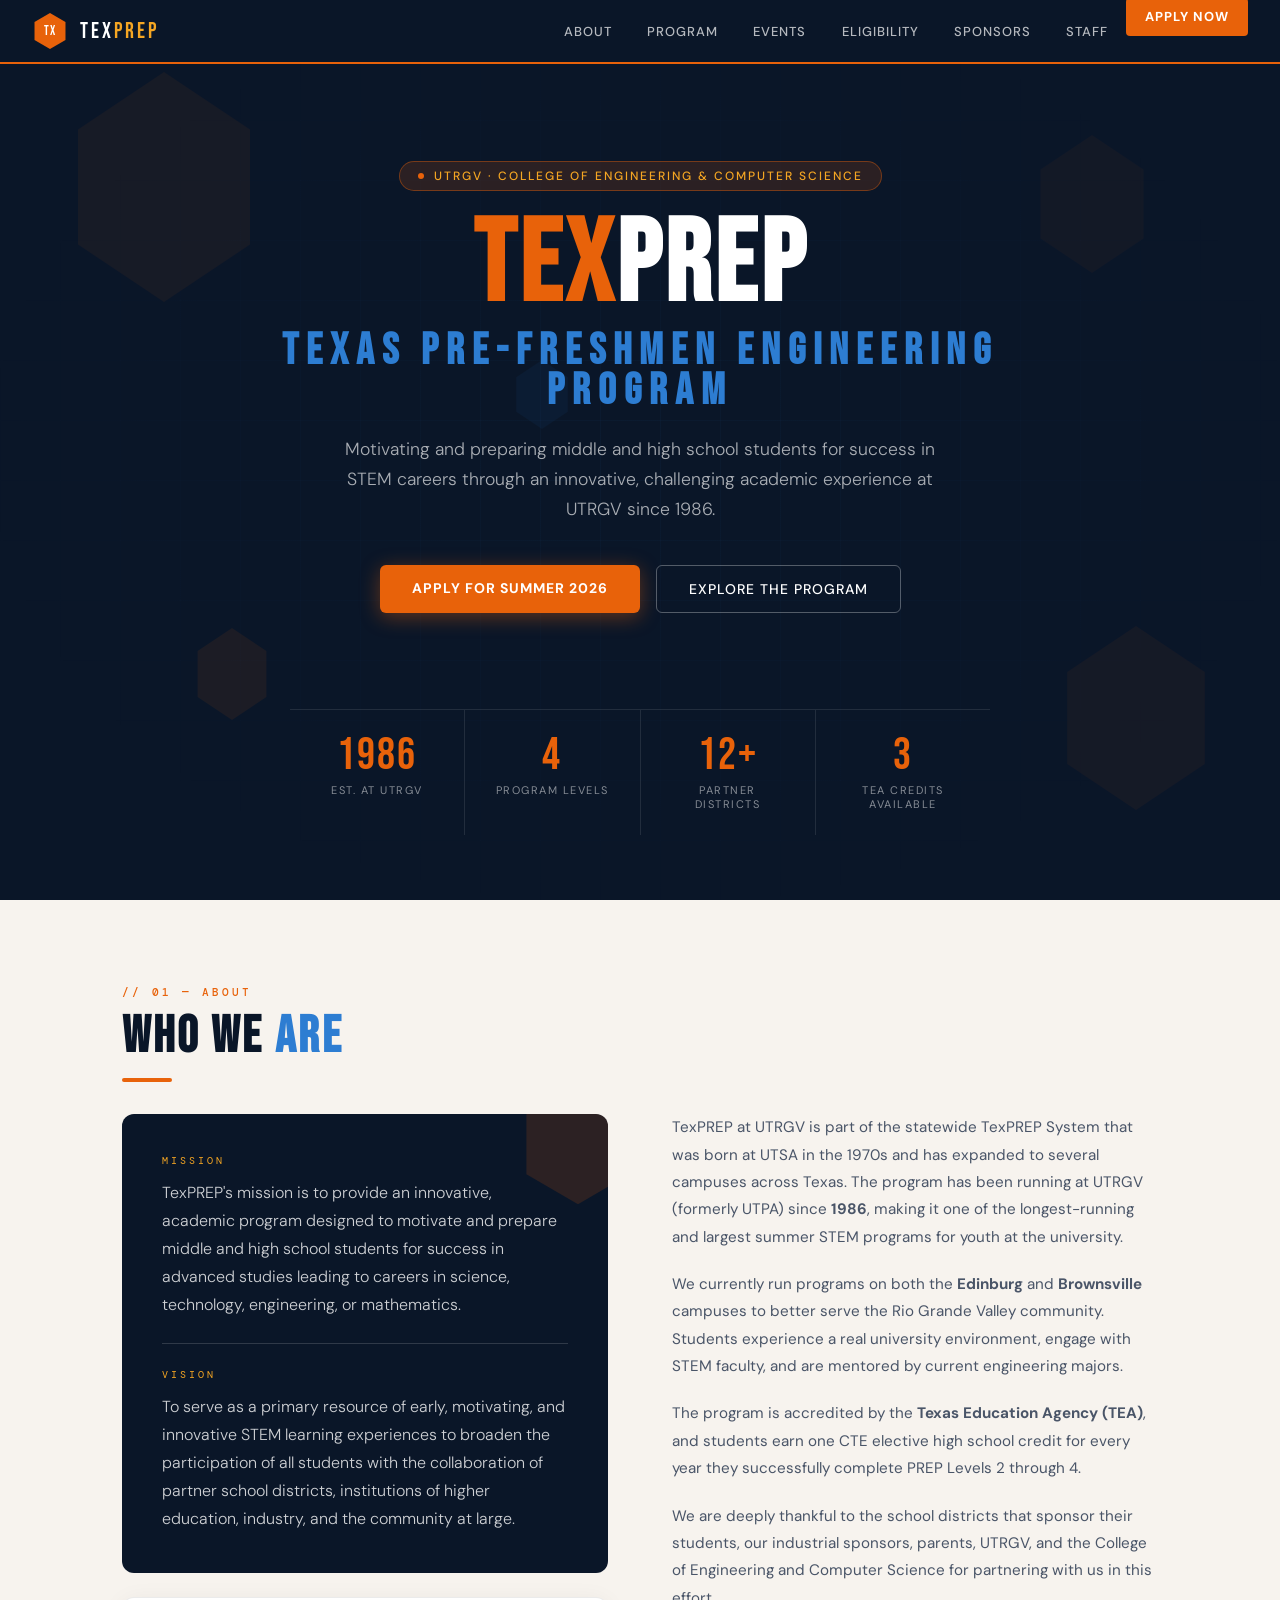
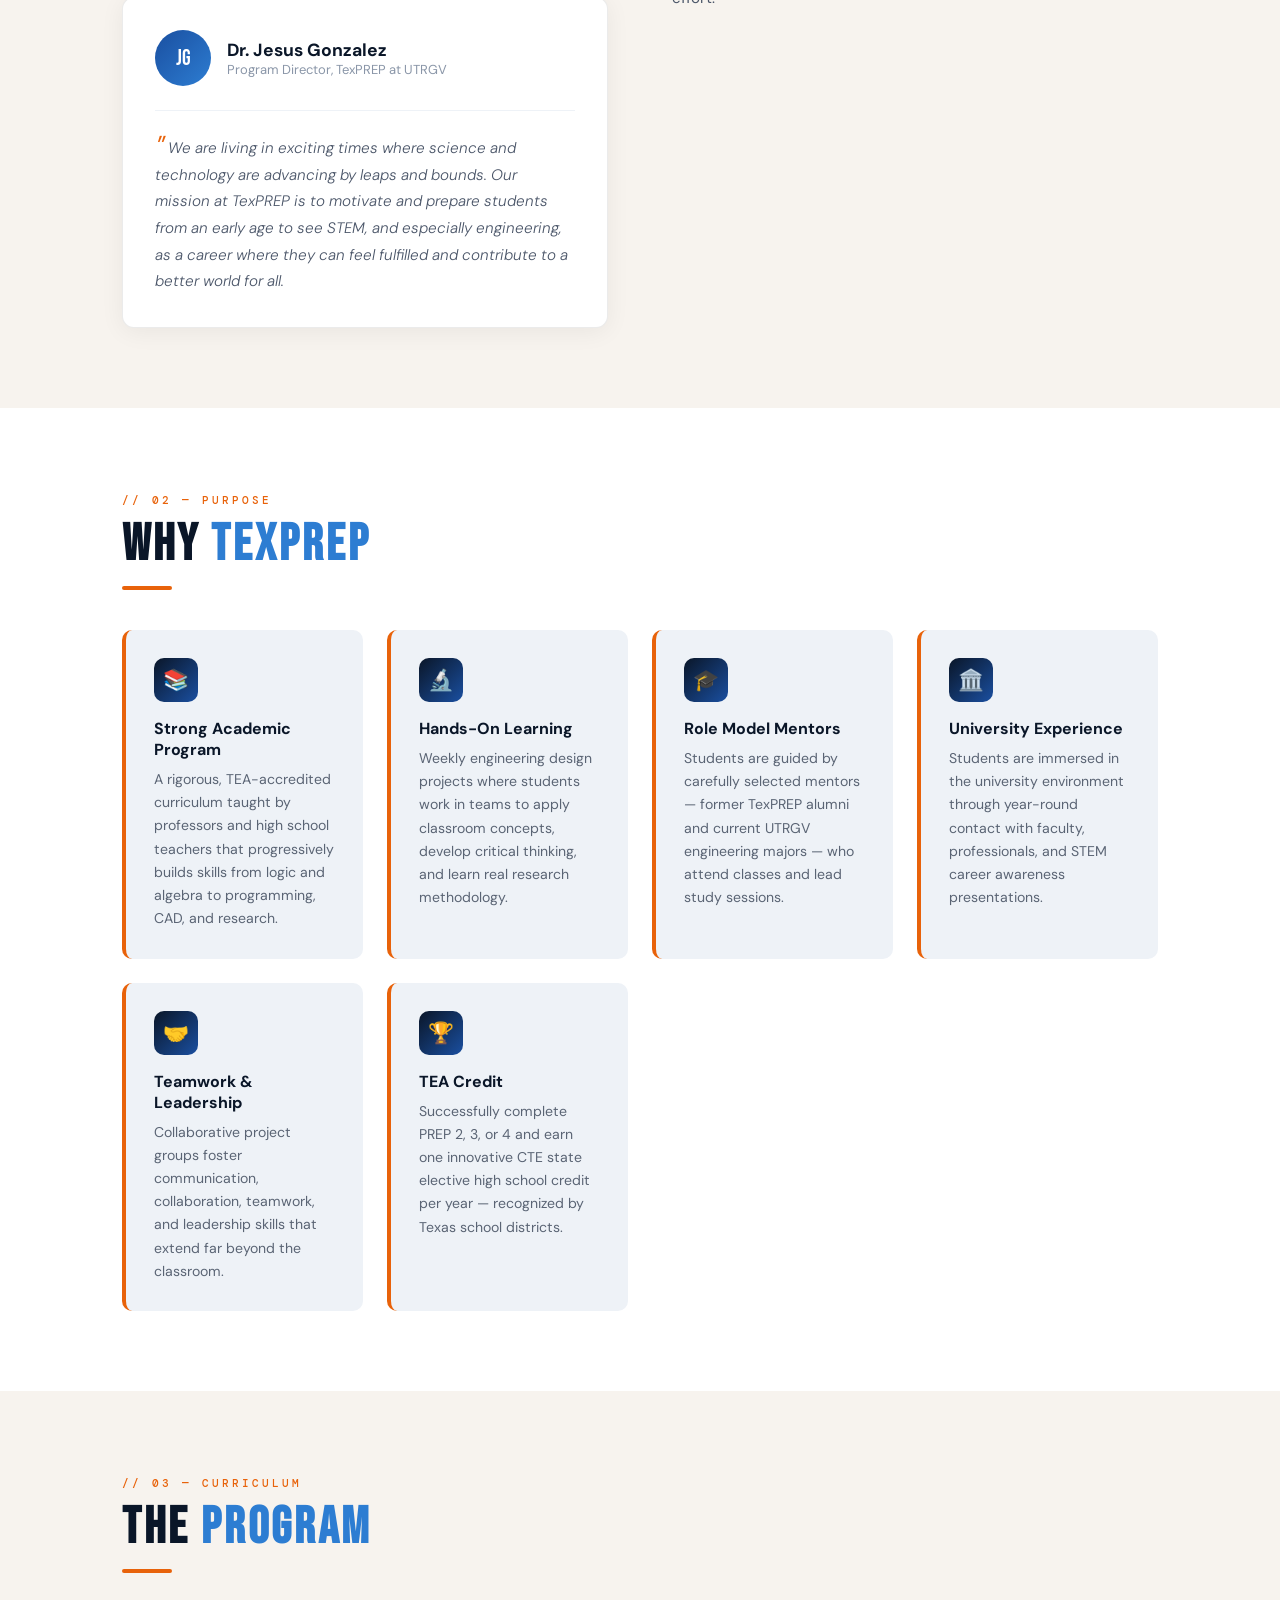
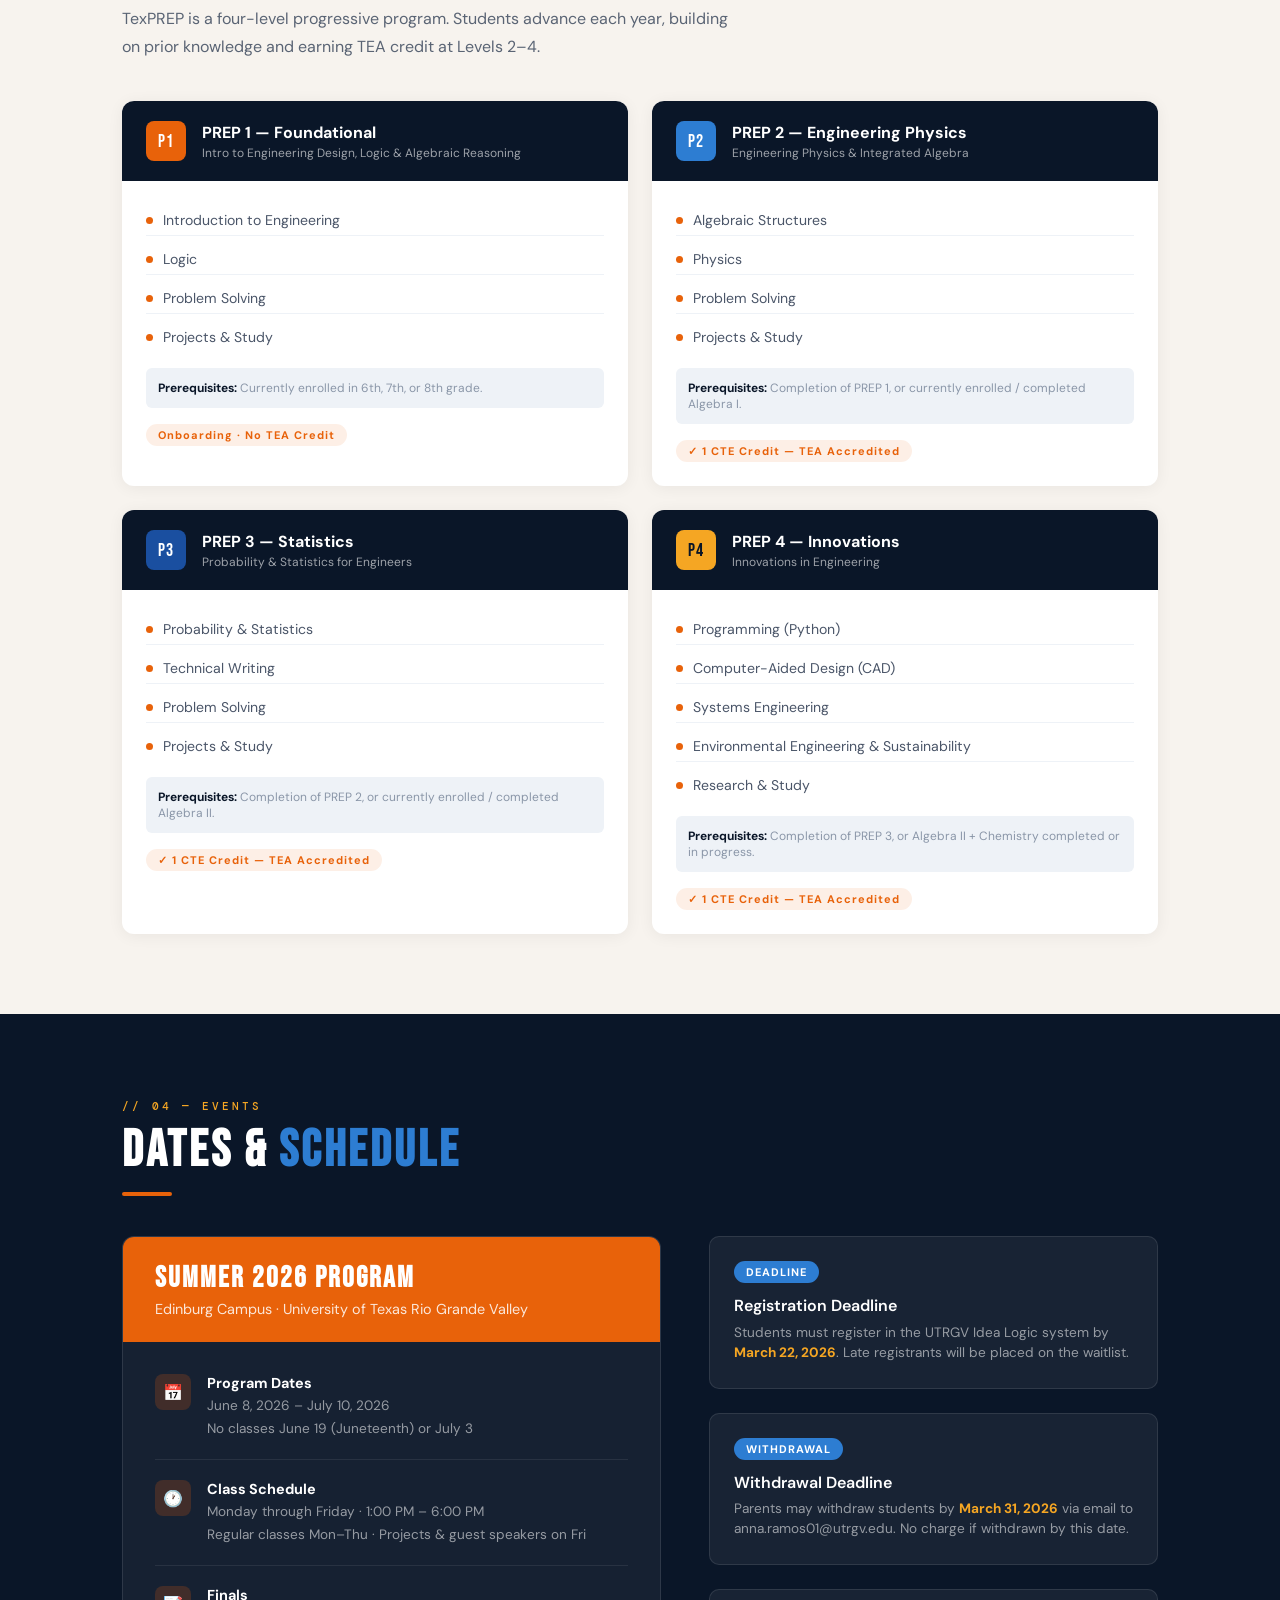
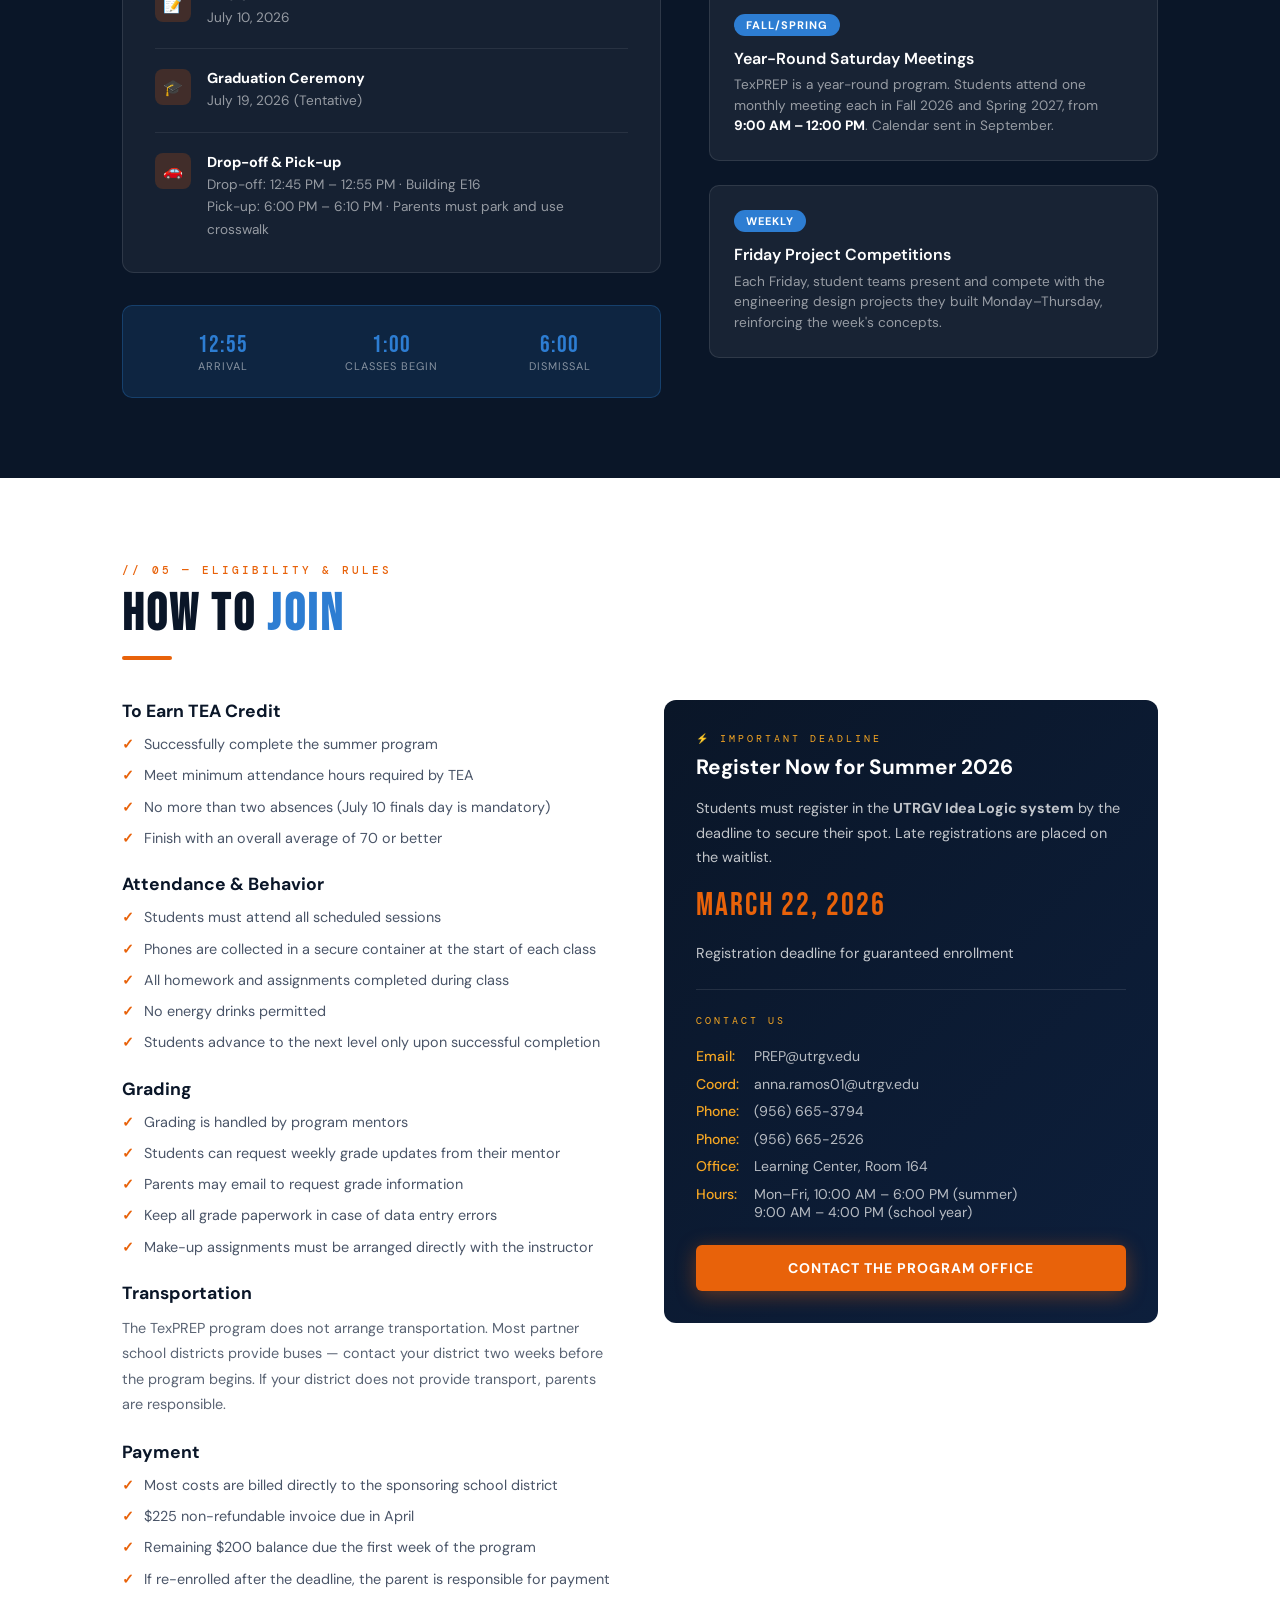
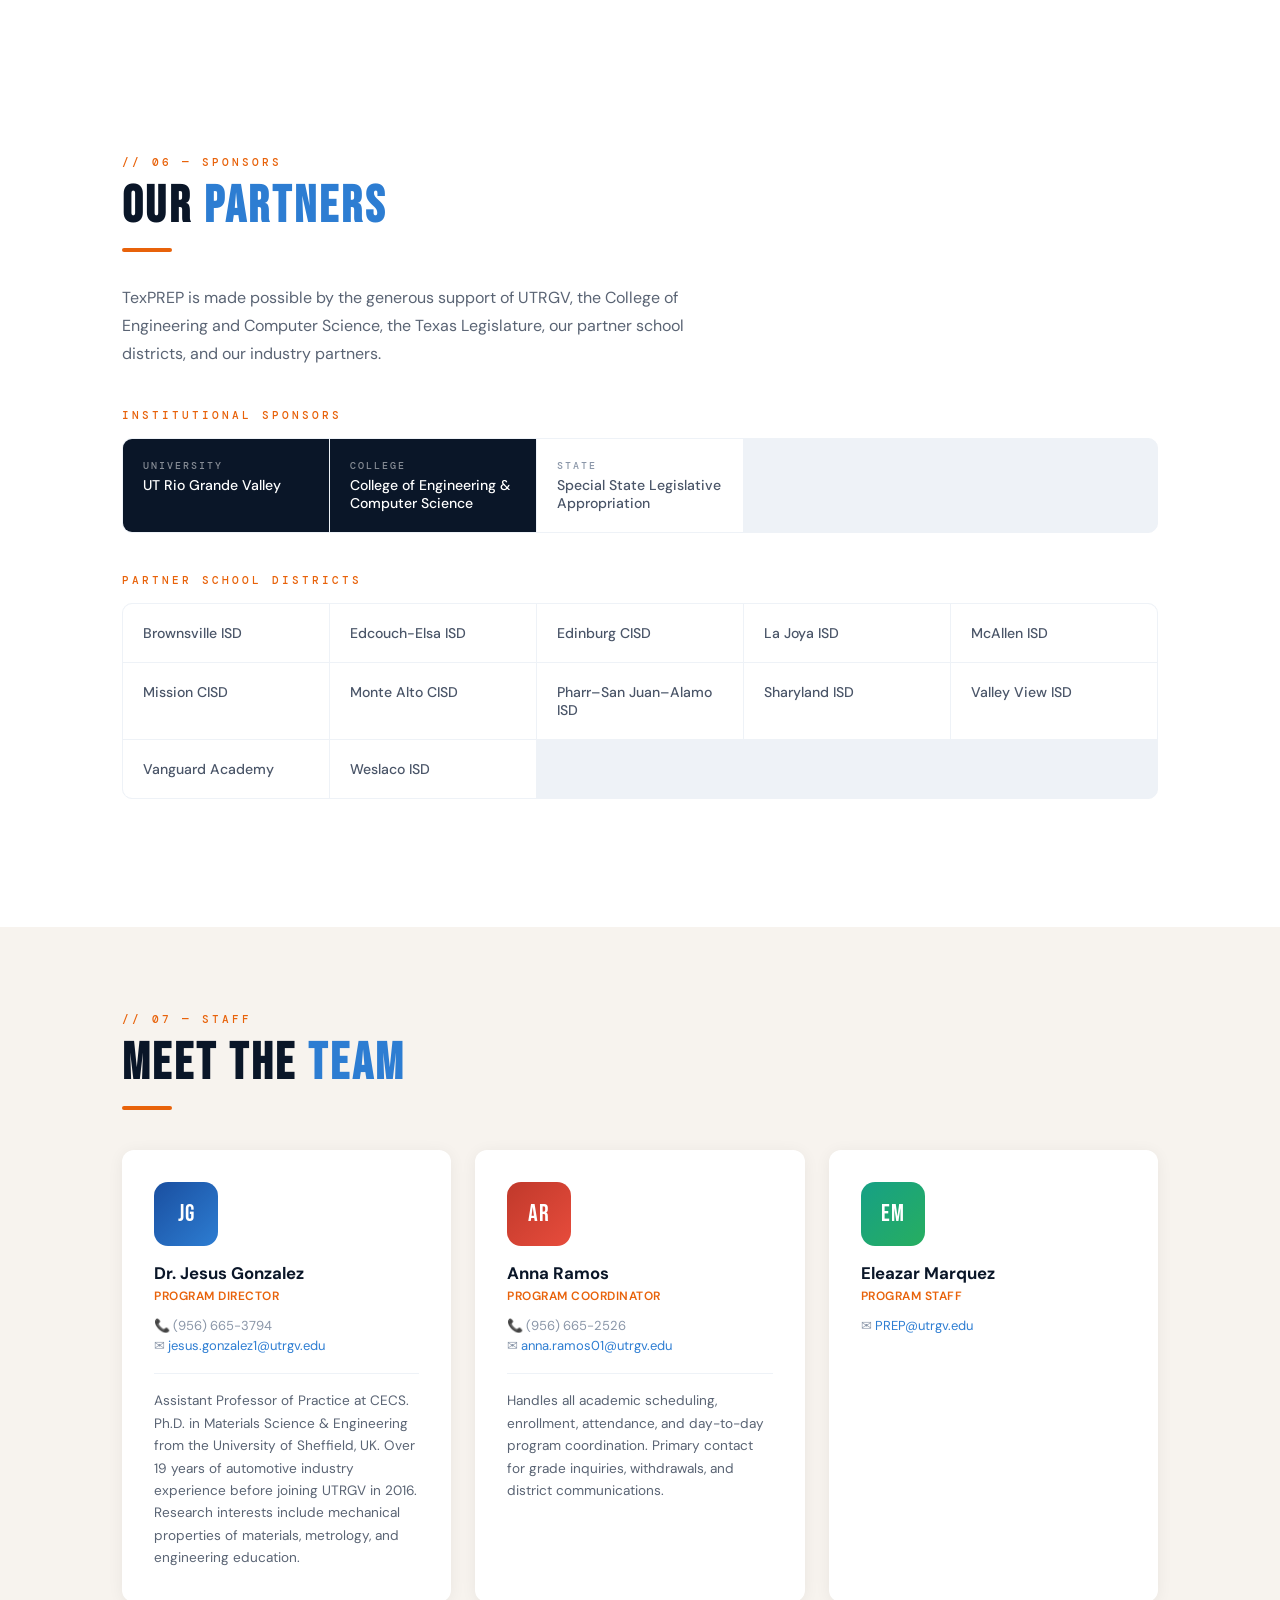
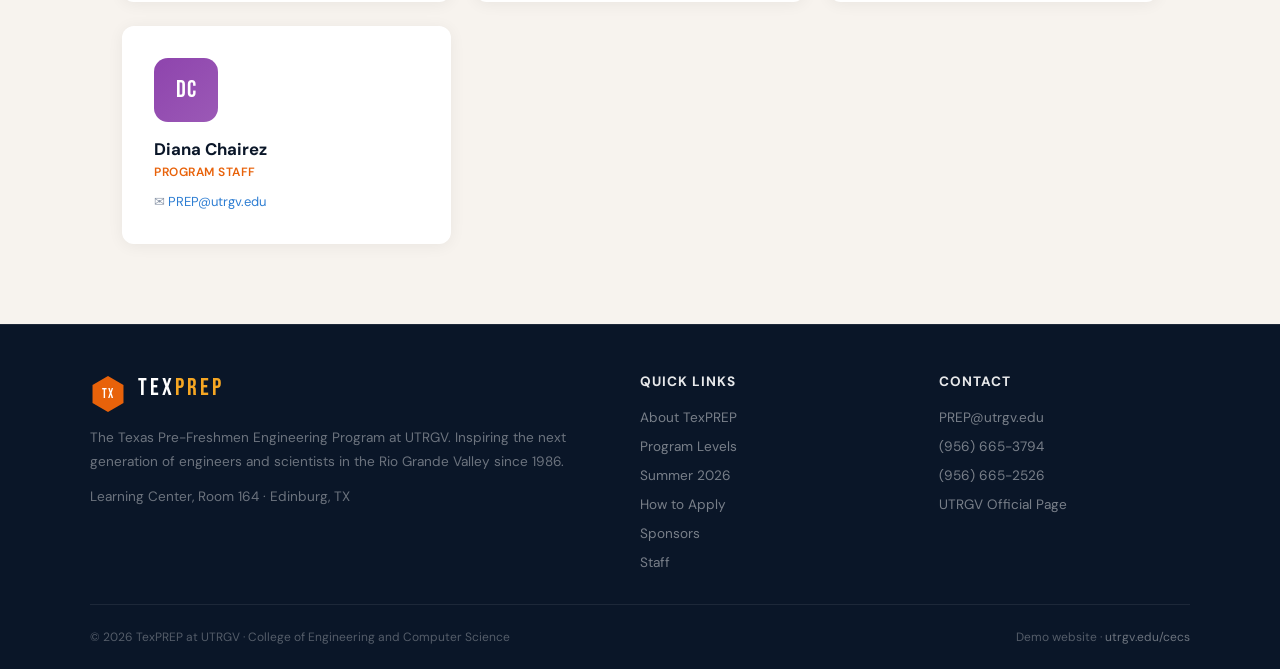
==== index.html @ e35676fa "index" ====
<!DOCTYPE html>
<html lang="en">
<head>
<meta charset="UTF-8"/>
<meta name="viewport" content="width=device-width, initial-scale=1.0"/>
<title>TexPREP @ UTRGV | Texas Pre-Freshmen Engineering Program</title>
<link rel="preconnect" href="https://fonts.googleapis.com">
<link href="https://fonts.googleapis.com/css2?family=Bebas+Neue&family=DM+Sans:ital,wght@0,300;0,400;0,500;0,700;1,300&family=DM+Mono:wght@400;500&display=swap" rel="stylesheet">
<link rel="stylesheet" href="styles.css"/>
</head>
<body>

<!-- NAV -->
<nav>
  <a class="nav-brand" href="#home">
    <div class="nav-logo">TX</div>
    <span class="nav-title">Tex<span>PREP</span></span>
  </a>
  <div class="nav-links">
    <a href="#about" class="active">About</a>
    <a href="#program">Program</a>
    <a href="#events">Events</a>
    <a href="#eligibility">Eligibility</a>
    <a href="#sponsors">Sponsors</a>
    <a href="#staff">Staff</a>
    <a href="#eligibility" class="nav-cta">Apply Now</a>
  </div>
</nav>

<!-- HERO -->
<section class="hero" id="home">
  <div class="hero-grid"></div>
  <div class="hero-hexagons">
    <div class="hex"></div><div class="hex"></div>
    <div class="hex"></div><div class="hex"></div><div class="hex"></div>
  </div>
  <div class="hero-content">
    <div class="hero-eyebrow">UTRGV · College of Engineering & Computer Science</div>
    <h1 class="hero-h1">
      <span class="accent">Tex</span>PREP
      <span class="sub">Texas Pre-Freshmen Engineering Program</span>
    </h1>
    <p class="hero-desc">Motivating and preparing middle and high school students for success in STEM careers through an innovative, challenging academic experience at UTRGV since 1986.</p>
    <div class="hero-actions">
      <a href="#eligibility" class="btn-primary">Apply for Summer 2026</a>
      <a href="#program" class="btn-outline">Explore the Program</a>
    </div>
  </div>
  <div class="hero-stats">
    <div class="stat-item">
      <div class="stat-num">1986</div>
      <div class="stat-label">Est. at UTRGV</div>
    </div>
    <div class="stat-item">
      <div class="stat-num">4</div>
      <div class="stat-label">Program Levels</div>
    </div>
    <div class="stat-item">
      <div class="stat-num">12+</div>
      <div class="stat-label">Partner Districts</div>
    </div>
    <div class="stat-item">
      <div class="stat-num">3</div>
      <div class="stat-label">TEA Credits Available</div>
    </div>
  </div>
</section>

<!-- ABOUT -->
<section id="about">
  <div class="section-inner">
    <span class="section-tag">// 01 — About</span>
    <h2 class="section-title">Who We <span class="light">Are</span></h2>
    <div class="divider"></div>
    <div class="about-grid">
      <div>
        <div class="about-mission">
          <div class="mission-label">Mission</div>
          <p class="mission-text">TexPREP's mission is to provide an innovative, academic program designed to motivate and prepare middle and high school students for success in advanced studies leading to careers in science, technology, engineering, or mathematics.</p>
          <div class="vision-block">
            <div class="mission-label">Vision</div>
            <p class="mission-text">To serve as a primary resource of early, motivating, and innovative STEM learning experiences to broaden the participation of all students with the collaboration of partner school districts, institutions of higher education, industry, and the community at large.</p>
          </div>
        </div>
        <div class="director-card" style="margin-top:1.5rem;">
          <div class="director-header">
            <div class="director-avatar">JG</div>
            <div>
              <div class="director-name">Dr. Jesus Gonzalez</div>
              <div class="director-role">Program Director, TexPREP at UTRGV</div>
            </div>
          </div>
          <p class="director-quote">We are living in exciting times where science and technology are advancing by leaps and bounds. Our mission at TexPREP is to motivate and prepare students from an early age to see STEM, and especially engineering, as a career where they can feel fulfilled and contribute to a better world for all.</p>
        </div>
      </div>
      <div class="about-right">
        <p>TexPREP at UTRGV is part of the statewide TexPREP System that was born at UTSA in the 1970s and has expanded to several campuses across Texas. The program has been running at UTRGV (formerly UTPA) since <strong>1986</strong>, making it one of the longest-running and largest summer STEM programs for youth at the university.</p>
        <p>We currently run programs on both the <strong>Edinburg</strong> and <strong>Brownsville</strong> campuses to better serve the Rio Grande Valley community. Students experience a real university environment, engage with STEM faculty, and are mentored by current engineering majors.</p>
        <p>The program is accredited by the <strong>Texas Education Agency (TEA)</strong>, and students earn one CTE elective high school credit for every year they successfully complete PREP Levels 2 through 4.</p>
        <p>We are deeply thankful to the school districts that sponsor their students, our industrial sponsors, parents, UTRGV, and the College of Engineering and Computer Science for partnering with us in this effort.</p>
      </div>
    </div>
  </div>
</section>

<!-- PURPOSE -->
<section id="purpose">
  <div class="section-inner">
    <span class="section-tag">// 02 — Purpose</span>
    <h2 class="section-title">Why <span class="light">TexPREP</span></h2>
    <div class="divider"></div>
    <div class="purpose-grid">
      <div class="purpose-card">
        <div class="purpose-icon">📚</div>
        <h3>Strong Academic Program</h3>
        <p>A rigorous, TEA-accredited curriculum taught by professors and high school teachers that progressively builds skills from logic and algebra to programming, CAD, and research.</p>
      </div>
      <div class="purpose-card">
        <div class="purpose-icon">🔬</div>
        <h3>Hands-On Learning</h3>
        <p>Weekly engineering design projects where students work in teams to apply classroom concepts, develop critical thinking, and learn real research methodology.</p>
      </div>
      <div class="purpose-card">
        <div class="purpose-icon">🎓</div>
        <h3>Role Model Mentors</h3>
        <p>Students are guided by carefully selected mentors — former TexPREP alumni and current UTRGV engineering majors — who attend classes and lead study sessions.</p>
      </div>
      <div class="purpose-card">
        <div class="purpose-icon">🏛️</div>
        <h3>University Experience</h3>
        <p>Students are immersed in the university environment through year-round contact with faculty, professionals, and STEM career awareness presentations.</p>
      </div>
      <div class="purpose-card">
        <div class="purpose-icon">🤝</div>
        <h3>Teamwork & Leadership</h3>
        <p>Collaborative project groups foster communication, collaboration, teamwork, and leadership skills that extend far beyond the classroom.</p>
      </div>
      <div class="purpose-card">
        <div class="purpose-icon">🏆</div>
        <h3>TEA Credit</h3>
        <p>Successfully complete PREP 2, 3, or 4 and earn one innovative CTE state elective high school credit per year — recognized by Texas school districts.</p>
      </div>
    </div>
  </div>
</section>

<!-- PROGRAM -->
<section id="program">
  <div class="section-inner">
    <span class="section-tag">// 03 — Curriculum</span>
    <h2 class="section-title">The <span class="light">Program</span></h2>
    <div class="divider"></div>
    <p style="font-size:1rem;color:#5a6474;max-width:620px;line-height:1.75;margin-bottom:0.5rem;">TexPREP is a four-level progressive program. Students advance each year, building on prior knowledge and earning TEA credit at Levels 2–4.</p>
    <div class="levels-grid">

      <div class="level-card">
        <div class="level-header">
          <div class="level-badge">P1</div>
          <div>
            <h3>PREP 1 — Foundational</h3>
            <p>Intro to Engineering Design, Logic & Algebraic Reasoning</p>
          </div>
        </div>
        <div class="level-body">
          <ul class="level-courses">
            <li>Introduction to Engineering</li>
            <li>Logic</li>
            <li>Problem Solving</li>
            <li>Projects & Study</li>
          </ul>
          <div class="prereq"><strong>Prerequisites:</strong> Currently enrolled in 6th, 7th, or 8th grade.</div>
          <div class="credit-badge">Onboarding · No TEA Credit</div>
        </div>
      </div>

      <div class="level-card">
        <div class="level-header">
          <div class="level-badge" style="background:var(--electric)">P2</div>
          <div>
            <h3>PREP 2 — Engineering Physics</h3>
            <p>Engineering Physics & Integrated Algebra</p>
          </div>
        </div>
        <div class="level-body">
          <ul class="level-courses">
            <li>Algebraic Structures</li>
            <li>Physics</li>
            <li>Problem Solving</li>
            <li>Projects & Study</li>
          </ul>
          <div class="prereq"><strong>Prerequisites:</strong> Completion of PREP 1, or currently enrolled / completed Algebra I.</div>
          <div class="credit-badge">✓ 1 CTE Credit — TEA Accredited</div>
        </div>
      </div>

      <div class="level-card">
        <div class="level-header">
          <div class="level-badge" style="background:var(--blue)">P3</div>
          <div>
            <h3>PREP 3 — Statistics</h3>
            <p>Probability & Statistics for Engineers</p>
          </div>
        </div>
        <div class="level-body">
          <ul class="level-courses">
            <li>Probability & Statistics</li>
            <li>Technical Writing</li>
            <li>Problem Solving</li>
            <li>Projects & Study</li>
          </ul>
          <div class="prereq"><strong>Prerequisites:</strong> Completion of PREP 2, or currently enrolled / completed Algebra II.</div>
          <div class="credit-badge">✓ 1 CTE Credit — TEA Accredited</div>
        </div>
      </div>

      <div class="level-card">
        <div class="level-header">
          <div class="level-badge" style="background:var(--amber);color:var(--navy)">P4</div>
          <div>
            <h3>PREP 4 — Innovations</h3>
            <p>Innovations in Engineering</p>
          </div>
        </div>
        <div class="level-body">
          <ul class="level-courses">
            <li>Programming (Python)</li>
            <li>Computer-Aided Design (CAD)</li>
            <li>Systems Engineering</li>
            <li>Environmental Engineering & Sustainability</li>
            <li>Research & Study</li>
          </ul>
          <div class="prereq"><strong>Prerequisites:</strong> Completion of PREP 3, or Algebra II + Chemistry completed or in progress.</div>
          <div class="credit-badge">✓ 1 CTE Credit — TEA Accredited</div>
        </div>
      </div>

    </div>
  </div>
</section>

<!-- EVENTS -->
<section id="events">
  <div class="section-inner">
    <span class="section-tag">// 04 — Events</span>
    <h2 class="section-title">Dates & <span style="color:var(--electric)">Schedule</span></h2>
    <div class="divider"></div>
    <div class="events-layout">
      <div>
        <div class="event-main">
          <div class="event-main-header">
            <h3>Summer 2026 Program</h3>
            <p>Edinburg Campus · University of Texas Rio Grande Valley</p>
          </div>
          <div class="event-main-body">
            <div class="event-detail">
              <div class="event-detail-icon">📅</div>
              <div class="event-detail-text">
                <strong>Program Dates</strong>
                <span>June 8, 2026 – July 10, 2026<br>No classes June 19 (Juneteenth) or July 3</span>
              </div>
            </div>
            <div class="event-detail">
              <div class="event-detail-icon">🕐</div>
              <div class="event-detail-text">
                <strong>Class Schedule</strong>
                <span>Monday through Friday · 1:00 PM – 6:00 PM<br>Regular classes Mon–Thu · Projects & guest speakers on Fri</span>
              </div>
            </div>
            <div class="event-detail">
              <div class="event-detail-icon">📝</div>
              <div class="event-detail-text">
                <strong>Finals</strong>
                <span>July 10, 2026</span>
              </div>
            </div>
            <div class="event-detail">
              <div class="event-detail-icon">🎓</div>
              <div class="event-detail-text">
                <strong>Graduation Ceremony</strong>
                <span>July 19, 2026 (Tentative)</span>
              </div>
            </div>
            <div class="event-detail">
              <div class="event-detail-icon">🚗</div>
              <div class="event-detail-text">
                <strong>Drop-off & Pick-up</strong>
                <span>Drop-off: 12:45 PM – 12:55 PM · Building E16<br>Pick-up: 6:00 PM – 6:10 PM · Parents must park and use crosswalk</span>
              </div>
            </div>
          </div>
        </div>
        <div class="schedule-strip">
          <div class="schedule-item"><div class="time">12:55</div><div class="label">Arrival</div></div>
          <div class="schedule-item"><div class="time">1:00</div><div class="label">Classes Begin</div></div>
          <div class="schedule-item"><div class="time">6:00</div><div class="label">Dismissal</div></div>
        </div>
      </div>

      <div class="event-sidebar">
        <div class="event-card">
          <div class="event-card-date">
            <div class="date-pill">DEADLINE</div>
          </div>
          <h4>Registration Deadline</h4>
          <p>Students must register in the UTRGV Idea Logic system by <strong style="color:var(--amber)">March 22, 2026</strong>. Late registrants will be placed on the waitlist.</p>
        </div>

        <div class="event-card">
          <div class="event-card-date">
            <div class="date-pill">WITHDRAWAL</div>
          </div>
          <h4>Withdrawal Deadline</h4>
          <p>Parents may withdraw students by <strong style="color:var(--amber)">March 31, 2026</strong> via email to anna.ramos01@utrgv.edu. No charge if withdrawn by this date.</p>
        </div>

        <div class="event-card">
          <div class="event-card-date">
            <div class="date-pill">FALL/SPRING</div>
          </div>
          <h4>Year-Round Saturday Meetings</h4>
          <p>TexPREP is a year-round program. Students attend one monthly meeting each in Fall 2026 and Spring 2027, from <strong style="color:white">9:00 AM – 12:00 PM</strong>. Calendar sent in September.</p>
        </div>

        <div class="event-card">
          <div class="event-card-date">
            <div class="date-pill">WEEKLY</div>
          </div>
          <h4>Friday Project Competitions</h4>
          <p>Each Friday, student teams present and compete with the engineering design projects they built Monday–Thursday, reinforcing the week's concepts.</p>
        </div>
      </div>
    </div>
  </div>
</section>

<!-- ELIGIBILITY -->
<section id="eligibility">
  <div class="section-inner">
    <span class="section-tag">// 05 — Eligibility & Rules</span>
    <h2 class="section-title">How to <span class="light">Join</span></h2>
    <div class="divider"></div>
    <div class="elig-grid">
      <div class="elig-info">
        <h3>To Earn TEA Credit</h3>
        <ul class="rule-list">
          <li>Successfully complete the summer program</li>
          <li>Meet minimum attendance hours required by TEA</li>
          <li>No more than two absences (July 10 finals day is mandatory)</li>
          <li>Finish with an overall average of 70 or better</li>
        </ul>

        <h3>Attendance & Behavior</h3>
        <ul class="rule-list">
          <li>Students must attend all scheduled sessions</li>
          <li>Phones are collected in a secure container at the start of each class</li>
          <li>All homework and assignments completed during class</li>
          <li>No energy drinks permitted</li>
          <li>Students advance to the next level only upon successful completion</li>
        </ul>

        <h3>Grading</h3>
        <ul class="rule-list">
          <li>Grading is handled by program mentors</li>
          <li>Students can request weekly grade updates from their mentor</li>
          <li>Parents may email to request grade information</li>
          <li>Keep all grade paperwork in case of data entry errors</li>
          <li>Make-up assignments must be arranged directly with the instructor</li>
        </ul>

        <h3>Transportation</h3>
        <p>The TexPREP program does not arrange transportation. Most partner school districts provide buses — contact your district two weeks before the program begins. If your district does not provide transport, parents are responsible.</p>

        <h3>Payment</h3>
        <ul class="rule-list">
          <li>Most costs are billed directly to the sponsoring school district</li>
          <li>$225 non-refundable invoice due in April</li>
          <li>Remaining $200 balance due the first week of the program</li>
          <li>If re-enrolled after the deadline, the parent is responsible for payment</li>
        </ul>
      </div>

      <div>
        <div class="alert-box">
          <div class="alert-label">⚡ Important Deadline</div>
          <h3>Register Now for Summer 2026</h3>
          <p>Students must register in the <strong>UTRGV Idea Logic system</strong> by the deadline to secure their spot. Late registrations are placed on the waitlist.</p>
          <span class="deadline">March 22, 2026</span>
          <p class="deadline-note">Registration deadline for guaranteed enrollment</p>

          <div style="margin-top:1.5rem;padding-top:1.5rem;border-top:1px solid rgba(255,255,255,0.1);">
            <div class="alert-label" style="margin-bottom:0.75rem;">Contact Us</div>
            <ul class="contact-list">
              <li><span>Email:</span><span>PREP@utrgv.edu</span></li>
              <li><span>Coord:</span><span>anna.ramos01@utrgv.edu</span></li>
              <li><span>Phone:</span><span>(956) 665-3794</span></li>
              <li><span>Phone:</span><span>(956) 665-2526</span></li>
              <li><span>Office:</span><span>Learning Center, Room 164</span></li>
              <li><span>Hours:</span><span>Mon–Fri, 10:00 AM – 6:00 PM (summer)<br>9:00 AM – 4:00 PM (school year)</span></li>
            </ul>
          </div>

          <div style="margin-top:1.5rem;">
            <a href="mailto:PREP@utrgv.edu" class="btn-primary" style="display:inline-block;width:100%;text-align:center;">Contact the Program Office</a>
          </div>
        </div>
      </div>
    </div>
  </div>
</section>

<!-- SPONSORS -->
<section id="sponsors">
  <div class="section-inner">
    <span class="section-tag">// 06 — Sponsors</span>
    <h2 class="section-title">Our <span class="light">Partners</span></h2>
    <div class="divider"></div>
    <p class="sponsors-intro">TexPREP is made possible by the generous support of UTRGV, the College of Engineering and Computer Science, the Texas Legislature, our partner school districts, and our industry partners.</p>

    <div style="margin-bottom:1rem;">
      <span class="section-tag" style="margin-bottom:0.5rem;display:block;">Institutional Sponsors</span>
    </div>
    <div class="sponsors-grid" style="margin-bottom:2.5rem;">
      <div class="sponsor-item featured">
        <span class="sponsor-label">University</span>
        UT Rio Grande Valley
      </div>
      <div class="sponsor-item featured">
        <span class="sponsor-label">College</span>
        College of Engineering & Computer Science
      </div>
      <div class="sponsor-item">
        <span class="sponsor-label">State</span>
        Special State Legislative Appropriation
      </div>
    </div>

    <div style="margin-bottom:1rem;">
      <span class="section-tag" style="margin-bottom:0.5rem;display:block;">Partner School Districts</span>
    </div>
    <div class="sponsors-grid">
      <div class="sponsor-item">Brownsville ISD</div>
      <div class="sponsor-item">Edcouch-Elsa ISD</div>
      <div class="sponsor-item">Edinburg CISD</div>
      <div class="sponsor-item">La Joya ISD</div>
      <div class="sponsor-item">McAllen ISD</div>
      <div class="sponsor-item">Mission CISD</div>
      <div class="sponsor-item">Monte Alto CISD</div>
      <div class="sponsor-item">Pharr–San Juan–Alamo ISD</div>
      <div class="sponsor-item">Sharyland ISD</div>
      <div class="sponsor-item">Valley View ISD</div>
      <div class="sponsor-item">Vanguard Academy</div>
      <div class="sponsor-item">Weslaco ISD</div>
    </div>
  </div>
</section>

<!-- STAFF -->
<section id="staff">
  <div class="section-inner">
    <span class="section-tag">// 07 — Staff</span>
    <h2 class="section-title">Meet the <span class="light">Team</span></h2>
    <div class="divider"></div>
    <div class="staff-grid">
      <div class="staff-card">
        <div class="staff-avatar">JG</div>
        <div class="staff-name">Dr. Jesus Gonzalez</div>
        <div class="staff-role">Program Director</div>
        <div class="staff-contact">
          📞 (956) 665-3794<br>
          ✉ <a href="mailto:jesus.gonzalez1@utrgv.edu">jesus.gonzalez1@utrgv.edu</a>
        </div>
        <div class="staff-bio">Assistant Professor of Practice at CECS. Ph.D. in Materials Science & Engineering from the University of Sheffield, UK. Over 19 years of automotive industry experience before joining UTRGV in 2016. Research interests include mechanical properties of materials, metrology, and engineering education.</div>
      </div>
      <div class="staff-card">
        <div class="staff-avatar" style="background:linear-gradient(135deg,#c0392b,#e74c3c)">AR</div>
        <div class="staff-name">Anna Ramos</div>
        <div class="staff-role">Program Coordinator</div>
        <div class="staff-contact">
          📞 (956) 665-2526<br>
          ✉ <a href="mailto:anna.ramos01@utrgv.edu">anna.ramos01@utrgv.edu</a>
        </div>
        <div class="staff-bio">Handles all academic scheduling, enrollment, attendance, and day-to-day program coordination. Primary contact for grade inquiries, withdrawals, and district communications.</div>
      </div>
      <div class="staff-card">
        <div class="staff-avatar" style="background:linear-gradient(135deg,#16a085,#27ae60)">EM</div>
        <div class="staff-name">Eleazar Marquez</div>
        <div class="staff-role">Program Staff</div>
        <div class="staff-contact">
          ✉ <a href="mailto:PREP@utrgv.edu">PREP@utrgv.edu</a>
        </div>
      </div>
      <div class="staff-card">
        <div class="staff-avatar" style="background:linear-gradient(135deg,#8e44ad,#9b59b6)">DC</div>
        <div class="staff-name">Diana Chairez</div>
        <div class="staff-role">Program Staff</div>
        <div class="staff-contact">
          ✉ <a href="mailto:PREP@utrgv.edu">PREP@utrgv.edu</a>
        </div>
      </div>
    </div>
  </div>
</section>

<!-- FOOTER -->
<footer>
  <div class="footer-inner">
    <div class="footer-top">
      <div>
        <div class="nav-brand footer-brand" style="margin-bottom:0.75rem;">
          <div class="nav-logo">TX</div>
          <span class="nav-title">Tex<span>PREP</span></span>
        </div>
        <p class="footer-desc">The Texas Pre-Freshmen Engineering Program at UTRGV. Inspiring the next generation of engineers and scientists in the Rio Grande Valley since 1986.</p>
        <p class="footer-desc" style="margin-top:0.75rem;">Learning Center, Room 164 · Edinburg, TX</p>
      </div>
      <div class="footer-col">
        <h4>Quick Links</h4>
        <ul>
          <li><a href="#about">About TexPREP</a></li>
          <li><a href="#program">Program Levels</a></li>
          <li><a href="#events">Summer 2026</a></li>
          <li><a href="#eligibility">How to Apply</a></li>
          <li><a href="#sponsors">Sponsors</a></li>
          <li><a href="#staff">Staff</a></li>
        </ul>
      </div>
      <div class="footer-col">
        <h4>Contact</h4>
        <ul>
          <li><a href="mailto:PREP@utrgv.edu">PREP@utrgv.edu</a></li>
          <li><a href="tel:9566653794">(956) 665-3794</a></li>
          <li><a href="tel:9566652526">(956) 665-2526</a></li>
          <li><a href="https://www.utrgv.edu/cecs/outreach/texprep/" target="_blank">UTRGV Official Page</a></li>
        </ul>
      </div>
    </div>
    <div class="footer-bottom">
      <span>© 2026 TexPREP at UTRGV · College of Engineering and Computer Science</span>
      <span>Demo website · <a href="https://www.utrgv.edu/cecs/outreach/texprep/">utrgv.edu/cecs</a></span>
    </div>
  </div>
</footer>

<script>
  // Active nav link on scroll
  const sections = document.querySelectorAll('section[id]');
  const navLinks = document.querySelectorAll('.nav-links a');
  window.addEventListener('scroll', () => {
    let current = '';
    sections.forEach(s => {
      if (window.scrollY >= s.offsetTop - 80) current = s.id;
    });
    navLinks.forEach(a => {
      a.classList.toggle('active', a.getAttribute('href') === '#' + current);
    });
  });

  // Fade-in on scroll
  const observer = new IntersectionObserver((entries) => {
    entries.forEach(e => {
      if (e.isIntersecting) {
        e.target.style.opacity = '1';
        e.target.style.transform = 'translateY(0)';
      }
    });
  }, { threshold: 0.1 });

  document.querySelectorAll('.purpose-card, .level-card, .staff-card, .event-card').forEach(el => {
    el.style.opacity = '0';
    el.style.transform = 'translateY(20px)';
    el.style.transition = 'opacity 0.5s ease, transform 0.5s ease';
    observer.observe(el);
  });
</script>
</body>
</html>
---- styles.css ----
:root {
  --navy: #0a1628;
  --deep: #0d1f3c;
  --blue: #1a4fa0;
  --electric: #2d7dd2;
  --orange: #e8620a;
  --amber: #f5a623;
  --cream: #f7f3ee;
  --white: #ffffff;
  --gray: #8a96a8;
  --light: #eef2f7;
}
*, *::before, *::after { box-sizing: border-box; margin: 0; padding: 0; }
html { scroll-behavior: smooth; }

body {
  font-family: 'DM Sans', sans-serif;
  background: var(--cream);
  color: var(--navy);
  overflow-x: hidden;
}

/* ── NAV ── */
nav {
  position: fixed; top: 0; left: 0; right: 0; z-index: 100;
  background: var(--navy);
  display: flex; align-items: center; justify-content: space-between;
  padding: 0 2rem; height: 64px;
  border-bottom: 2px solid var(--orange);
}
.nav-brand {
  display: flex; align-items: center; gap: 12px; text-decoration: none;
}
.nav-logo {
  width: 36px; height: 36px;
  background: var(--orange);
  clip-path: polygon(50% 0%, 93% 25%, 93% 75%, 50% 100%, 7% 75%, 7% 25%);
  display: flex; align-items: center; justify-content: center;
  font-family: 'Bebas Neue', sans-serif; color: white; font-size: 13px;
  letter-spacing: 1px;
}
.nav-title {
  font-family: 'Bebas Neue', sans-serif;
  color: white; font-size: 22px; letter-spacing: 3px;
}
.nav-title span { color: var(--amber); }
.nav-links { display: flex; gap: 0; }
.nav-links a {
  color: rgba(255,255,255,0.7); text-decoration: none;
  padding: 0 1.1rem; height: 64px; display: flex; align-items: center;
  font-size: 13px; font-weight: 500; letter-spacing: 1px; text-transform: uppercase;
  transition: all 0.2s; border-bottom: 3px solid transparent; margin-top: 3px;
}
.nav-links a:hover, .nav-links a.active {
  color: white; border-bottom-color: var(--orange);
}
.nav-cta {
  background: var(--orange); color: white !important;
  border-radius: 4px; padding: 0 1.2rem !important;
  height: 38px !important; margin-top: 0 !important; border-bottom: none !important;
  font-weight: 700 !important;
}
.nav-cta:hover { background: var(--amber) !important; color: var(--navy) !important; }

/* ── HERO ── */
.hero {
  min-height: 100vh;
  background: var(--navy);
  display: flex; flex-direction: column; align-items: center; justify-content: center;
  position: relative; overflow: hidden;
  padding-top: 64px;
}
.hero-grid {
  position: absolute; inset: 0;
  background-image:
    linear-gradient(rgba(45,125,210,0.08) 1px, transparent 1px),
    linear-gradient(90deg, rgba(45,125,210,0.08) 1px, transparent 1px);
  background-size: 60px 60px;
  mask-image: radial-gradient(ellipse at center, rgba(0,0,0,0.6) 0%, transparent 75%);
}
.hero-hexagons {
  position: absolute; inset: 0; pointer-events: none;
}
.hex {
  position: absolute;
  clip-path: polygon(50% 0%, 93% 25%, 93% 75%, 50% 100%, 7% 75%, 7% 25%);
  background: var(--orange);
  opacity: 0.06;
  animation: float 8s ease-in-out infinite;
}
.hex:nth-child(1){ width:200px;height:230px;top:8%;left:5%;animation-delay:0s; }
.hex:nth-child(2){ width:120px;height:138px;top:15%;right:10%;animation-delay:2s;opacity:0.04; }
.hex:nth-child(3){ width:80px;height:92px;bottom:20%;left:15%;animation-delay:4s;opacity:0.08; }
.hex:nth-child(4){ width:160px;height:184px;bottom:10%;right:5%;animation-delay:1.5s;opacity:0.05; }
.hex:nth-child(5){ width:60px;height:69px;top:40%;left:40%;animation-delay:3s;background:var(--electric); }
@keyframes float { 0%,100%{transform:translateY(0)rotate(0deg);} 50%{transform:translateY(-20px)rotate(5deg);} }

.hero-content {
  position: relative; z-index: 2; text-align: center;
  max-width: 900px; padding: 2rem;
}
.hero-eyebrow {
  display: inline-flex; align-items: center; gap: 10px;
  background: rgba(232,98,10,0.15); border: 1px solid rgba(232,98,10,0.4);
  color: var(--amber); padding: 6px 18px; border-radius: 100px;
  font-size: 12px; font-weight: 500; letter-spacing: 2px; text-transform: uppercase;
  margin-bottom: 1.5rem;
  animation: fadeUp 0.8s 0.2s both;
}
.hero-eyebrow::before {
  content:''; width:6px; height:6px; background:var(--orange); border-radius:50%;
}
.hero-h1 {
  font-family: 'Bebas Neue', sans-serif;
  font-size: clamp(3.5rem, 9vw, 8rem);
  color: white; line-height: 0.9;
  letter-spacing: 4px;
  animation: fadeUp 0.8s 0.4s both;
}
.hero-h1 .accent { color: var(--orange); }
.hero-h1 .sub { display: block; font-size: 0.38em; letter-spacing: 8px; color: var(--electric); margin-top: 0.3em; }
.hero-desc {
  color: rgba(255,255,255,0.65); font-size: 1.1rem; line-height: 1.7;
  max-width: 620px; margin: 1.5rem auto 2.5rem;
  font-weight: 300;
  animation: fadeUp 0.8s 0.6s both;
}
.hero-actions {
  display: flex; gap: 1rem; justify-content: center; flex-wrap: wrap;
  animation: fadeUp 0.8s 0.8s both;
}
.btn-primary {
  background: var(--orange); color: white;
  padding: 14px 32px; border-radius: 6px;
  font-weight: 700; font-size: 14px; letter-spacing: 1px; text-transform: uppercase;
  text-decoration: none; transition: all 0.2s;
  box-shadow: 0 4px 20px rgba(232,98,10,0.4);
}
.btn-primary:hover { background: var(--amber); color: var(--navy); transform: translateY(-2px); }
.btn-outline {
  background: transparent; color: white;
  padding: 14px 32px; border-radius: 6px; border: 1.5px solid rgba(255,255,255,0.3);
  font-weight: 500; font-size: 14px; letter-spacing: 1px; text-transform: uppercase;
  text-decoration: none; transition: all 0.2s;
}
.btn-outline:hover { border-color: white; background: rgba(255,255,255,0.05); }

.hero-stats {
  position: relative; z-index: 2;
  display: flex; gap: 0; margin-top: 4rem;
  border-top: 1px solid rgba(255,255,255,0.1);
  width: 100%; max-width: 700px;
  animation: fadeUp 0.8s 1s both;
}
.stat-item {
  flex: 1; padding: 1.5rem;
  border-right: 1px solid rgba(255,255,255,0.1);
  text-align: center;
}
.stat-item:last-child { border-right: none; }
.stat-num {
  font-family: 'Bebas Neue', sans-serif;
  font-size: 2.8rem; color: var(--orange); letter-spacing: 2px; line-height: 1;
}
.stat-label { color: rgba(255,255,255,0.5); font-size: 11px; text-transform: uppercase; letter-spacing: 1.5px; margin-top: 4px; }

@keyframes fadeUp { from{opacity:0;transform:translateY(30px);} to{opacity:1;transform:translateY(0);} }

/* ── SECTIONS ── */
section { scroll-margin-top: 64px; }
.section-inner { max-width: 1100px; margin: 0 auto; padding: 5rem 2rem; }
.section-tag {
  display: inline-block;
  font-family: 'DM Mono', monospace; font-size: 11px; font-weight: 500;
  letter-spacing: 3px; text-transform: uppercase; color: var(--orange);
  margin-bottom: 0.75rem;
}
.section-title {
  font-family: 'Bebas Neue', sans-serif;
  font-size: clamp(2.4rem, 4vw, 3.5rem); letter-spacing: 3px; line-height: 1;
  color: var(--navy);
}
.section-title .light { color: var(--electric); }
.divider {
  width: 50px; height: 4px; background: var(--orange); border-radius: 2px;
  margin: 1rem 0 2rem;
}

/* ── ABOUT ── */
#about { background: var(--cream); }
.about-grid {
  display: grid; grid-template-columns: 1fr 1fr; gap: 4rem; align-items: start;
}
.about-mission {
  background: var(--navy); color: white;
  padding: 2.5rem; border-radius: 12px;
  position: relative; overflow: hidden;
}
.about-mission::before {
  content: '';
  position: absolute; top: -30px; right: -30px;
  width: 120px; height: 120px;
  background: var(--orange); opacity: 0.15;
  clip-path: polygon(50% 0%, 93% 25%, 93% 75%, 50% 100%, 7% 75%, 7% 25%);
}
.mission-label {
  font-family: 'DM Mono', monospace; font-size: 10px; letter-spacing: 3px;
  text-transform: uppercase; color: var(--amber); margin-bottom: 0.75rem;
}
.mission-text {
  font-size: 1rem; line-height: 1.75; color: rgba(255,255,255,0.8); font-weight: 300;
}
.vision-block {
  margin-top: 1.5rem; padding-top: 1.5rem;
  border-top: 1px solid rgba(255,255,255,0.15);
}
.director-card {
  background: white; padding: 2rem; border-radius: 12px;
  border: 1px solid rgba(0,0,0,0.08);
  box-shadow: 0 4px 24px rgba(0,0,0,0.06);
}
.director-header {
  display: flex; align-items: center; gap: 1rem; margin-bottom: 1.5rem;
  padding-bottom: 1.5rem; border-bottom: 1px solid var(--light);
}
.director-avatar {
  width: 56px; height: 56px; border-radius: 50%;
  background: linear-gradient(135deg, var(--blue), var(--electric));
  display: flex; align-items: center; justify-content: center;
  font-family: 'Bebas Neue', sans-serif; color: white; font-size: 22px;
  flex-shrink: 0;
}
.director-name { font-weight: 700; font-size: 1.1rem; color: var(--navy); }
.director-role { font-size: 13px; color: var(--gray); }
.director-quote {
  font-size: 0.95rem; line-height: 1.75; color: #4a5568;
  font-style: italic; font-weight: 300;
}
.director-quote::before { content: '"'; font-size: 2rem; color: var(--orange); line-height: 0; vertical-align: -0.4rem; margin-right: 4px; }

.about-right p {
  font-size: 0.95rem; line-height: 1.8; color: #4a5568; margin-bottom: 1.25rem;
}

/* ── PURPOSE ── */
#purpose { background: white; }
.purpose-grid {
  display: grid; grid-template-columns: repeat(auto-fit, minmax(240px, 1fr)); gap: 1.5rem;
  margin-top: 2.5rem;
}
.purpose-card {
  background: var(--light); padding: 1.75rem; border-radius: 10px;
  border-left: 4px solid var(--orange);
  transition: transform 0.2s, box-shadow 0.2s;
}
.purpose-card:hover { transform: translateY(-4px); box-shadow: 0 8px 30px rgba(0,0,0,0.1); }
.purpose-icon {
  width: 44px; height: 44px; border-radius: 10px;
  background: linear-gradient(135deg, var(--navy), var(--blue));
  display: flex; align-items: center; justify-content: center;
  font-size: 1.3rem; margin-bottom: 1rem;
}
.purpose-card h3 { font-size: 1rem; font-weight: 700; margin-bottom: 0.5rem; color: var(--navy); }
.purpose-card p { font-size: 0.88rem; line-height: 1.65; color: #5a6474; }

/* ── PROGRAM ── */
#program { background: var(--cream); }
.levels-grid {
  display: grid; grid-template-columns: repeat(2, 1fr); gap: 1.5rem; margin-top: 2.5rem;
}
.level-card {
  background: white; border-radius: 12px; overflow: hidden;
  box-shadow: 0 2px 16px rgba(0,0,0,0.06);
  transition: transform 0.2s, box-shadow 0.2s;
}
.level-card:hover { transform: translateY(-4px); box-shadow: 0 10px 40px rgba(0,0,0,0.12); }
.level-header {
  background: var(--navy); padding: 1.25rem 1.5rem;
  display: flex; align-items: center; gap: 1rem;
}
.level-badge {
  width: 40px; height: 40px; border-radius: 8px;
  background: var(--orange); color: white;
  font-family: 'Bebas Neue', sans-serif; font-size: 18px; letter-spacing: 1px;
  display: flex; align-items: center; justify-content: center; flex-shrink: 0;
}
.level-header h3 { color: white; font-size: 1rem; font-weight: 700; }
.level-header p { color: rgba(255,255,255,0.6); font-size: 12px; margin-top: 2px; }
.level-body { padding: 1.5rem; }
.level-courses {
  list-style: none; display: flex; flex-direction: column; gap: 0.5rem;
}
.level-courses li {
  display: flex; align-items: center; gap: 10px;
  font-size: 0.88rem; color: #4a5568; padding: 6px 0;
  border-bottom: 1px solid var(--light);
}
.level-courses li:last-child { border-bottom: none; }
.level-courses li::before {
  content: ''; width: 7px; height: 7px; border-radius: 50%;
  background: var(--orange); flex-shrink: 0;
}
.prereq {
  margin-top: 1rem; padding: 0.75rem; background: var(--light); border-radius: 6px;
  font-size: 12px; color: var(--gray);
}
.prereq strong { color: var(--navy); }
.credit-badge {
  display: inline-block; margin-top: 1rem;
  background: rgba(232,98,10,0.1); color: var(--orange);
  padding: 4px 12px; border-radius: 100px; font-size: 11px; font-weight: 700; letter-spacing: 1px;
}

/* ── EVENTS ── */
#events { background: var(--navy); }
#events .section-title { color: white; }
#events .section-tag { color: var(--amber); }
.events-layout {
  display: grid; grid-template-columns: 1.2fr 1fr; gap: 3rem; align-items: start;
  margin-top: 2.5rem;
}
.event-main {
  background: rgba(255,255,255,0.05);
  border: 1px solid rgba(255,255,255,0.1);
  border-radius: 12px; overflow: hidden;
}
.event-main-header {
  background: var(--orange); padding: 1.5rem 2rem;
}
.event-main-header h3 {
  font-family: 'Bebas Neue', sans-serif; font-size: 1.8rem; letter-spacing: 2px;
  color: white;
}
.event-main-header p { color: rgba(255,255,255,0.85); font-size: 0.9rem; margin-top: 4px; }
.event-main-body { padding: 2rem; }
.event-detail {
  display: flex; align-items: flex-start; gap: 1rem; margin-bottom: 1.25rem;
  padding-bottom: 1.25rem; border-bottom: 1px solid rgba(255,255,255,0.08);
}
.event-detail:last-child { border-bottom: none; margin-bottom: 0; padding-bottom: 0; }
.event-detail-icon {
  width: 36px; height: 36px; border-radius: 8px; background: rgba(232,98,10,0.2);
  display: flex; align-items: center; justify-content: center;
  font-size: 1rem; flex-shrink: 0;
}
.event-detail-text strong { display: block; color: white; font-size: 0.9rem; margin-bottom: 2px; }
.event-detail-text span { color: rgba(255,255,255,0.55); font-size: 0.85rem; line-height: 1.5; }

.event-sidebar { display: flex; flex-direction: column; gap: 1.5rem; }
.event-card {
  background: rgba(255,255,255,0.06);
  border: 1px solid rgba(255,255,255,0.1);
  border-radius: 10px; padding: 1.5rem;
}
.event-card-date {
  display: flex; align-items: center; gap: 10px; margin-bottom: 0.75rem;
}
.date-pill {
  background: var(--electric); color: white;
  padding: 4px 12px; border-radius: 100px;
  font-size: 11px; font-weight: 700; letter-spacing: 1px;
}
.event-card h4 { color: white; font-size: 1rem; font-weight: 600; margin-bottom: 0.4rem; }
.event-card p { color: rgba(255,255,255,0.55); font-size: 0.85rem; line-height: 1.5; }

.schedule-strip {
  background: rgba(45,125,210,0.15); border: 1px solid rgba(45,125,210,0.3);
  border-radius: 10px; padding: 1.5rem; margin-top: 2rem;
  display: grid; grid-template-columns: repeat(3, 1fr); gap: 1rem;
}
.schedule-item { text-align: center; }
.schedule-item .time {
  font-family: 'Bebas Neue', sans-serif; font-size: 1.5rem; color: var(--electric); letter-spacing: 1px;
}
.schedule-item .label { color: rgba(255,255,255,0.5); font-size: 11px; text-transform: uppercase; letter-spacing: 1px; }

/* ── SPONSORS ── */
#sponsors { background: white; }
.sponsors-intro {
  max-width: 600px; font-size: 1rem; line-height: 1.75; color: #5a6474; margin: 1.5rem 0 2.5rem;
}
.sponsors-grid {
  display: grid; grid-template-columns: repeat(auto-fill, minmax(180px, 1fr)); gap: 1px;
  background: var(--light); border: 1px solid var(--light); border-radius: 10px; overflow: hidden;
  margin-bottom: 3rem;
}
.sponsor-item {
  background: white; padding: 1.25rem;
  font-size: 0.88rem; font-weight: 500; color: #4a5568;
  transition: background 0.15s;
}
.sponsor-item:hover { background: var(--light); }
.sponsor-item.featured {
  background: var(--navy); color: white;
}
.sponsor-item.featured:hover { background: var(--deep); }
.sponsor-label {
  font-family: 'DM Mono', monospace; font-size: 10px; letter-spacing: 2px;
  text-transform: uppercase; color: var(--gray); display: block; margin-bottom: 4px;
}
.sponsor-item.featured .sponsor-label { color: rgba(255,255,255,0.5); }

/* ── STAFF ── */
#staff { background: var(--cream); }
.staff-grid { display: grid; grid-template-columns: repeat(auto-fill, minmax(260px, 1fr)); gap: 1.5rem; margin-top: 2.5rem; }
.staff-card {
  background: white; border-radius: 12px; padding: 2rem;
  box-shadow: 0 2px 16px rgba(0,0,0,0.06);
  transition: transform 0.2s;
}
.staff-card:hover { transform: translateY(-3px); }
.staff-avatar {
  width: 64px; height: 64px; border-radius: 14px;
  background: linear-gradient(135deg, var(--blue), var(--electric));
  display: flex; align-items: center; justify-content: center;
  font-family: 'Bebas Neue', sans-serif; color: white; font-size: 24px; letter-spacing: 1px;
  margin-bottom: 1rem;
}
.staff-name { font-size: 1.05rem; font-weight: 700; color: var(--navy); }
.staff-role { font-size: 12px; color: var(--orange); font-weight: 600; letter-spacing: 0.5px; text-transform: uppercase; margin: 4px 0 12px; }
.staff-contact { font-size: 13px; color: var(--gray); line-height: 1.6; }
.staff-contact a { color: var(--electric); text-decoration: none; }
.staff-contact a:hover { text-decoration: underline; }
.staff-bio { font-size: 0.85rem; line-height: 1.65; color: #5a6474; margin-top: 1rem; padding-top: 1rem; border-top: 1px solid var(--light); }

/* ── ELIGIBILITY ── */
#eligibility { background: white; }
.elig-grid { display: grid; grid-template-columns: 1fr 1fr; gap: 3rem; align-items: start; margin-top: 2.5rem; }
.elig-info h3 { font-size: 1.1rem; font-weight: 700; color: var(--navy); margin: 1.5rem 0 0.75rem; }
.elig-info h3:first-child { margin-top: 0; }
.elig-info p { font-size: 0.9rem; line-height: 1.75; color: #5a6474; margin-bottom: 0.75rem; }
.rule-list { list-style: none; display: flex; flex-direction: column; gap: 0.6rem; }
.rule-list li {
  display: flex; align-items: flex-start; gap: 10px;
  font-size: 0.9rem; color: #4a5568; line-height: 1.5;
}
.rule-list li::before { content: '✓'; color: var(--orange); font-weight: 700; flex-shrink: 0; }
.alert-box {
  background: linear-gradient(135deg, var(--navy), var(--deep));
  color: white; padding: 2rem; border-radius: 12px; position: sticky; top: 80px;
}
.alert-box .alert-label {
  font-family: 'DM Mono', monospace; font-size: 10px; letter-spacing: 3px;
  color: var(--amber); text-transform: uppercase; margin-bottom: 0.5rem;
}
.alert-box h3 { font-size: 1.3rem; font-weight: 700; margin-bottom: 1rem; }
.alert-box p { font-size: 0.9rem; line-height: 1.7; color: rgba(255,255,255,0.75); margin-bottom: 0.75rem; }
.alert-box .deadline {
  font-family: 'Bebas Neue', sans-serif; font-size: 2rem; letter-spacing: 2px;
  color: var(--orange); display: block; margin: 1rem 0;
}
.deadline-note { font-size: 12px; color: rgba(255,255,255,0.5); }
.contact-list { list-style: none; display: flex; flex-direction: column; gap: 0.6rem; margin-top: 1.25rem; }
.contact-list li { font-size: 0.88rem; color: rgba(255,255,255,0.7); display: flex; gap: 8px; }
.contact-list li span:first-child { color: var(--amber); font-weight: 500; min-width: 50px; }

/* ── FOOTER ── */
footer {
  background: var(--navy); border-top: 1px solid rgba(255,255,255,0.08);
  padding: 3rem 2rem 1.5rem;
}
.footer-inner { max-width: 1100px; margin: 0 auto; }
.footer-top { display: grid; grid-template-columns: 2fr 1fr 1fr; gap: 3rem; padding-bottom: 2rem; border-bottom: 1px solid rgba(255,255,255,0.08); }
.footer-brand .nav-title { font-size: 1.5rem; margin-bottom: 0.75rem; }
.footer-desc { color: rgba(255,255,255,0.4); font-size: 0.85rem; line-height: 1.7; }
.footer-col h4 { color: rgba(255,255,255,0.9); font-size: 0.85rem; font-weight: 700; letter-spacing: 1px; text-transform: uppercase; margin-bottom: 1rem; }
.footer-col ul { list-style: none; display: flex; flex-direction: column; gap: 0.5rem; }
.footer-col li a { color: rgba(255,255,255,0.45); font-size: 0.85rem; text-decoration: none; transition: color 0.15s; }
.footer-col li a:hover { color: rgba(255,255,255,0.8); }
.footer-bottom {
  padding-top: 1.5rem;
  display: flex; justify-content: space-between; align-items: center;
  color: rgba(255,255,255,0.3); font-size: 12px;
}
.footer-bottom a { color: rgba(255,255,255,0.4); text-decoration: none; }

/* ── RESPONSIVE ── */
@media (max-width: 768px) {
  .nav-links { display: none; }
  .about-grid, .levels-grid, .events-layout, .elig-grid, .footer-top { grid-template-columns: 1fr; }
  .hero-stats { flex-wrap: wrap; }
  .stat-item { flex: 0 0 50%; border-right: none; border-bottom: 1px solid rgba(255,255,255,0.1); }
}
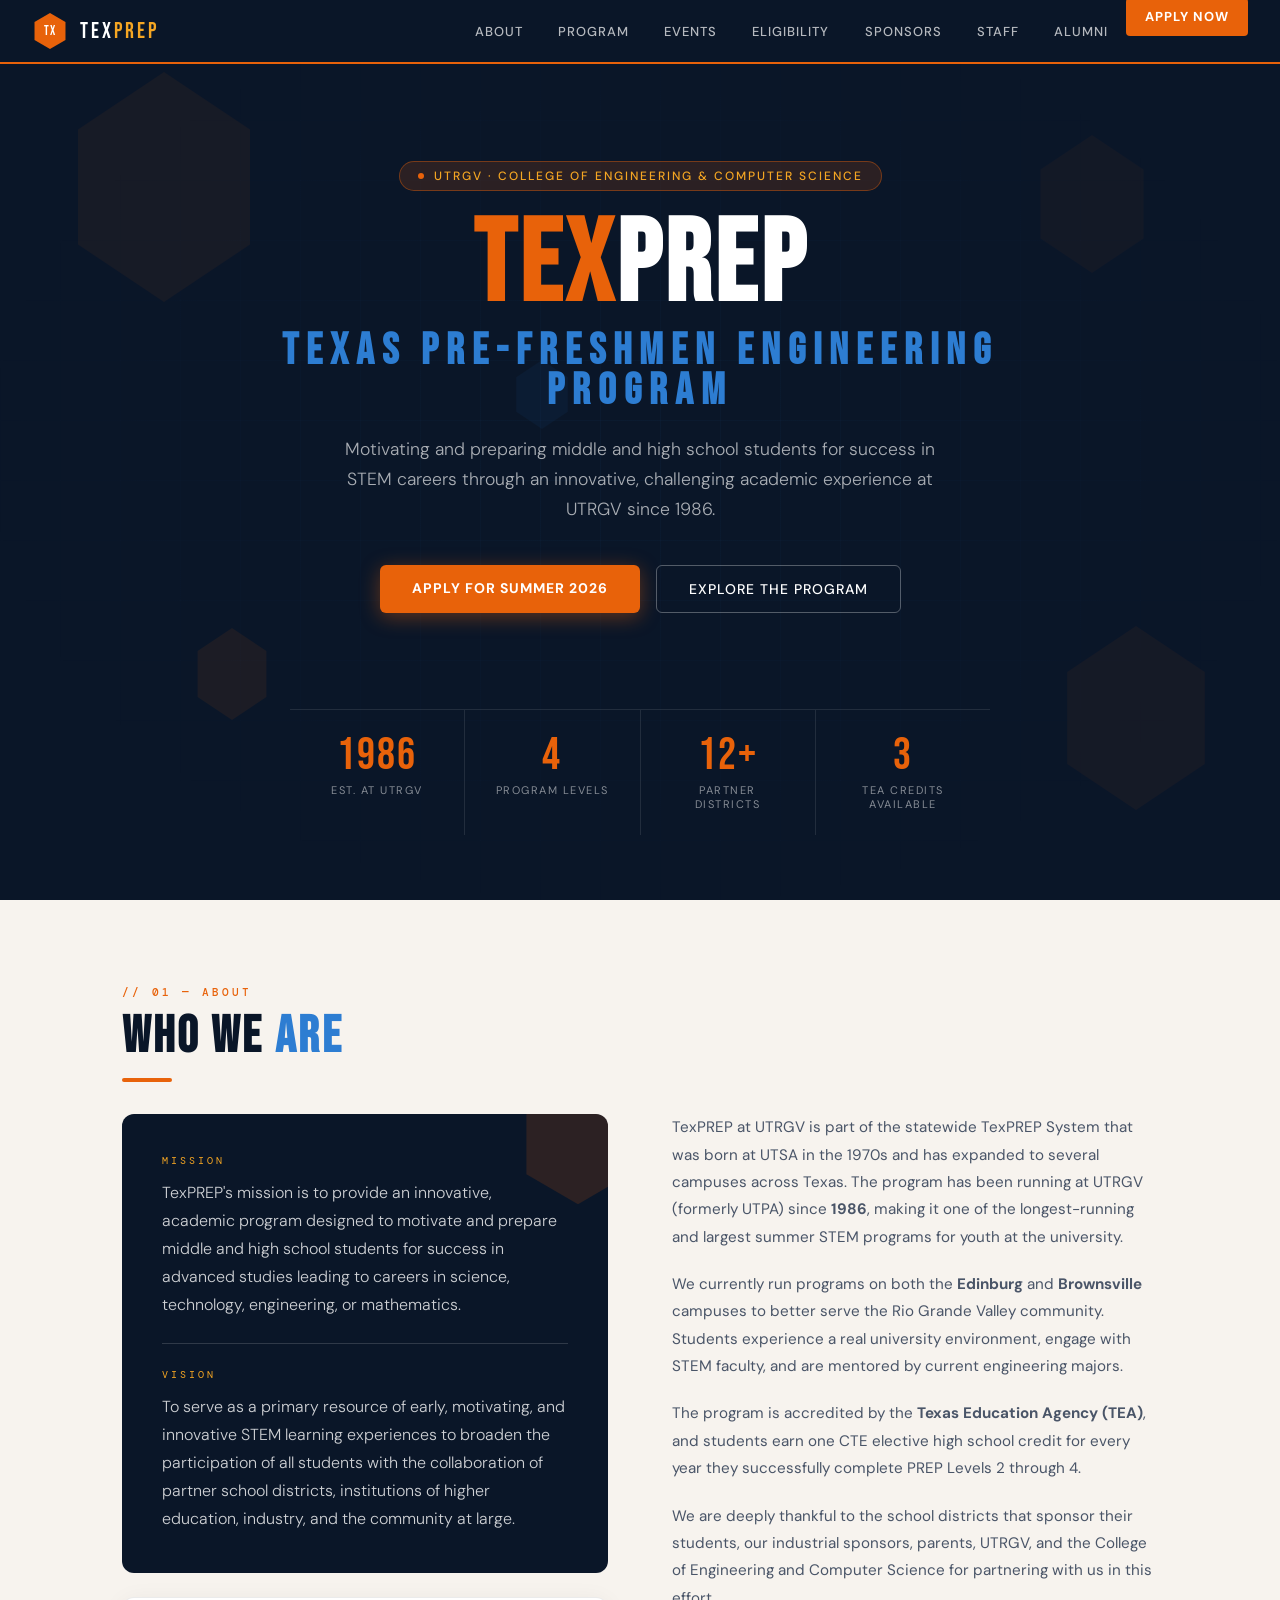
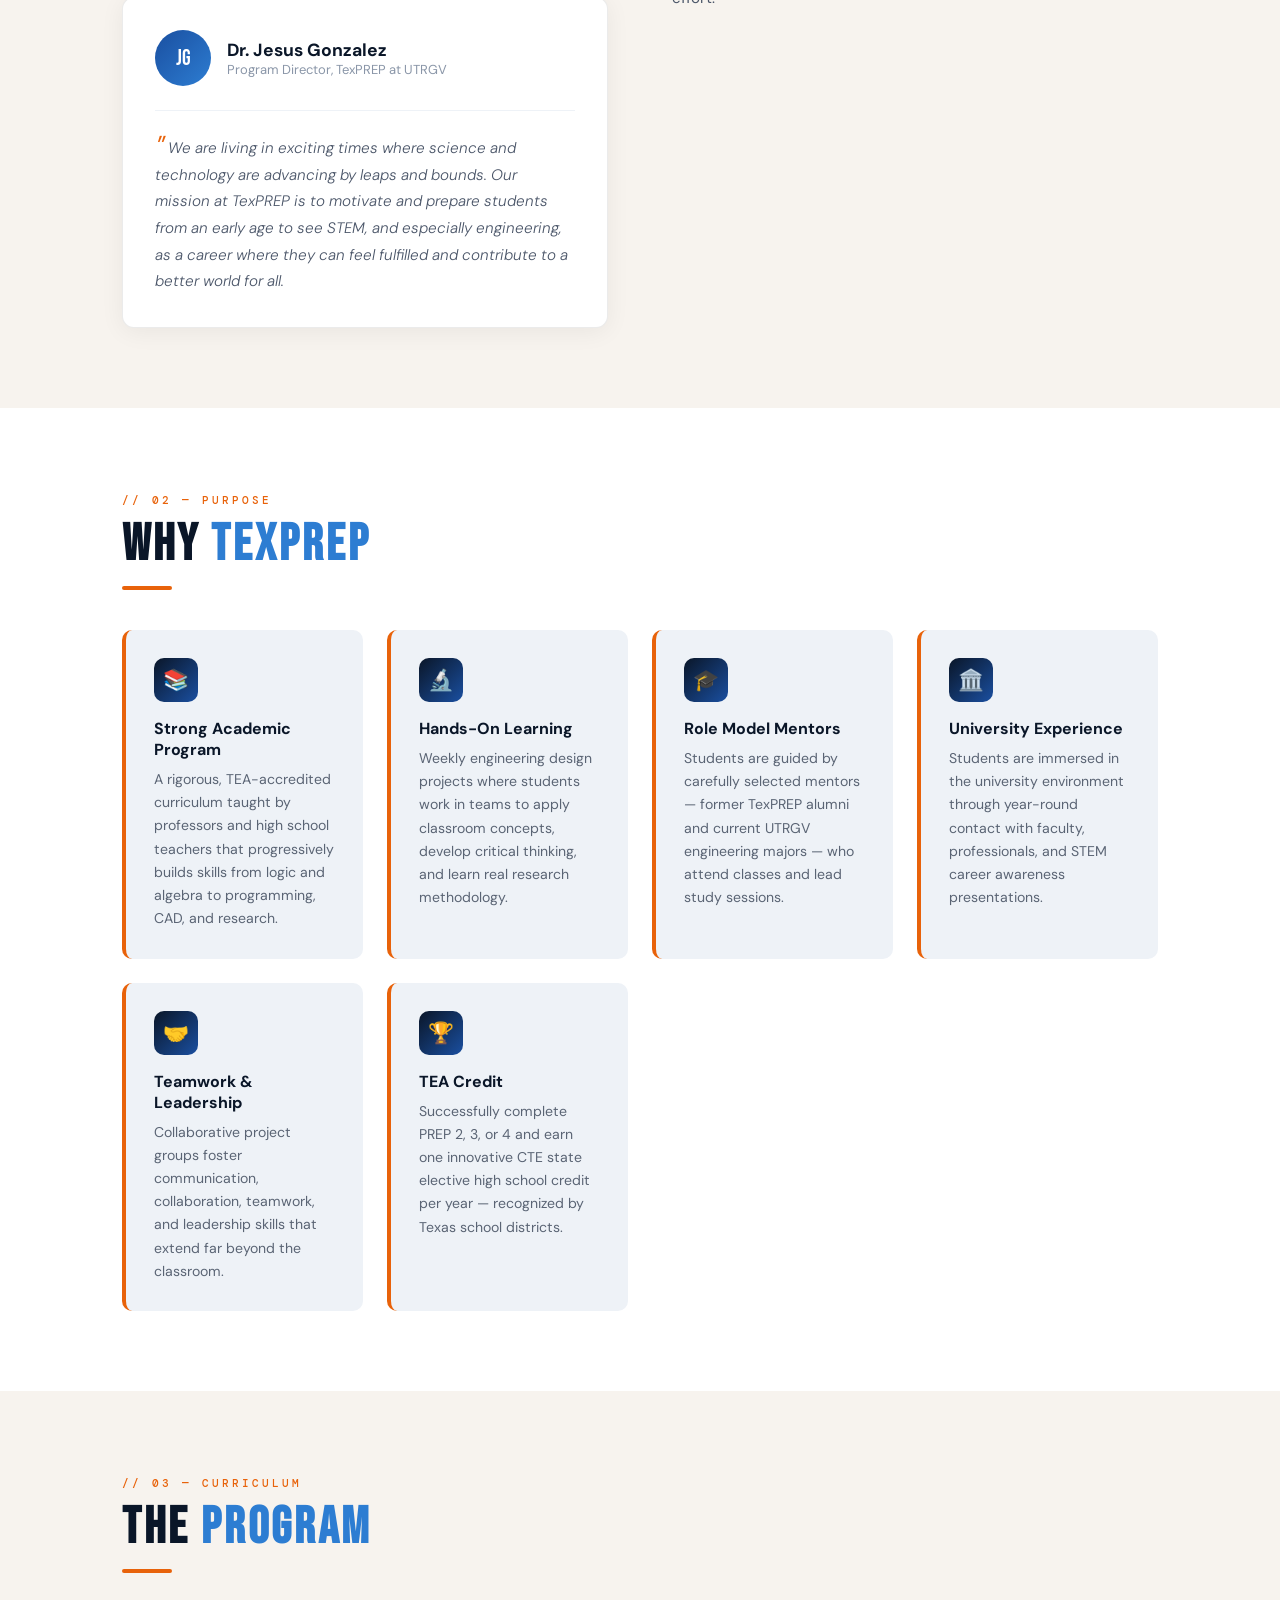
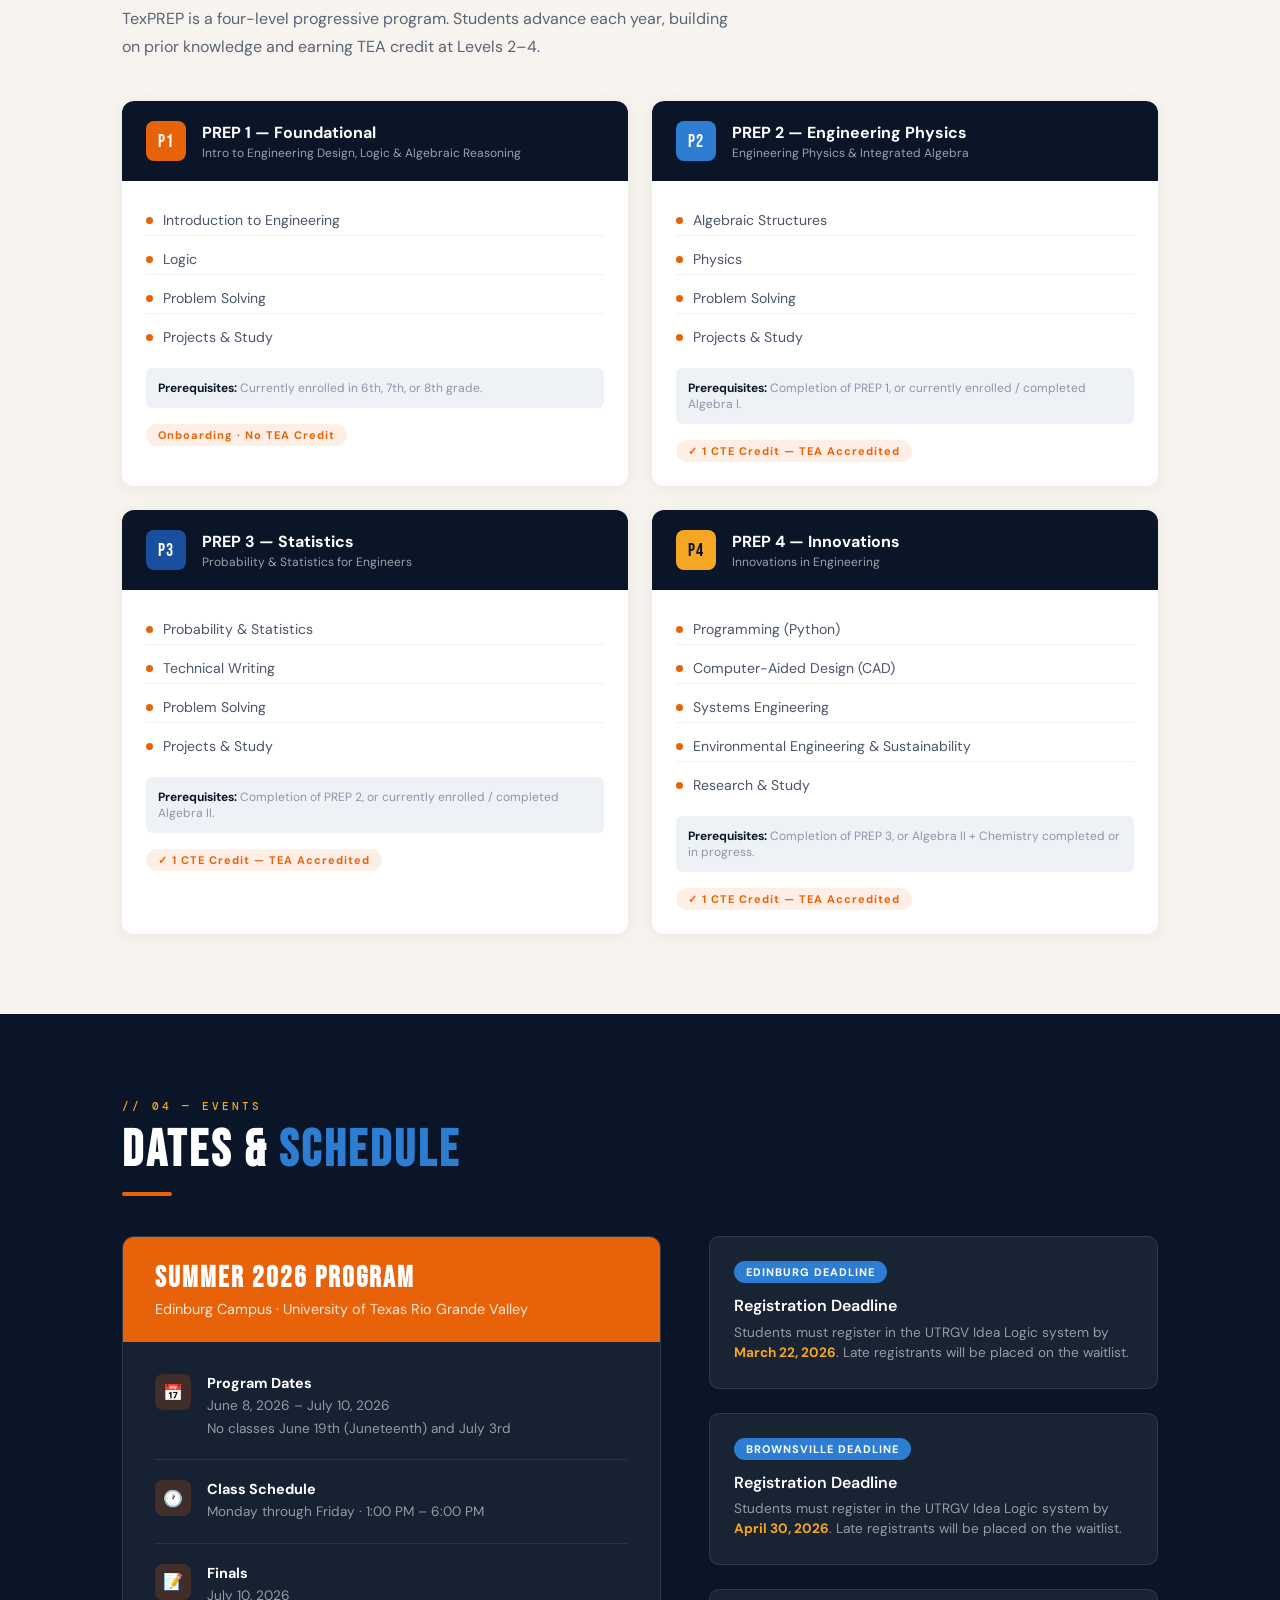
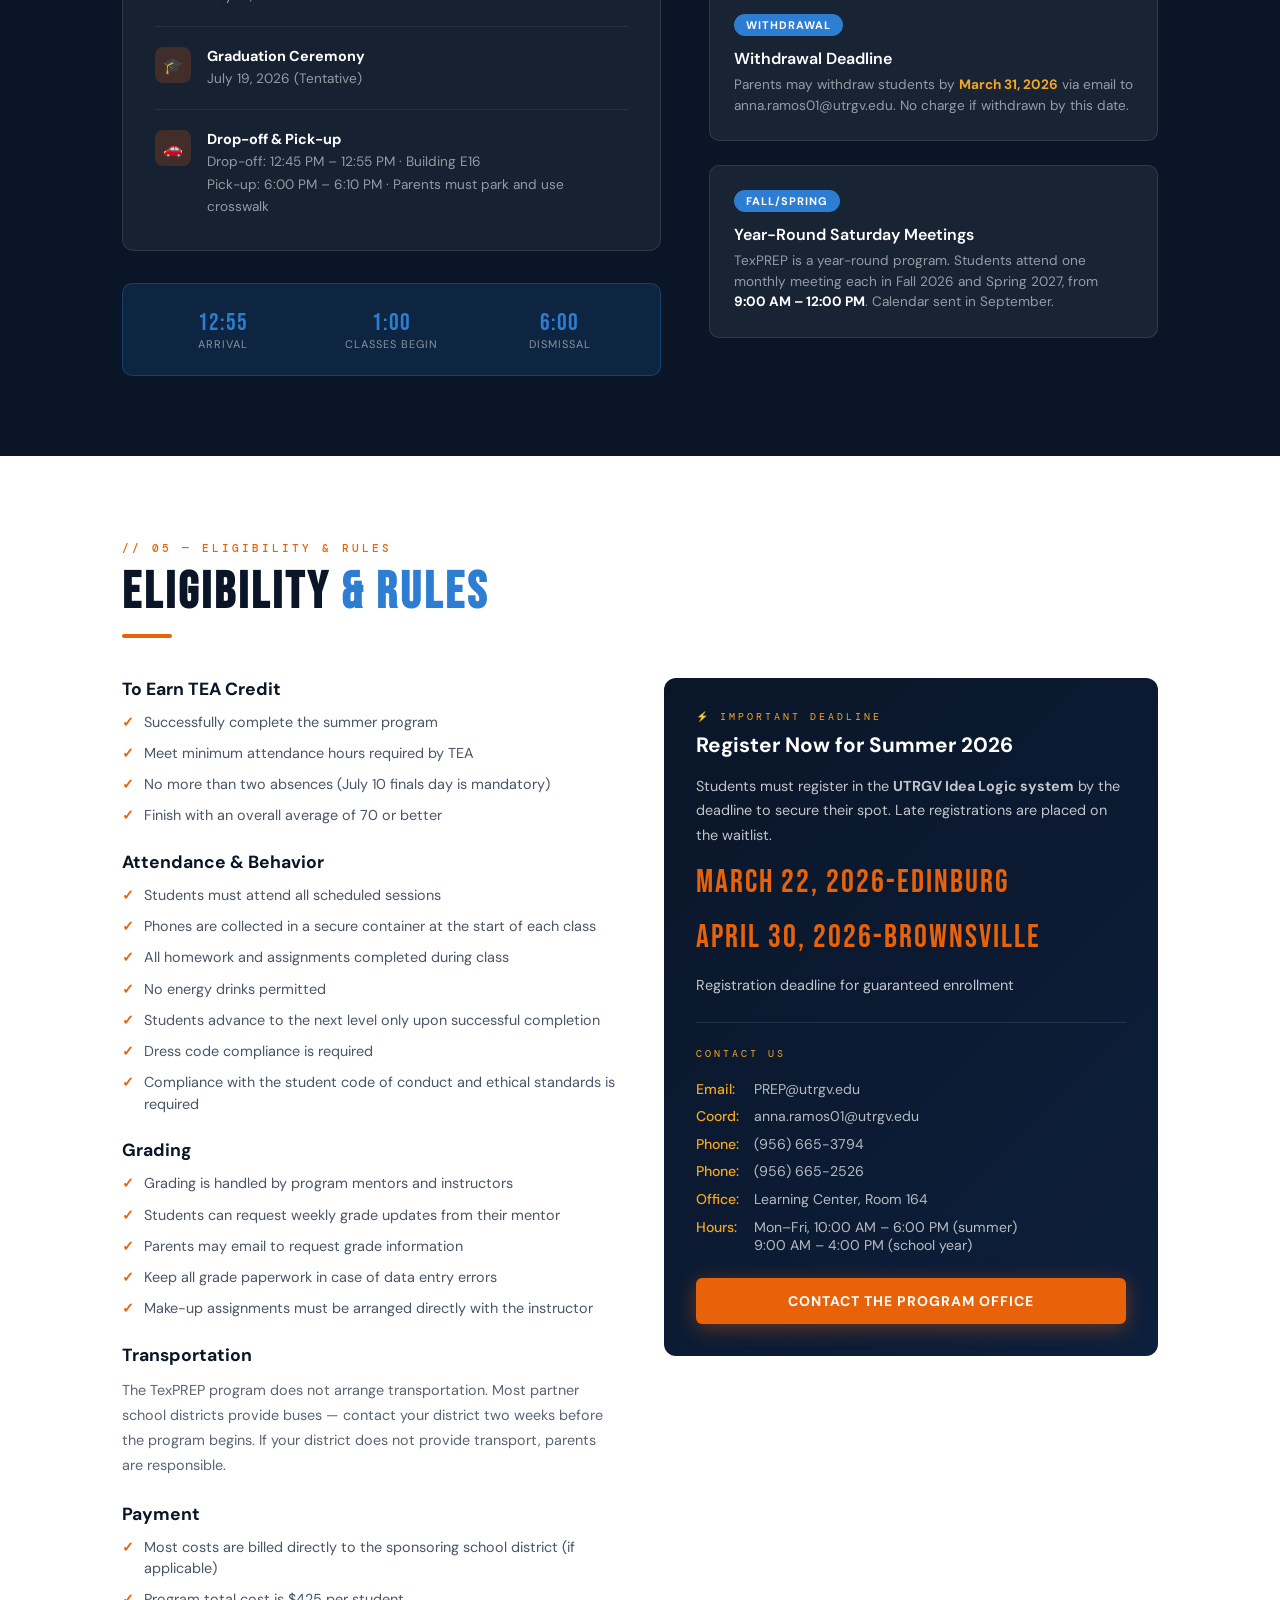
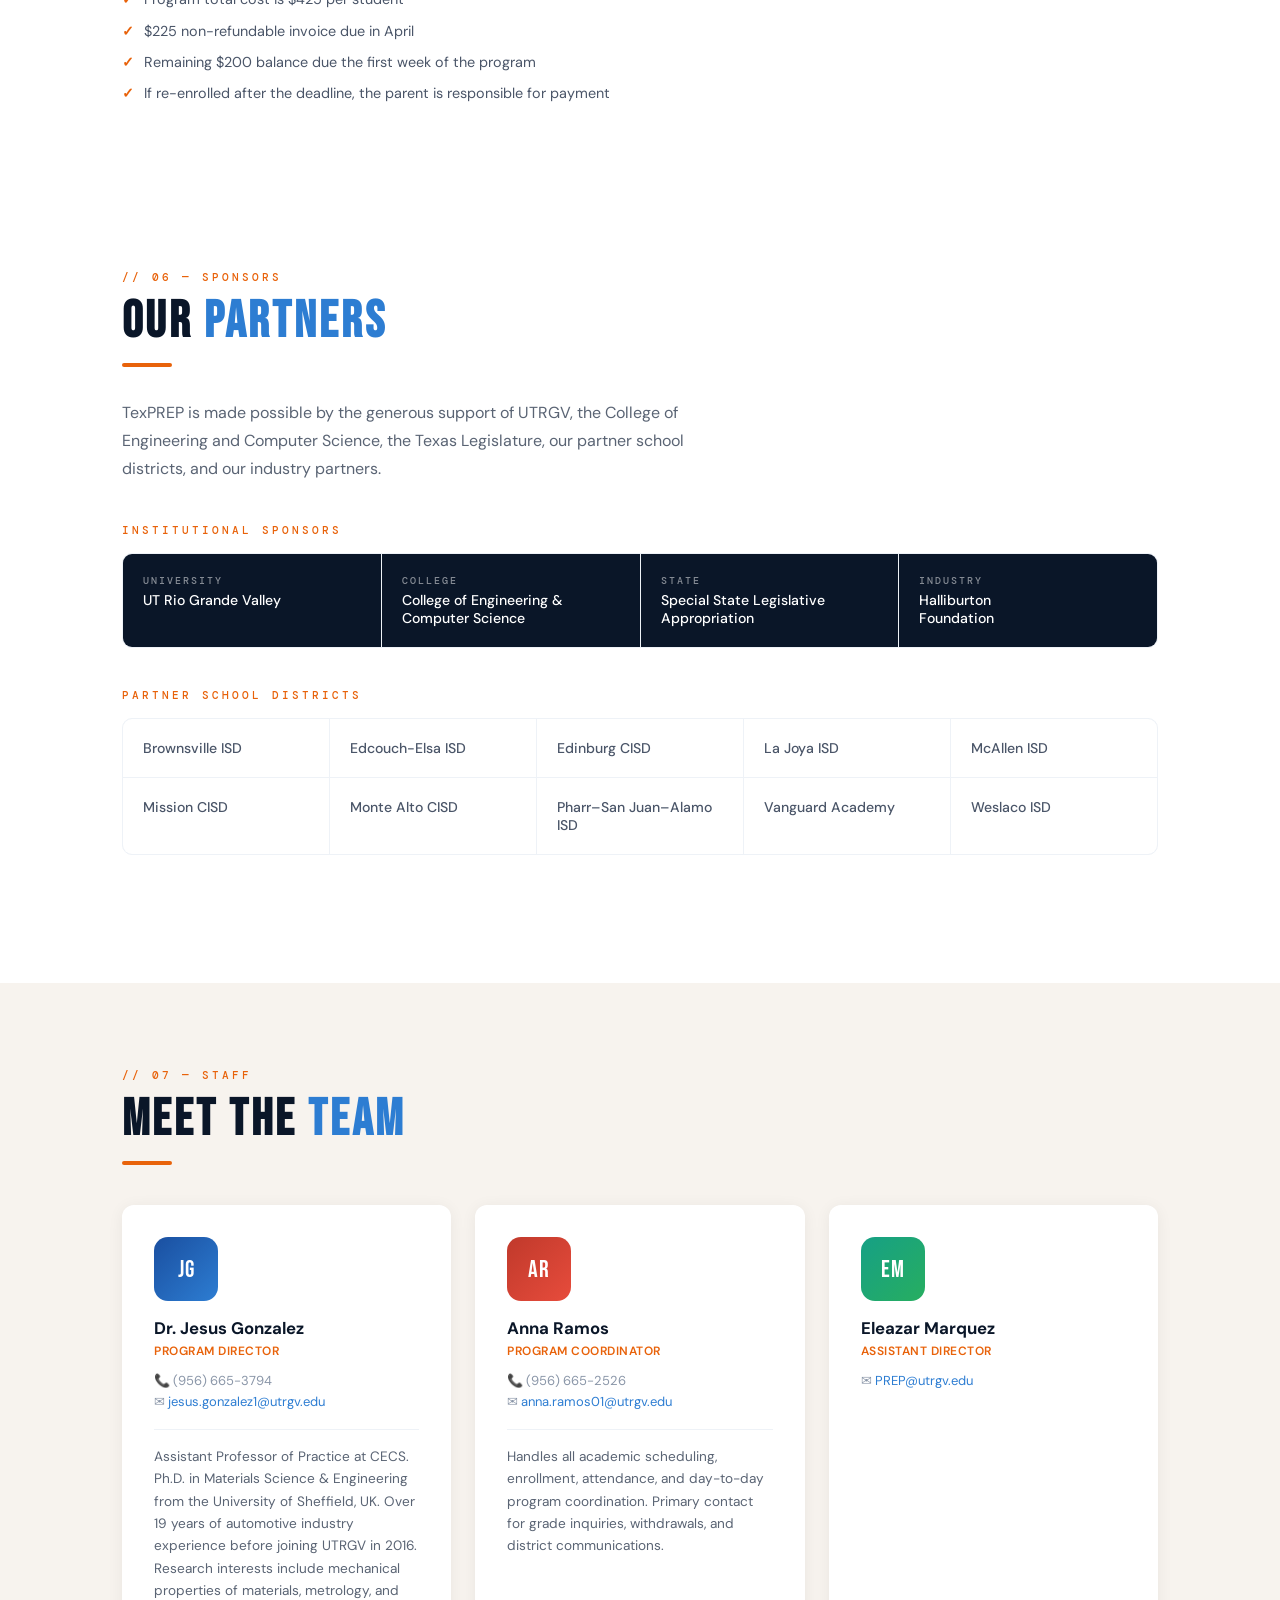
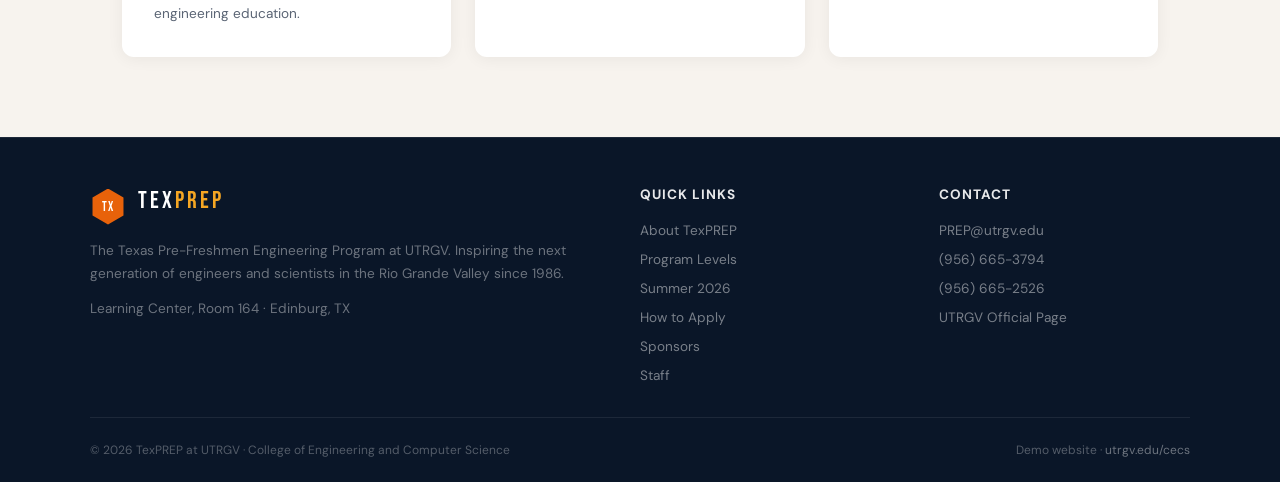
==== commit d1f1626b: "alumni" ====
--- a/index.html
+++ b/index.html
@@ -23,6 +23,7 @@
     <a href="#eligibility">Eligibility</a>
     <a href="#sponsors">Sponsors</a>
     <a href="#staff">Staff</a>
+    <a href="alumni.html">Alumni</a>
     <a href="#eligibility" class="nav-cta">Apply Now</a>
   </div>
 </nav>
@@ -256,14 +257,14 @@
               <div class="event-detail-icon">📅</div>
               <div class="event-detail-text">
                 <strong>Program Dates</strong>
-                <span>June 8, 2026 – July 10, 2026<br>No classes June 19 (Juneteenth) or July 3</span>
+                <span>June 8, 2026 – July 10, 2026<br>No classes June 19th (Juneteenth) and July 3rd</span>
               </div>
             </div>
             <div class="event-detail">
               <div class="event-detail-icon">🕐</div>
               <div class="event-detail-text">
                 <strong>Class Schedule</strong>
-                <span>Monday through Friday · 1:00 PM – 6:00 PM<br>Regular classes Mon–Thu · Projects & guest speakers on Fri</span>
+                <span>Monday through Friday · 1:00 PM – 6:00 PM</span>
               </div>
             </div>
             <div class="event-detail">
@@ -299,10 +300,18 @@
       <div class="event-sidebar">
         <div class="event-card">
           <div class="event-card-date">
-            <div class="date-pill">DEADLINE</div>
+            <div class="date-pill">EDINBURG DEADLINE</div>
           </div>
           <h4>Registration Deadline</h4>
           <p>Students must register in the UTRGV Idea Logic system by <strong style="color:var(--amber)">March 22, 2026</strong>. Late registrants will be placed on the waitlist.</p>
+        </div>
+
+        <div class="event-card">
+          <div class="event-card-date">
+            <div class="date-pill">BROWNSVILLE DEADLINE</div>
+          </div>
+          <h4>Registration Deadline</h4>
+          <p>Students must register in the UTRGV Idea Logic system by <strong style="color:var(--amber)">April 30, 2026</strong>. Late registrants will be placed on the waitlist.</p>
         </div>
 
         <div class="event-card">
@@ -321,14 +330,7 @@
           <p>TexPREP is a year-round program. Students attend one monthly meeting each in Fall 2026 and Spring 2027, from <strong style="color:white">9:00 AM – 12:00 PM</strong>. Calendar sent in September.</p>
         </div>
 
-        <div class="event-card">
-          <div class="event-card-date">
-            <div class="date-pill">WEEKLY</div>
-          </div>
-          <h4>Friday Project Competitions</h4>
-          <p>Each Friday, student teams present and compete with the engineering design projects they built Monday–Thursday, reinforcing the week's concepts.</p>
-        </div>
-      </div>
+        
     </div>
   </div>
 </section>
@@ -337,7 +339,7 @@
 <section id="eligibility">
   <div class="section-inner">
     <span class="section-tag">// 05 — Eligibility & Rules</span>
-    <h2 class="section-title">How to <span class="light">Join</span></h2>
+    <h2 class="section-title">Eligibility <span class="light">& Rules</span></h2>
     <div class="divider"></div>
     <div class="elig-grid">
       <div class="elig-info">
@@ -356,11 +358,13 @@
           <li>All homework and assignments completed during class</li>
           <li>No energy drinks permitted</li>
           <li>Students advance to the next level only upon successful completion</li>
+          <li>Dress code compliance is required </li>
+          <li>Compliance with the student code of conduct and ethical standards is required</li>
         </ul>
 
         <h3>Grading</h3>
         <ul class="rule-list">
-          <li>Grading is handled by program mentors</li>
+          <li>Grading is handled by program mentors and instructors</li>
           <li>Students can request weekly grade updates from their mentor</li>
           <li>Parents may email to request grade information</li>
           <li>Keep all grade paperwork in case of data entry errors</li>
@@ -372,7 +376,8 @@
 
         <h3>Payment</h3>
         <ul class="rule-list">
-          <li>Most costs are billed directly to the sponsoring school district</li>
+          <li>Most costs are billed directly to the sponsoring school district (if applicable)</li>
+          <li>Program total cost is $425 per student</li>
           <li>$225 non-refundable invoice due in April</li>
           <li>Remaining $200 balance due the first week of the program</li>
           <li>If re-enrolled after the deadline, the parent is responsible for payment</li>
@@ -384,7 +389,8 @@
           <div class="alert-label">⚡ Important Deadline</div>
           <h3>Register Now for Summer 2026</h3>
           <p>Students must register in the <strong>UTRGV Idea Logic system</strong> by the deadline to secure their spot. Late registrations are placed on the waitlist.</p>
-          <span class="deadline">March 22, 2026</span>
+          <span class="deadline">March 22, 2026-Edinburg</span>
+          <span class="deadline">April 30, 2026-Brownsville</span>
           <p class="deadline-note">Registration deadline for guaranteed enrollment</p>
 
           <div style="margin-top:1.5rem;padding-top:1.5rem;border-top:1px solid rgba(255,255,255,0.1);">
@@ -428,9 +434,13 @@
         <span class="sponsor-label">College</span>
         College of Engineering & Computer Science
       </div>
-      <div class="sponsor-item">
+      <div class="sponsor-item featured">
         <span class="sponsor-label">State</span>
         Special State Legislative Appropriation
+      </div>
+      <div class="sponsor-item featured">
+        <span class="sponsor-label">Industry</span>
+        Halliburton<br> Foundation
       </div>
     </div>
 
@@ -446,8 +456,6 @@
       <div class="sponsor-item">Mission CISD</div>
       <div class="sponsor-item">Monte Alto CISD</div>
       <div class="sponsor-item">Pharr–San Juan–Alamo ISD</div>
-      <div class="sponsor-item">Sharyland ISD</div>
-      <div class="sponsor-item">Valley View ISD</div>
       <div class="sponsor-item">Vanguard Academy</div>
       <div class="sponsor-item">Weslaco ISD</div>
     </div>
@@ -484,15 +492,7 @@
       <div class="staff-card">
         <div class="staff-avatar" style="background:linear-gradient(135deg,#16a085,#27ae60)">EM</div>
         <div class="staff-name">Eleazar Marquez</div>
-        <div class="staff-role">Program Staff</div>
-        <div class="staff-contact">
-          ✉ <a href="mailto:PREP@utrgv.edu">PREP@utrgv.edu</a>
-        </div>
-      </div>
-      <div class="staff-card">
-        <div class="staff-avatar" style="background:linear-gradient(135deg,#8e44ad,#9b59b6)">DC</div>
-        <div class="staff-name">Diana Chairez</div>
-        <div class="staff-role">Program Staff</div>
+        <div class="staff-role">ASSISTANT DIRECTOR</div>
         <div class="staff-contact">
           ✉ <a href="mailto:PREP@utrgv.edu">PREP@utrgv.edu</a>
         </div>
--- a/styles.css
+++ b/styles.css
@@ -380,7 +380,7 @@
   max-width: 600px; font-size: 1rem; line-height: 1.75; color: #5a6474; margin: 1.5rem 0 2.5rem;
 }
 .sponsors-grid {
-  display: grid; grid-template-columns: repeat(auto-fill, minmax(180px, 1fr)); gap: 1px;
+  display: grid; grid-template-columns: repeat(auto-fit, minmax(180px, 1fr)); gap: 1px;
   background: var(--light); border: 1px solid var(--light); border-radius: 10px; overflow: hidden;
   margin-bottom: 3rem;
 }
@@ -474,10 +474,176 @@
 }
 .footer-bottom a { color: rgba(255,255,255,0.4); text-decoration: none; }
 
+/* ── ALUMNI PAGE ── */
+.alumni-page {
+  background: var(--cream);
+}
+.alumni-main {
+  padding-top: 64px;
+  min-height: 100vh;
+  background:
+    linear-gradient(180deg, rgba(45,125,210,0.08) 0%, rgba(45,125,210,0) 240px),
+    var(--cream);
+}
+.alumni-intro {
+  font-size: 1rem;
+  line-height: 1.85;
+  color: #4a5568;
+  max-width: 980px;
+  margin-bottom: 2rem;
+}
+.alumni-wrap {
+  display: grid;
+  grid-template-columns: 1.1fr 1fr;
+  gap: 2rem;
+  align-items: start;
+}
+.alumni-side {
+  display: flex;
+  flex-direction: column;
+  gap: 1.25rem;
+  position: sticky;
+  top: 84px;
+}
+.alumni-card {
+  background: white;
+  border: 1px solid var(--light);
+  border-radius: 12px;
+  padding: 2rem;
+  box-shadow: 0 4px 20px rgba(0,0,0,0.05);
+}
+.alumni-focus-list {
+  list-style: none;
+  margin-top: 0.65rem;
+  display: flex;
+  flex-direction: column;
+  gap: 0.45rem;
+}
+.alumni-focus-list li {
+  font-size: 0.9rem;
+  color: #4a5568;
+  line-height: 1.5;
+  display: flex;
+  align-items: flex-start;
+  gap: 8px;
+}
+.alumni-focus-list li::before {
+  content: '•';
+  color: var(--orange);
+  font-weight: 700;
+  flex-shrink: 0;
+}
+.alumni-card h3 {
+  font-size: 1.1rem;
+  color: var(--navy);
+  margin-bottom: 0.75rem;
+}
+.alumni-card p {
+  font-size: 0.92rem;
+  line-height: 1.75;
+  color: #5a6474;
+  margin-bottom: 0.85rem;
+}
+.alumni-list {
+  list-style: none;
+  display: flex;
+  flex-direction: column;
+  gap: 0.6rem;
+  margin-top: 1rem;
+}
+.alumni-list li {
+  display: flex;
+  align-items: flex-start;
+  gap: 10px;
+  font-size: 0.9rem;
+  color: #4a5568;
+  line-height: 1.5;
+}
+.alumni-list li::before {
+  content: '•';
+  color: var(--orange);
+  font-weight: 700;
+  flex-shrink: 0;
+}
+.alumni-form {
+  display: flex;
+  flex-direction: column;
+  gap: 0.95rem;
+}
+.form-grid {
+  display: grid;
+  grid-template-columns: 1fr 1fr;
+  gap: 0.9rem;
+}
+.alumni-form label {
+  display: block;
+  font-size: 0.8rem;
+  font-weight: 700;
+  letter-spacing: 1px;
+  text-transform: uppercase;
+  color: #516076;
+  margin-bottom: 0.35rem;
+}
+.alumni-form input,
+.alumni-form select,
+.alumni-form textarea {
+  width: 100%;
+  border: 1px solid #d3dae5;
+  border-radius: 8px;
+  padding: 0.7rem 0.8rem;
+  font-family: 'DM Sans', sans-serif;
+  font-size: 0.92rem;
+  color: var(--navy);
+  background: #fbfcfe;
+}
+.alumni-form input:focus,
+.alumni-form select:focus,
+.alumni-form textarea:focus {
+  outline: none;
+  border-color: var(--electric);
+  box-shadow: 0 0 0 3px rgba(45,125,210,0.14);
+  background: white;
+}
+.alumni-note {
+  font-size: 0.82rem;
+  color: #5a6474;
+  background: rgba(45,125,210,0.09);
+  border: 1px solid rgba(45,125,210,0.22);
+  border-radius: 8px;
+  padding: 0.75rem 0.9rem;
+  line-height: 1.6;
+}
+.alumni-status {
+  display: none;
+  font-size: 0.85rem;
+  border-radius: 8px;
+  padding: 0.65rem 0.85rem;
+  line-height: 1.5;
+}
+.alumni-status.success {
+  display: block;
+  background: rgba(39,174,96,0.1);
+  border: 1px solid rgba(39,174,96,0.3);
+  color: #1f7a46;
+}
+.alumni-status.error {
+  display: block;
+  background: rgba(231,76,60,0.1);
+  border: 1px solid rgba(231,76,60,0.3);
+  color: #a83124;
+}
+.alumni-form .btn-primary:disabled {
+  opacity: 0.7;
+  transform: none;
+  cursor: not-allowed;
+}
+
 /* ── RESPONSIVE ── */
 @media (max-width: 768px) {
   .nav-links { display: none; }
   .about-grid, .levels-grid, .events-layout, .elig-grid, .footer-top { grid-template-columns: 1fr; }
+  .alumni-wrap, .form-grid { grid-template-columns: 1fr; }
+  .alumni-side { position: static; }
   .hero-stats { flex-wrap: wrap; }
   .stat-item { flex: 0 0 50%; border-right: none; border-bottom: 1px solid rgba(255,255,255,0.1); }
 }
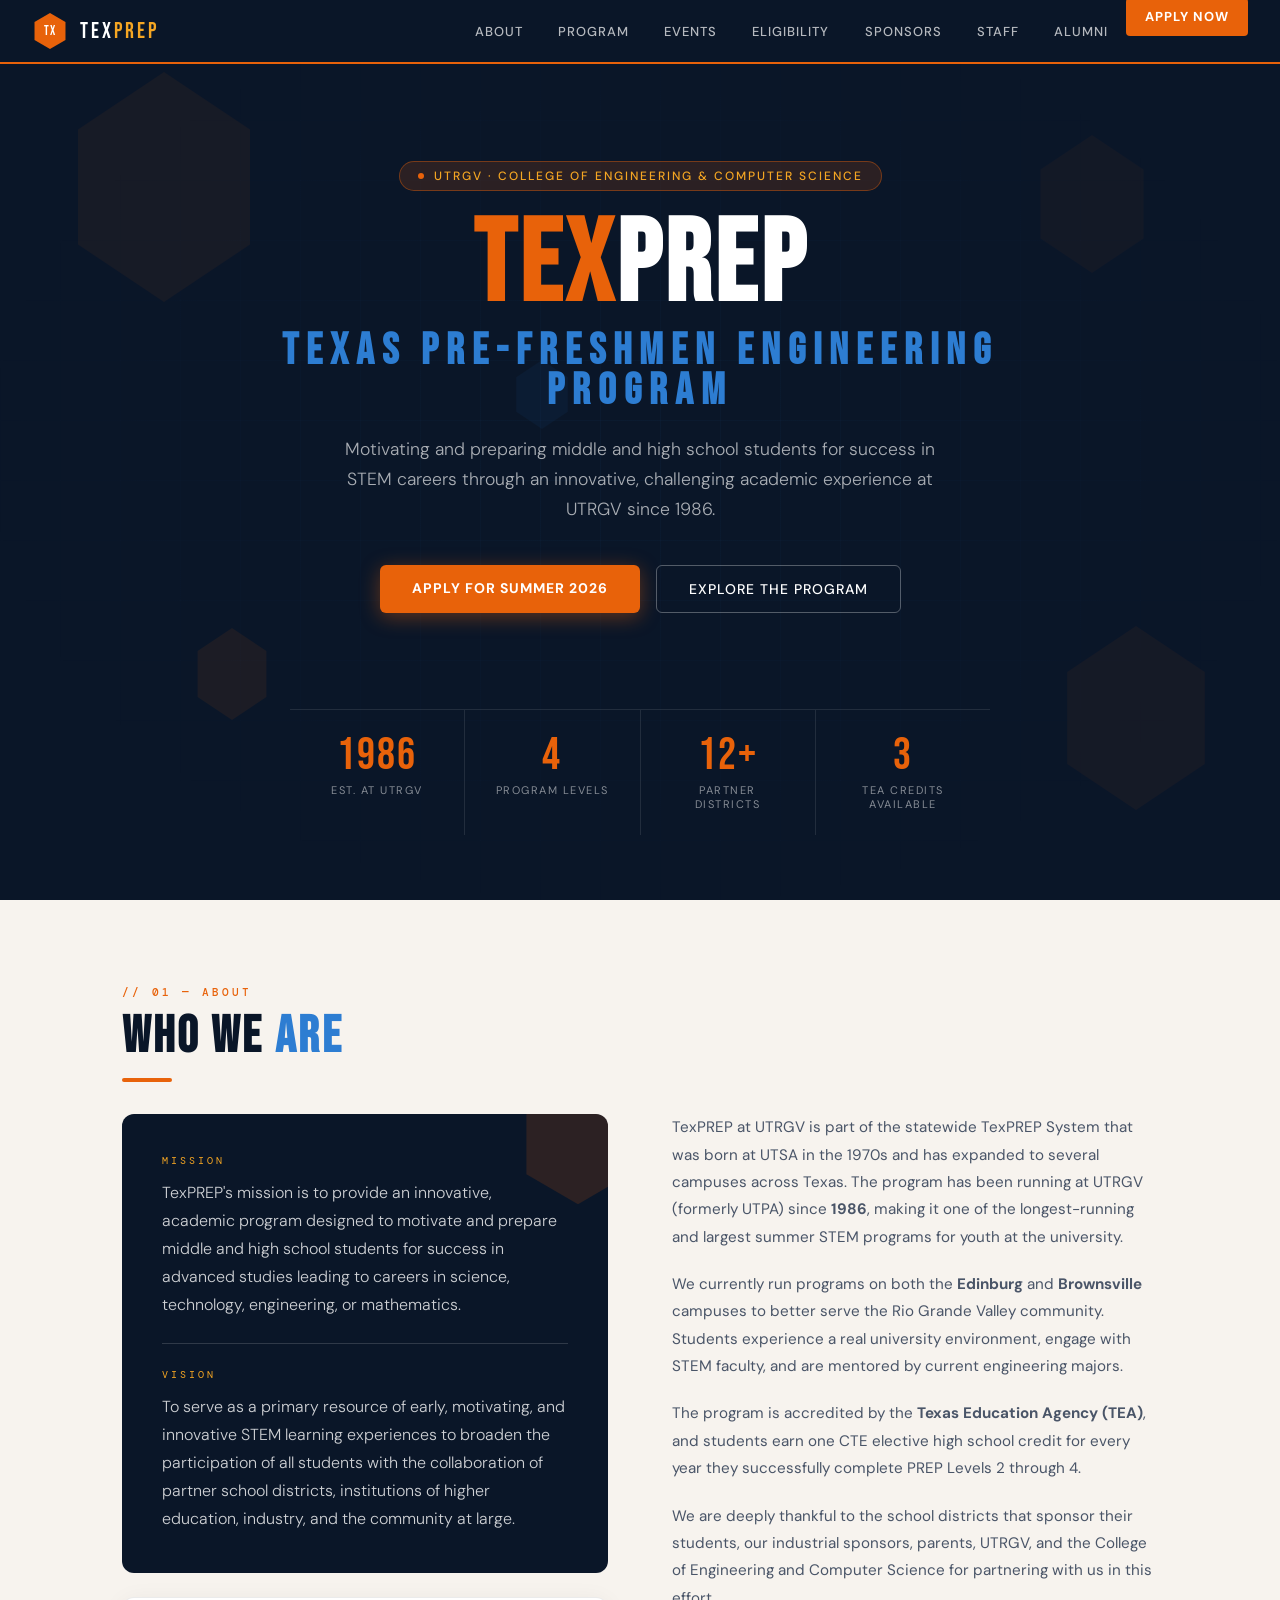
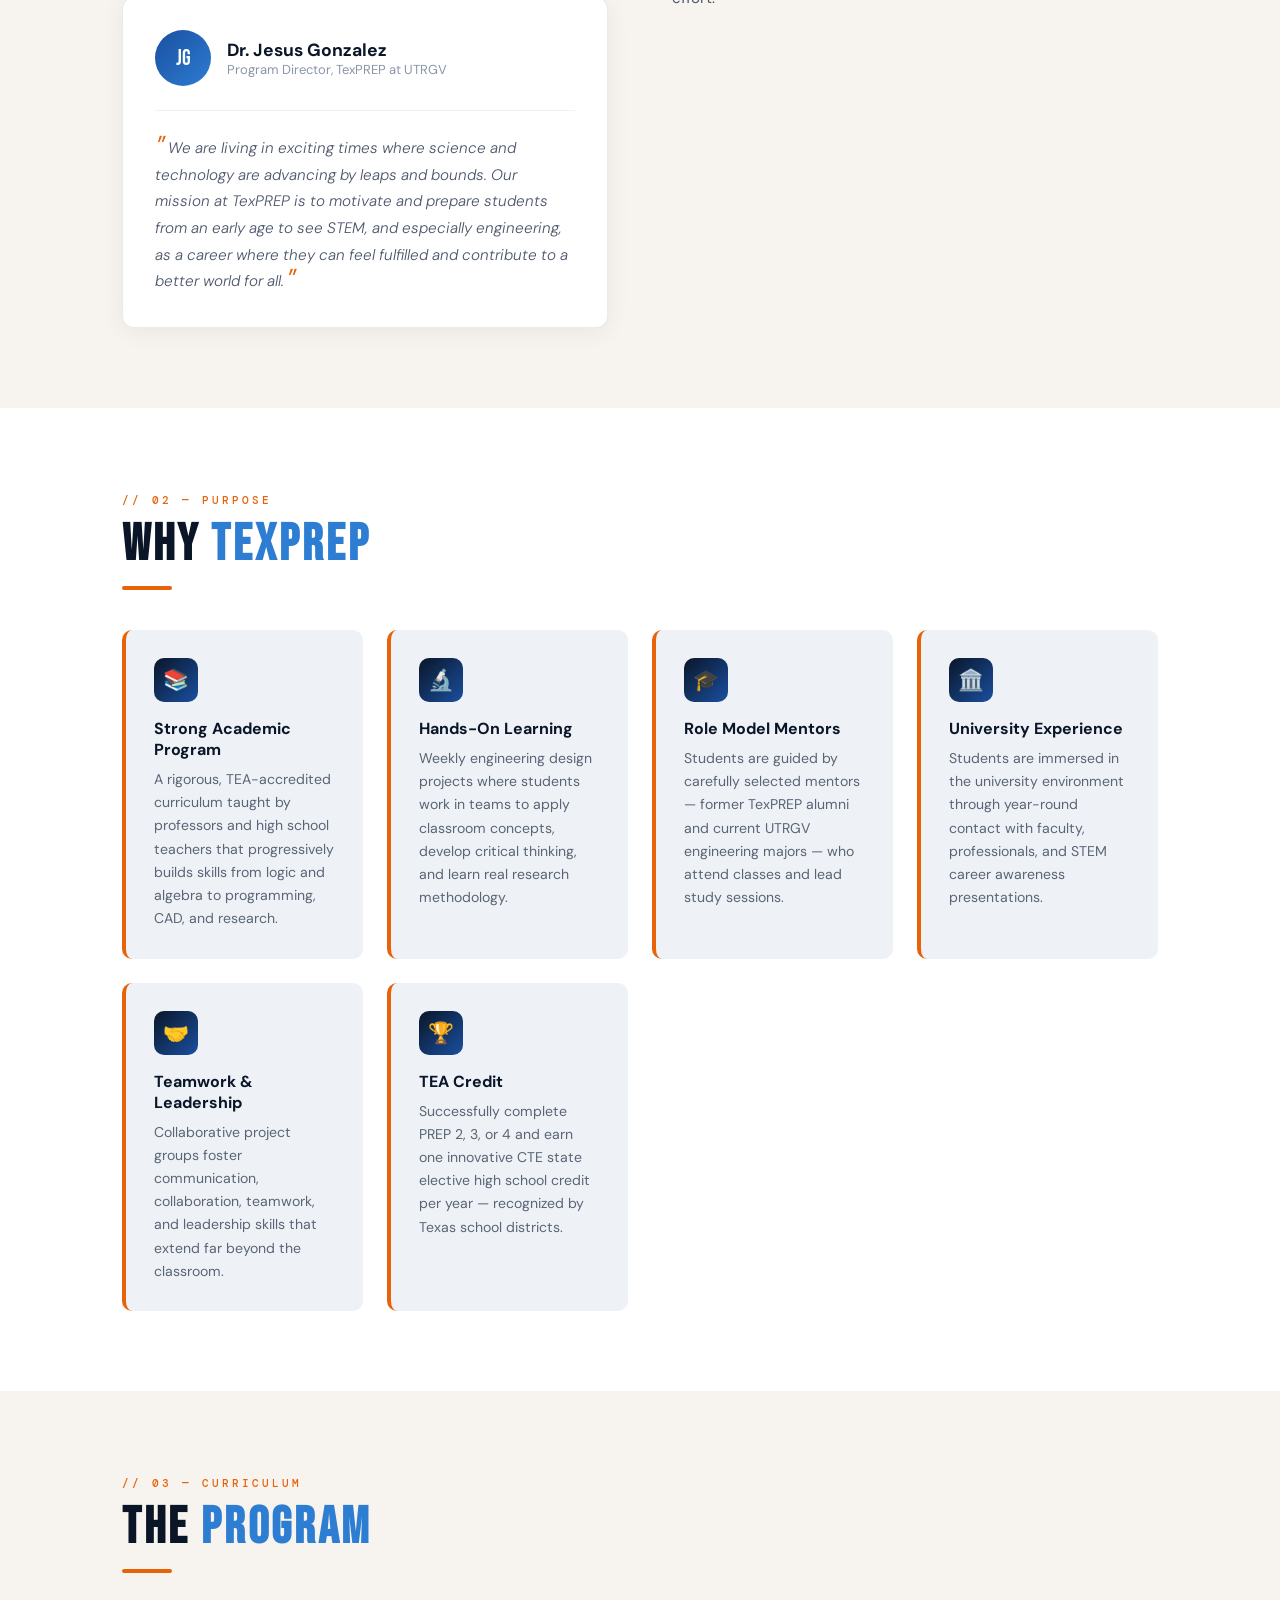
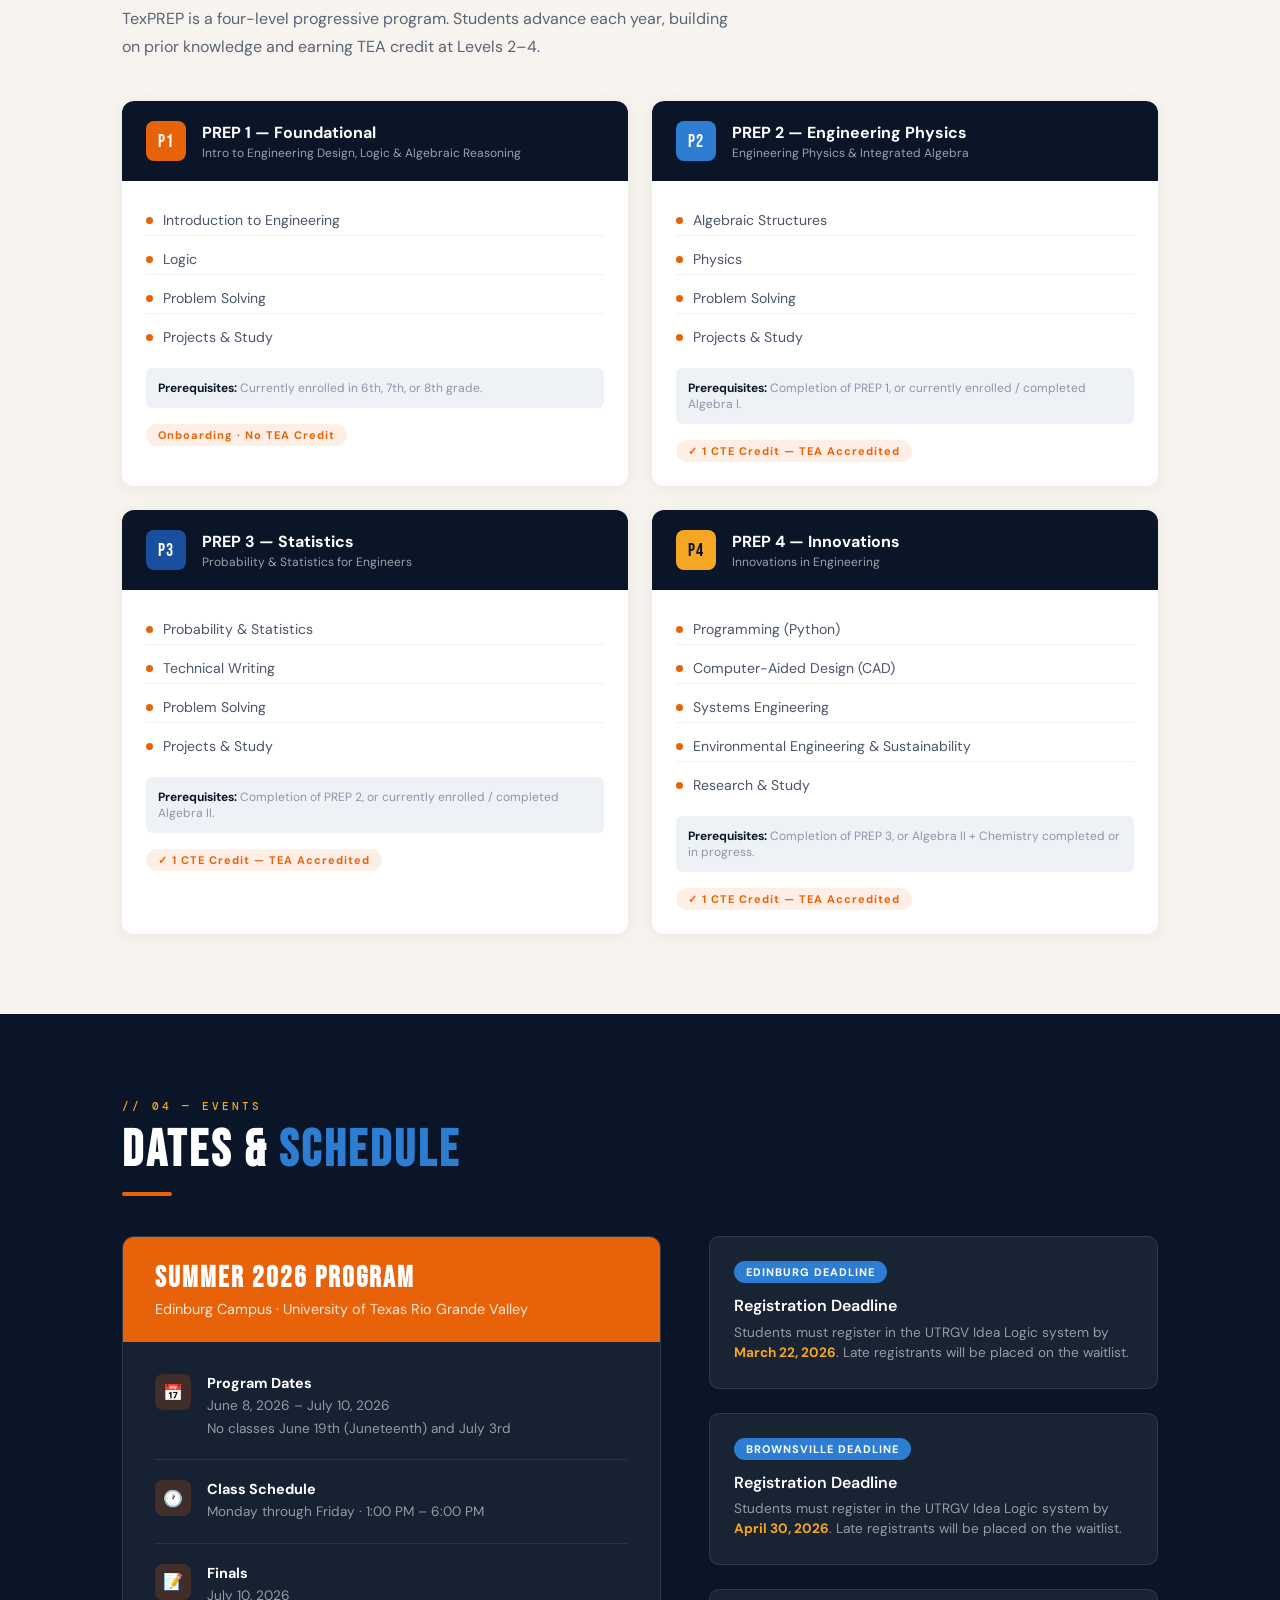
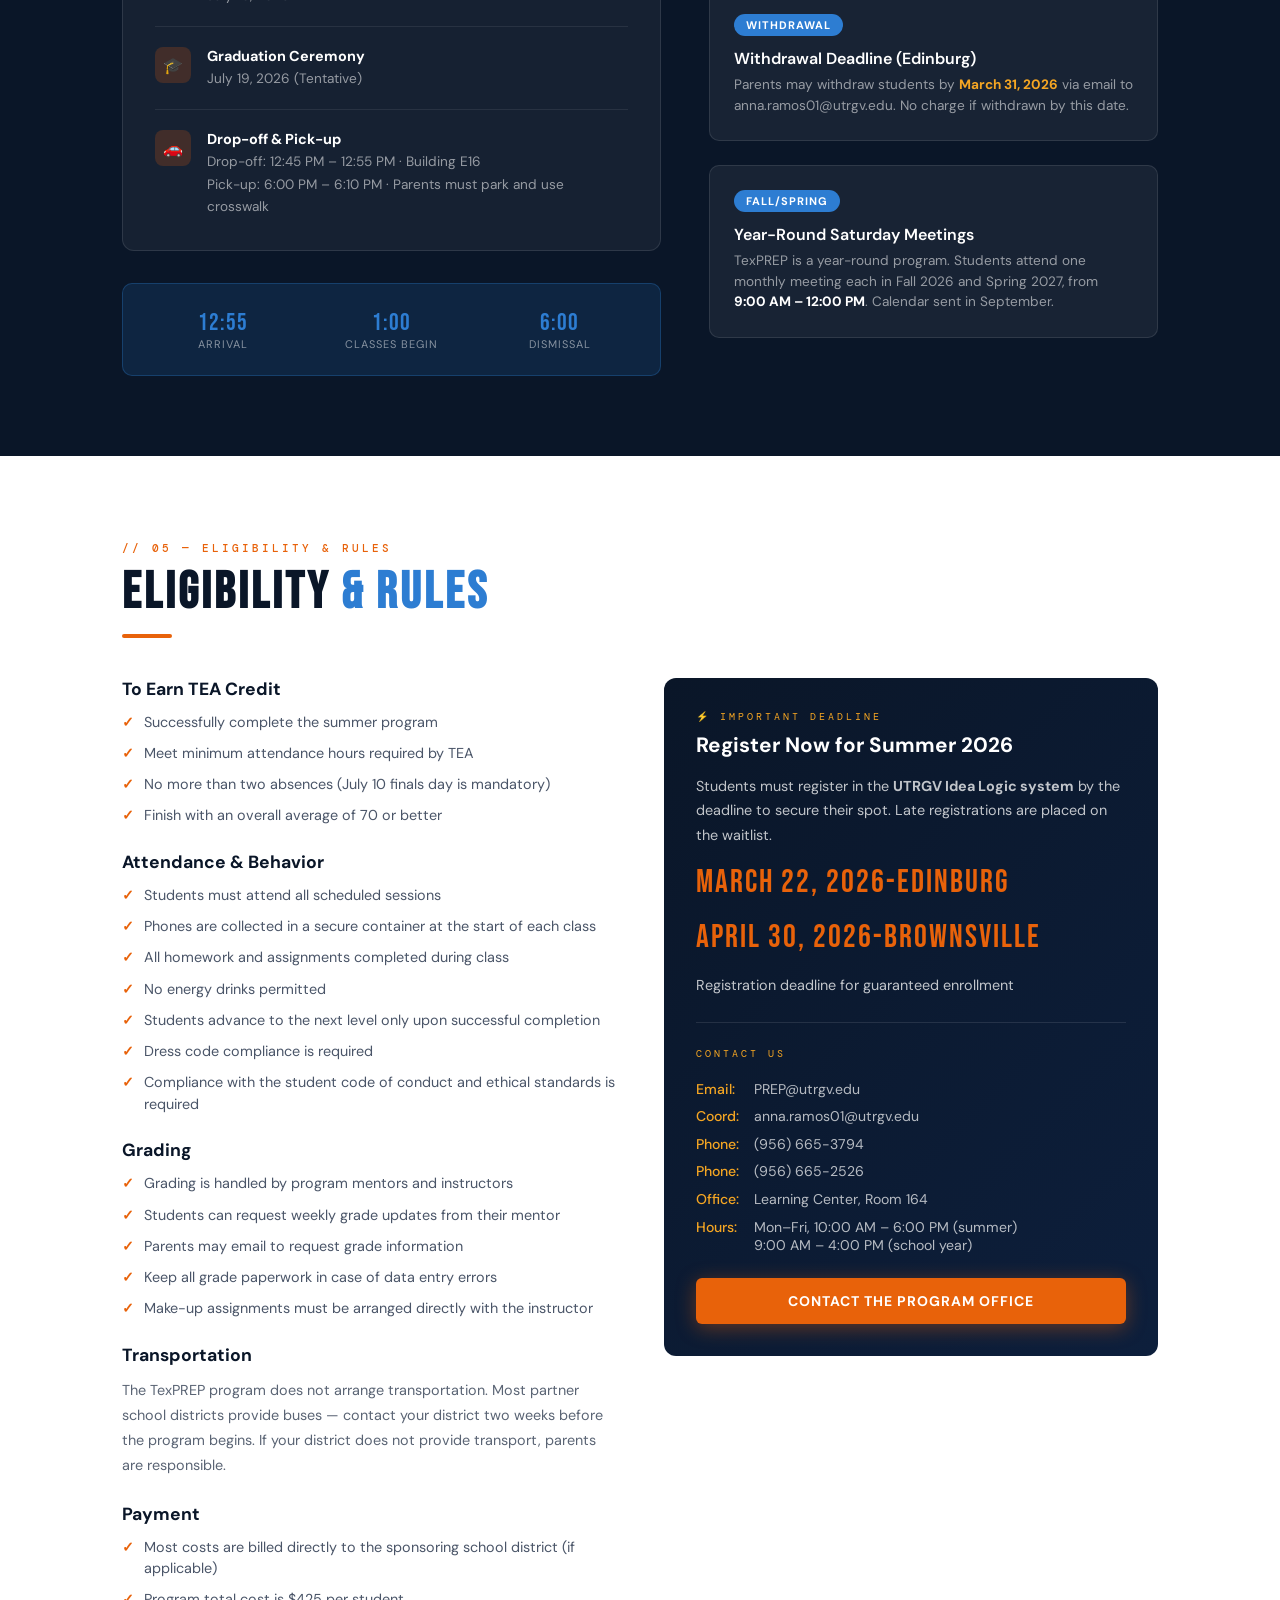
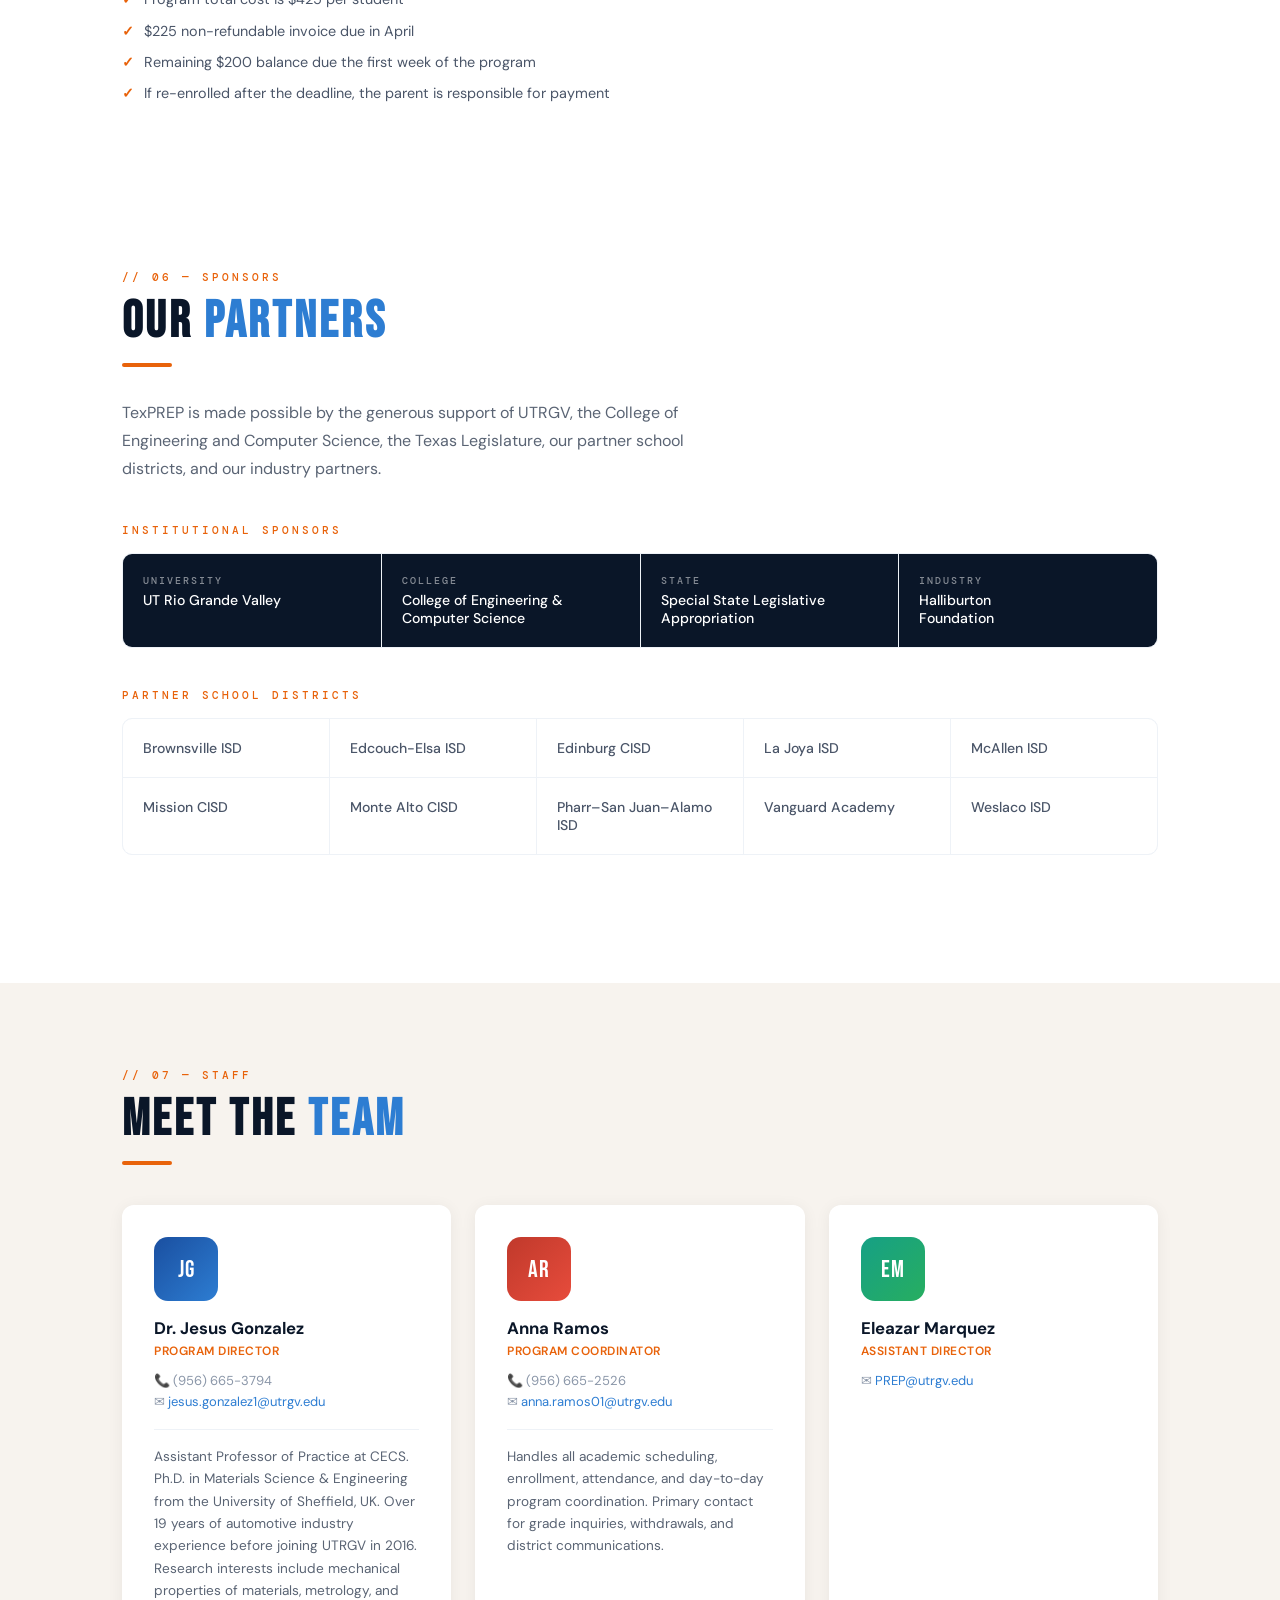
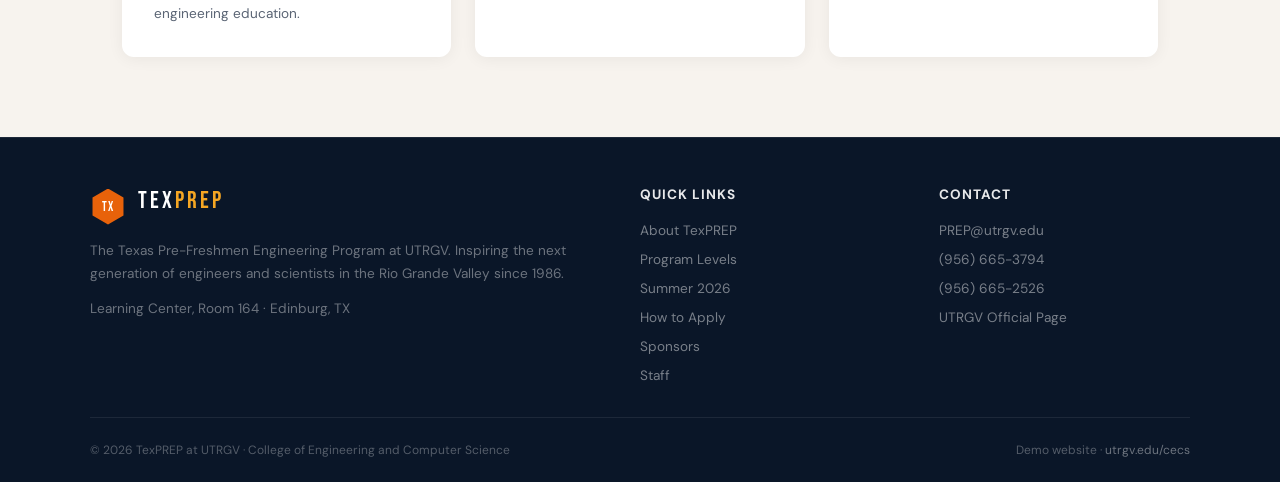
==== commit ba956bed: "small edits" ====
--- a/index.html
+++ b/index.html
@@ -318,7 +318,7 @@
           <div class="event-card-date">
             <div class="date-pill">WITHDRAWAL</div>
           </div>
-          <h4>Withdrawal Deadline</h4>
+          <h4>Withdrawal Deadline (Edinburg)</h4>
           <p>Parents may withdraw students by <strong style="color:var(--amber)">March 31, 2026</strong> via email to anna.ramos01@utrgv.edu. No charge if withdrawn by this date.</p>
         </div>
 
--- a/styles.css
+++ b/styles.css
@@ -237,6 +237,7 @@
   font-style: italic; font-weight: 300;
 }
 .director-quote::before { content: '"'; font-size: 2rem; color: var(--orange); line-height: 0; vertical-align: -0.4rem; margin-right: 4px; }
+.director-quote::after { content: '"'; font-size: 2rem; color: var(--orange); line-height: 0; vertical-align: -0.4rem; margin-left: 2px; }
 
 .about-right p {
   font-size: 0.95rem; line-height: 1.8; color: #4a5568; margin-bottom: 1.25rem;
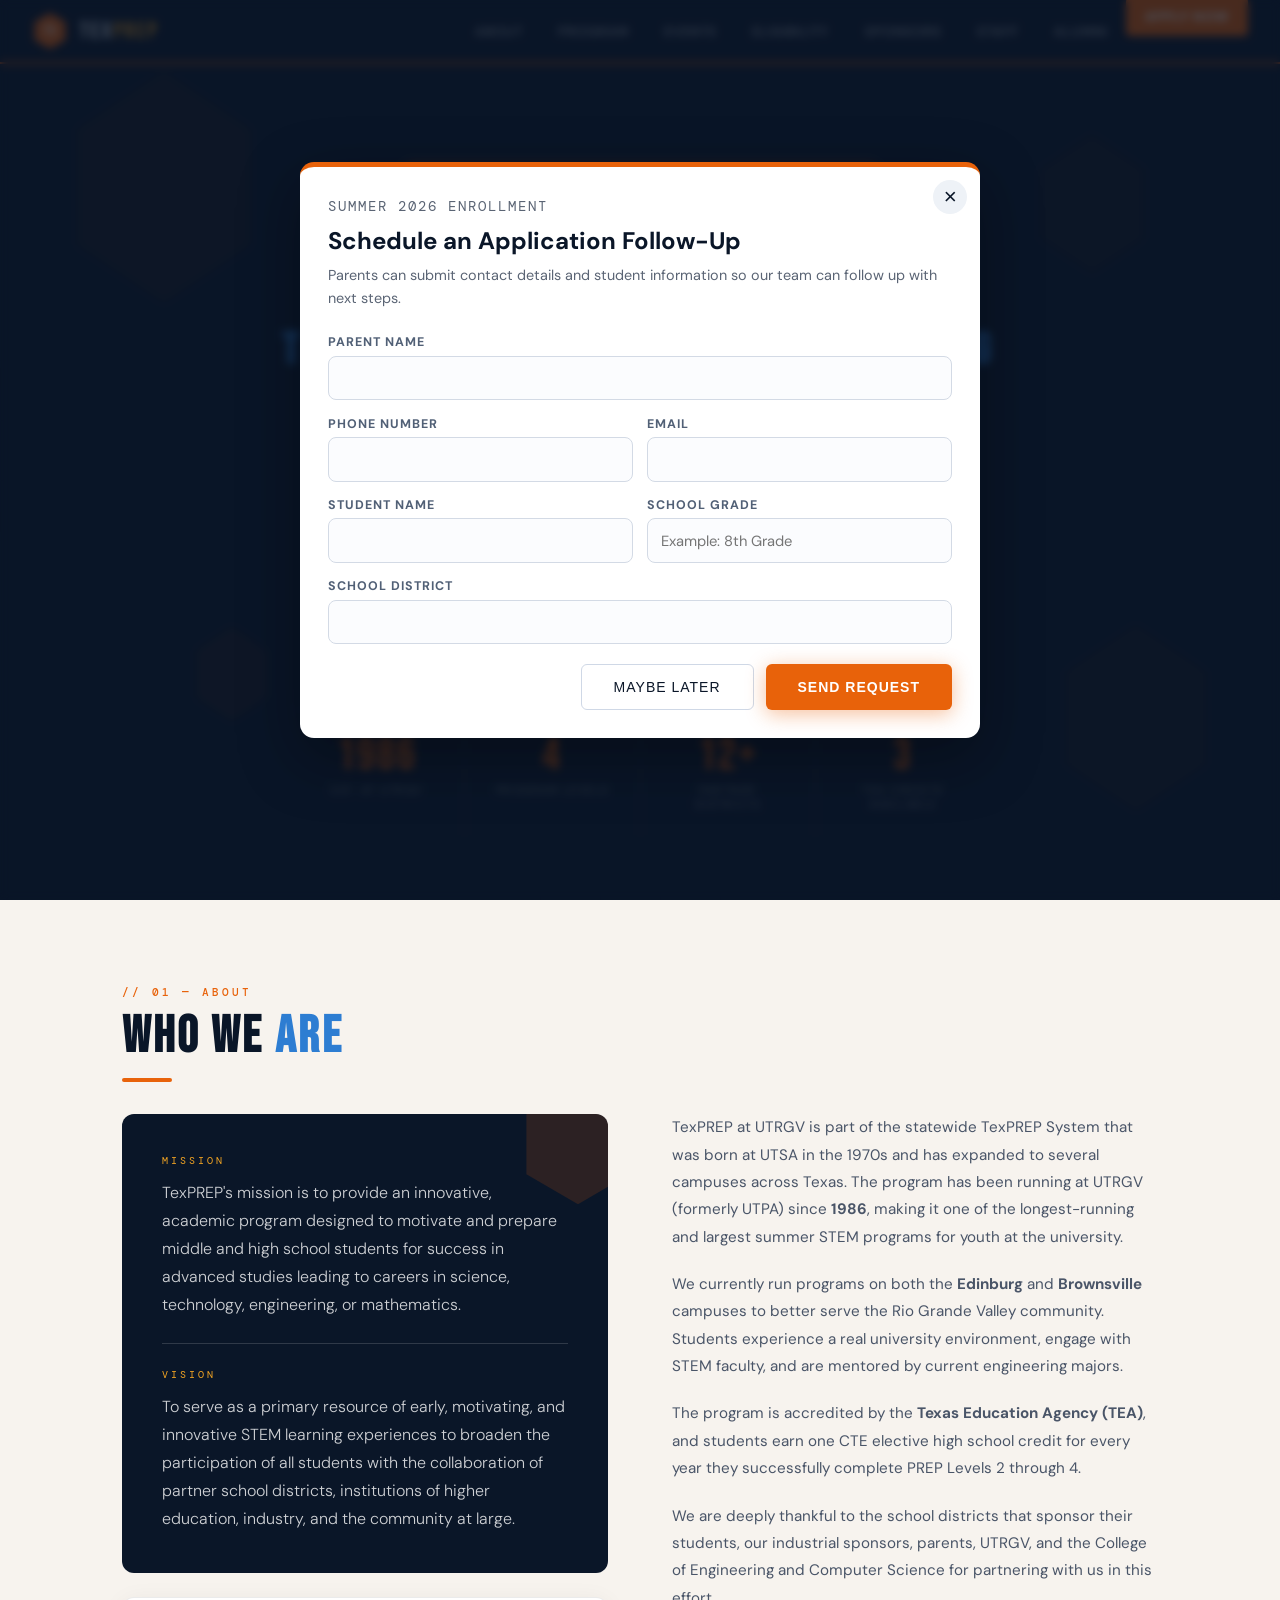
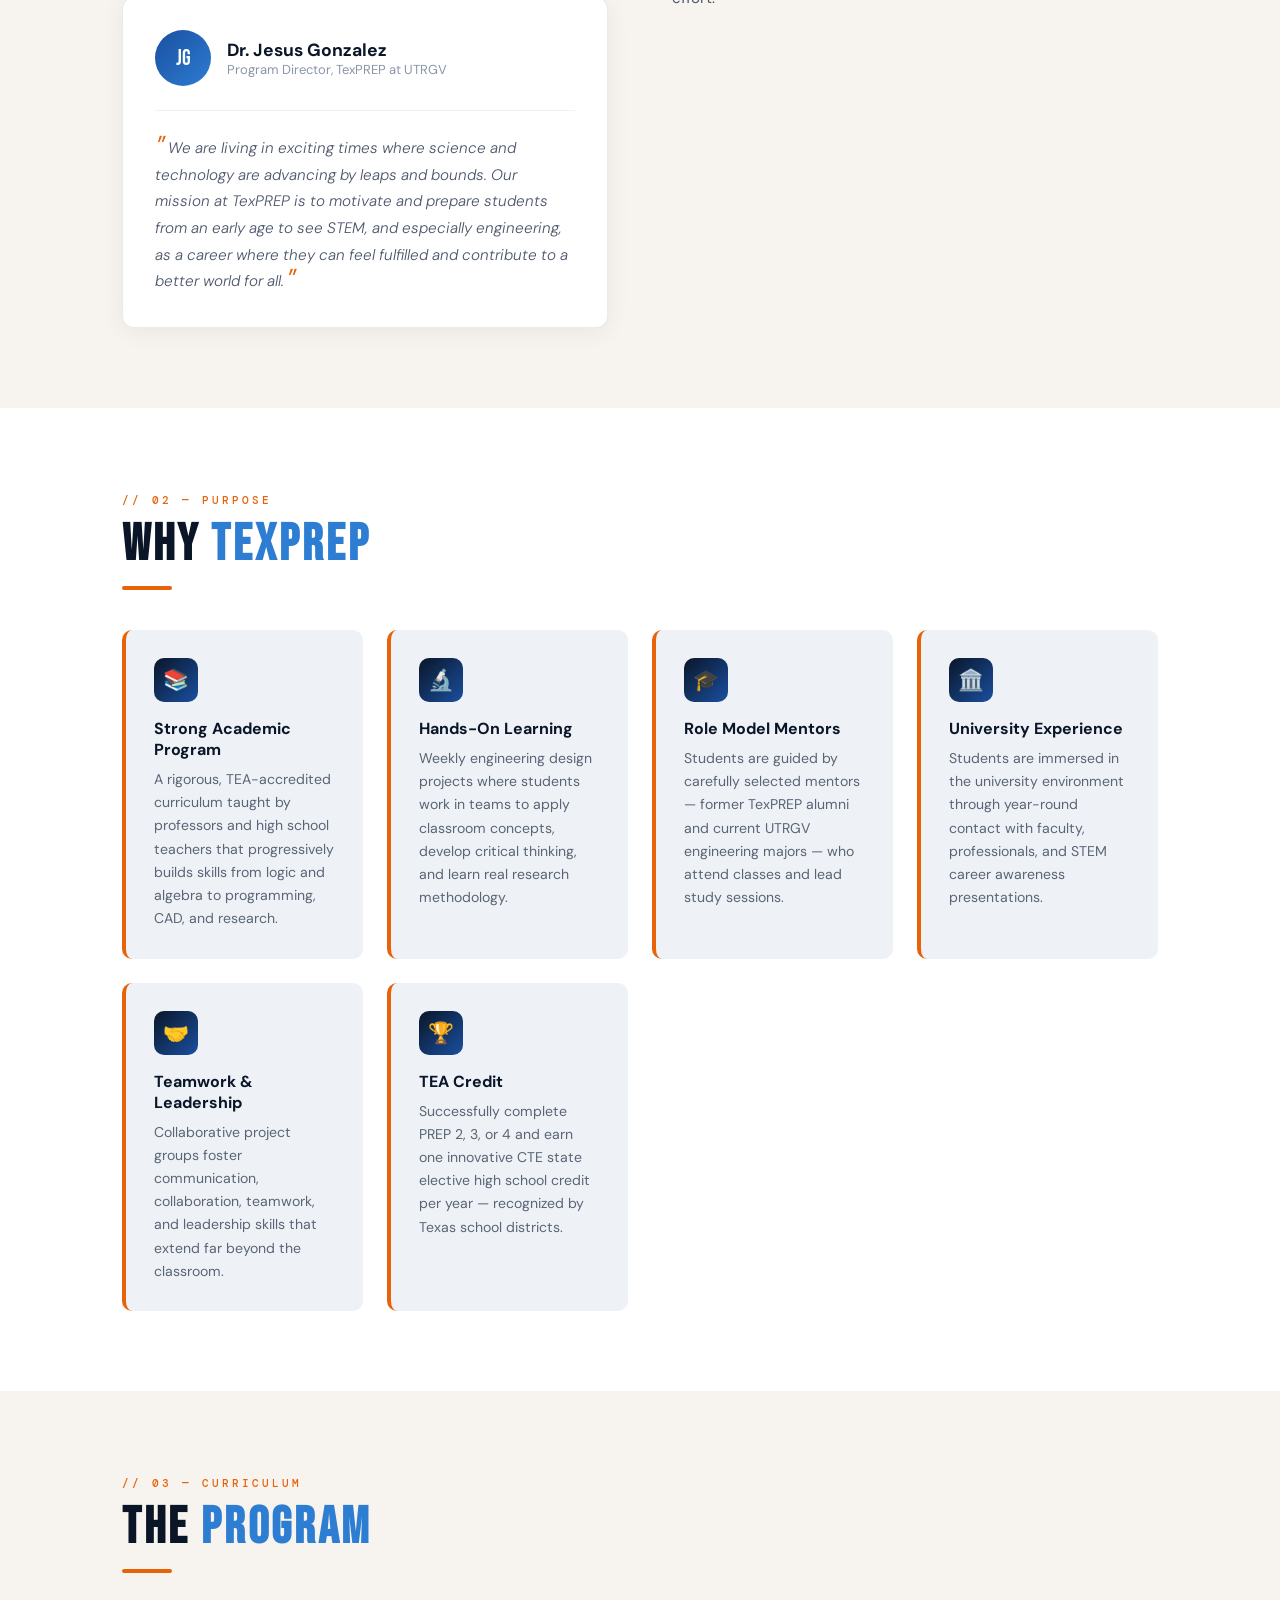
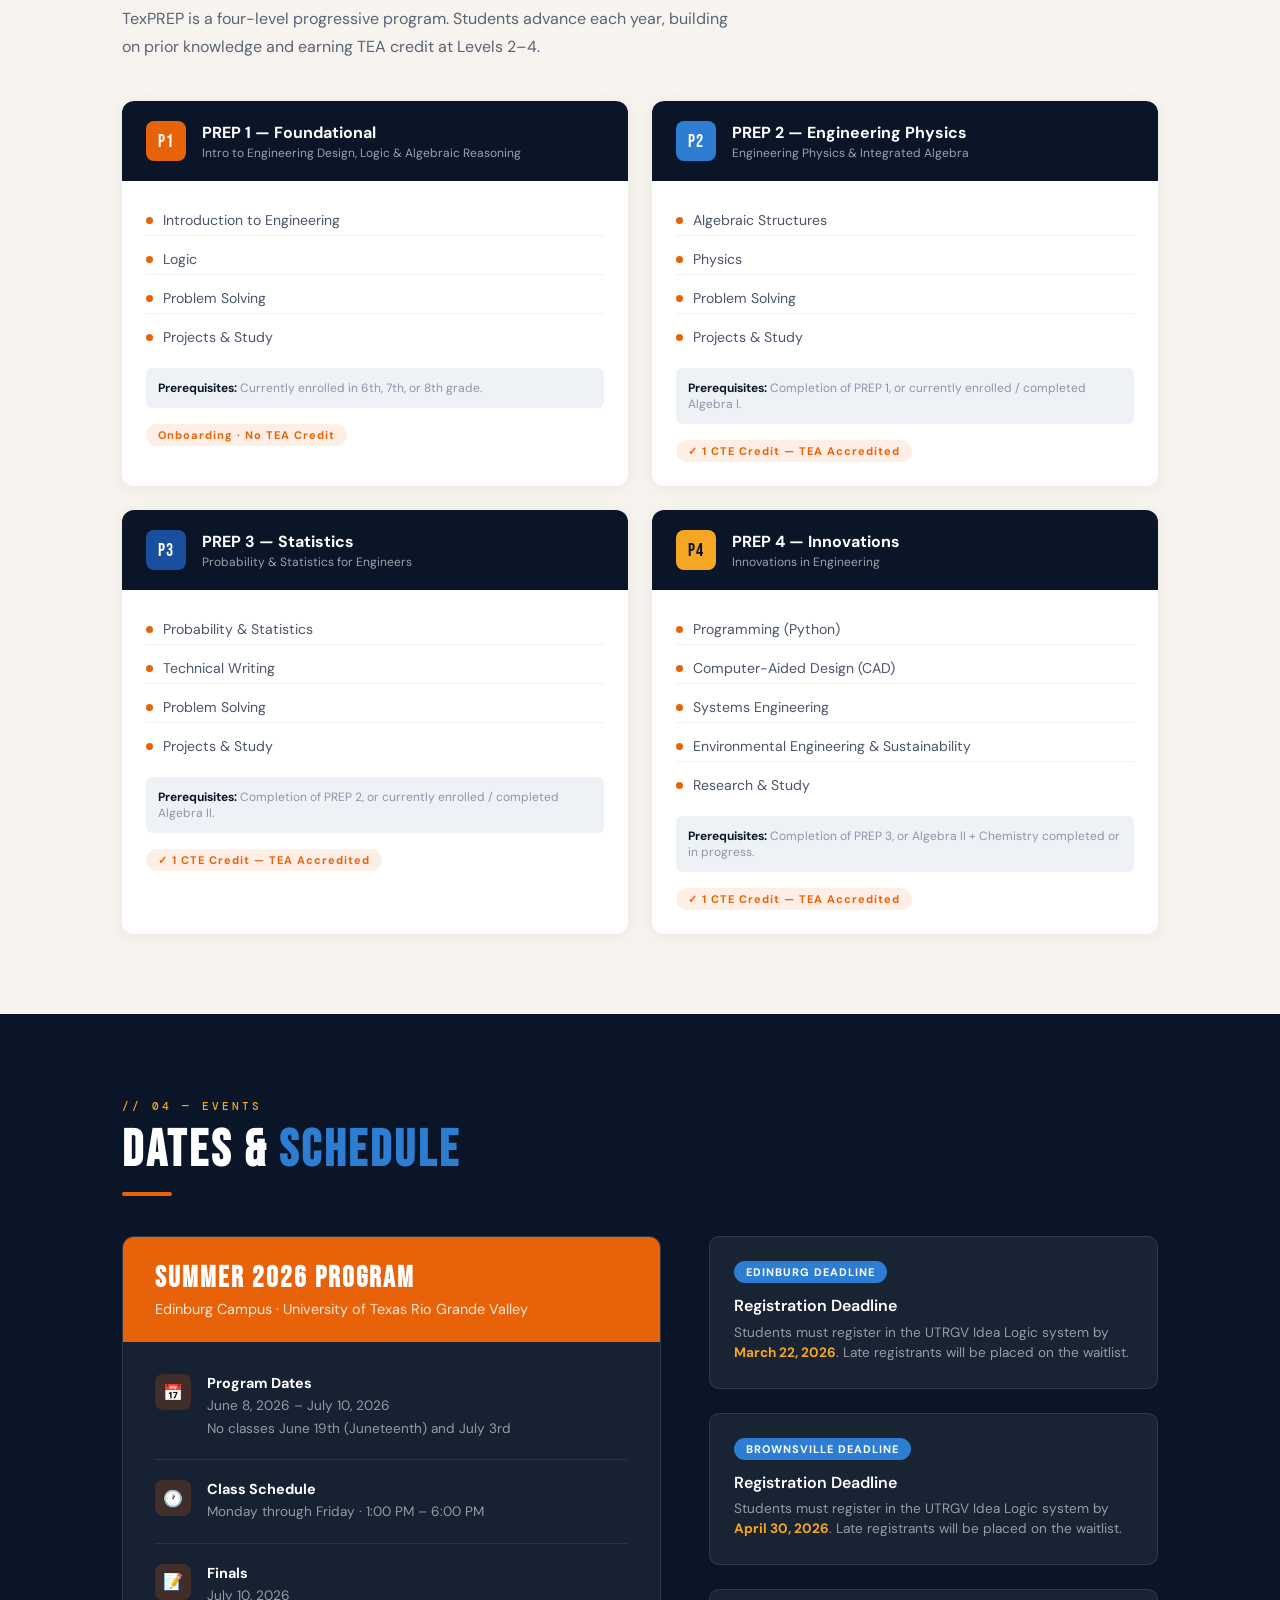
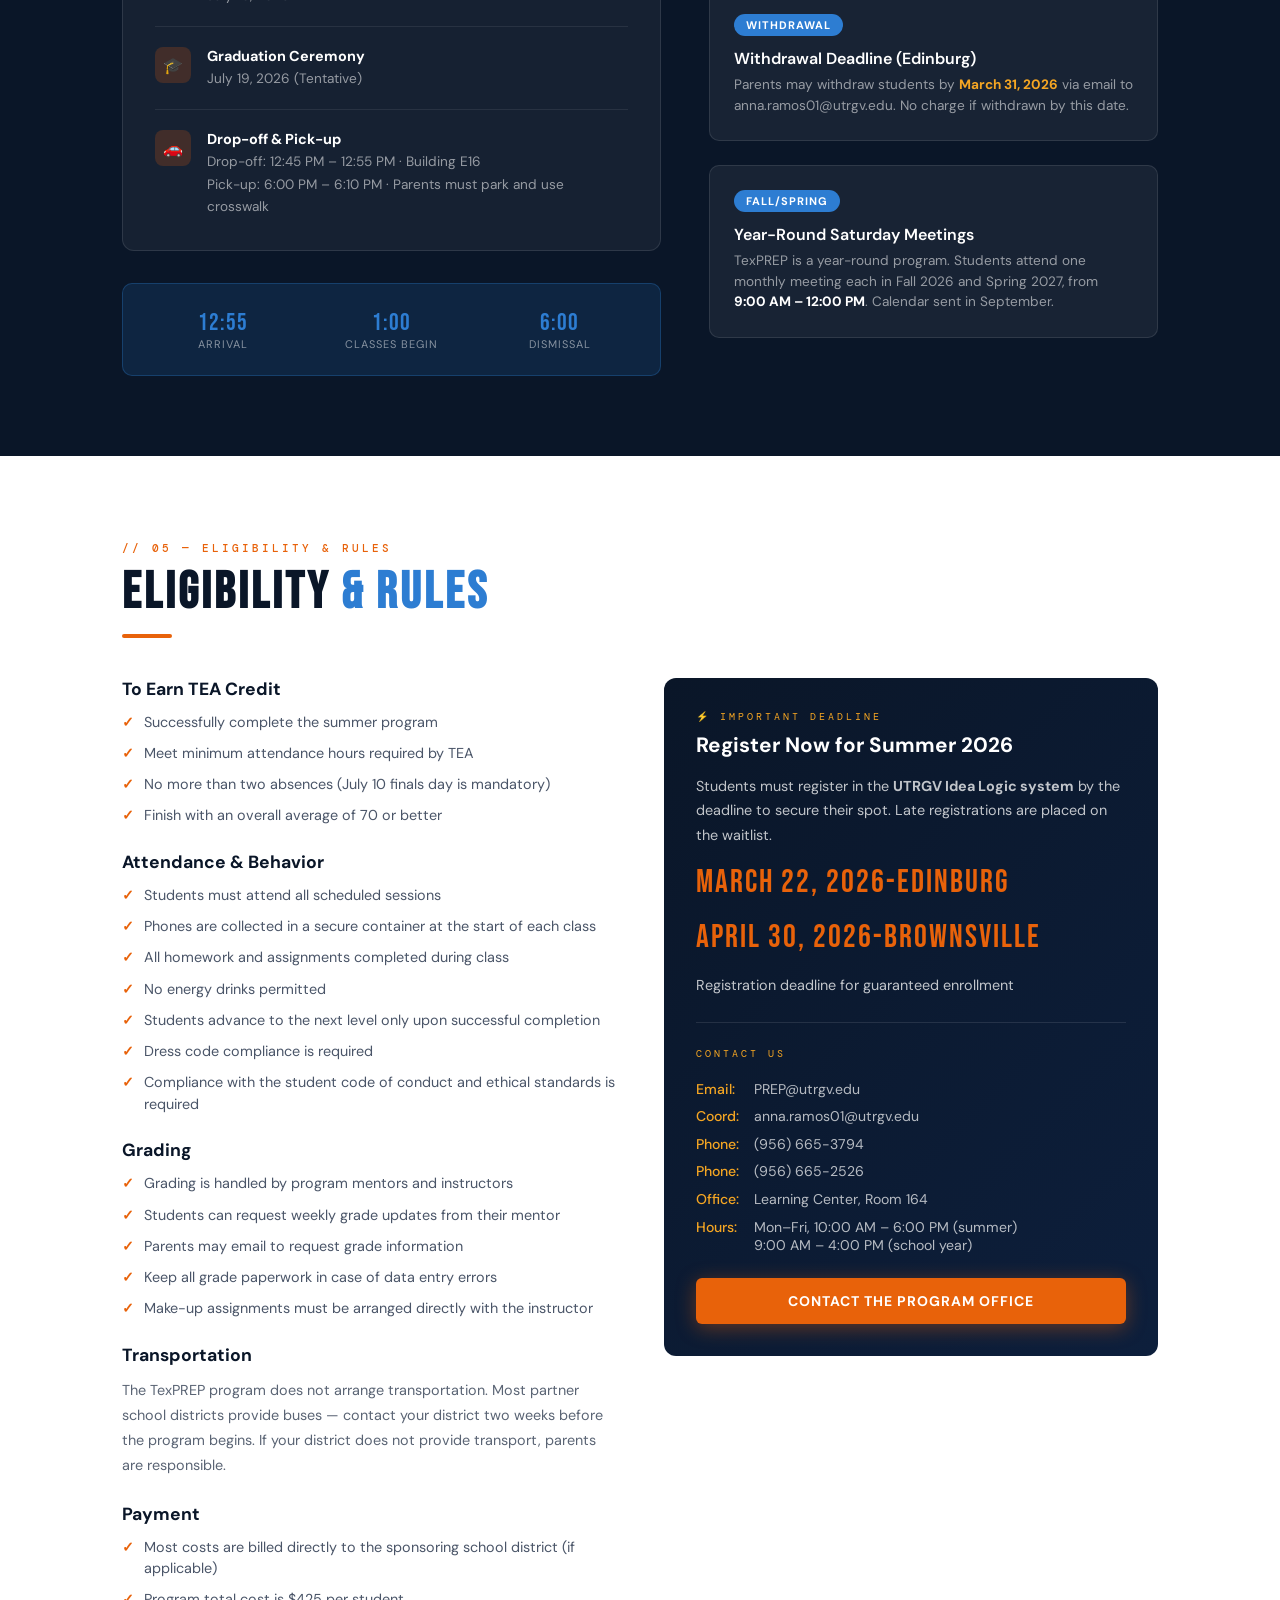
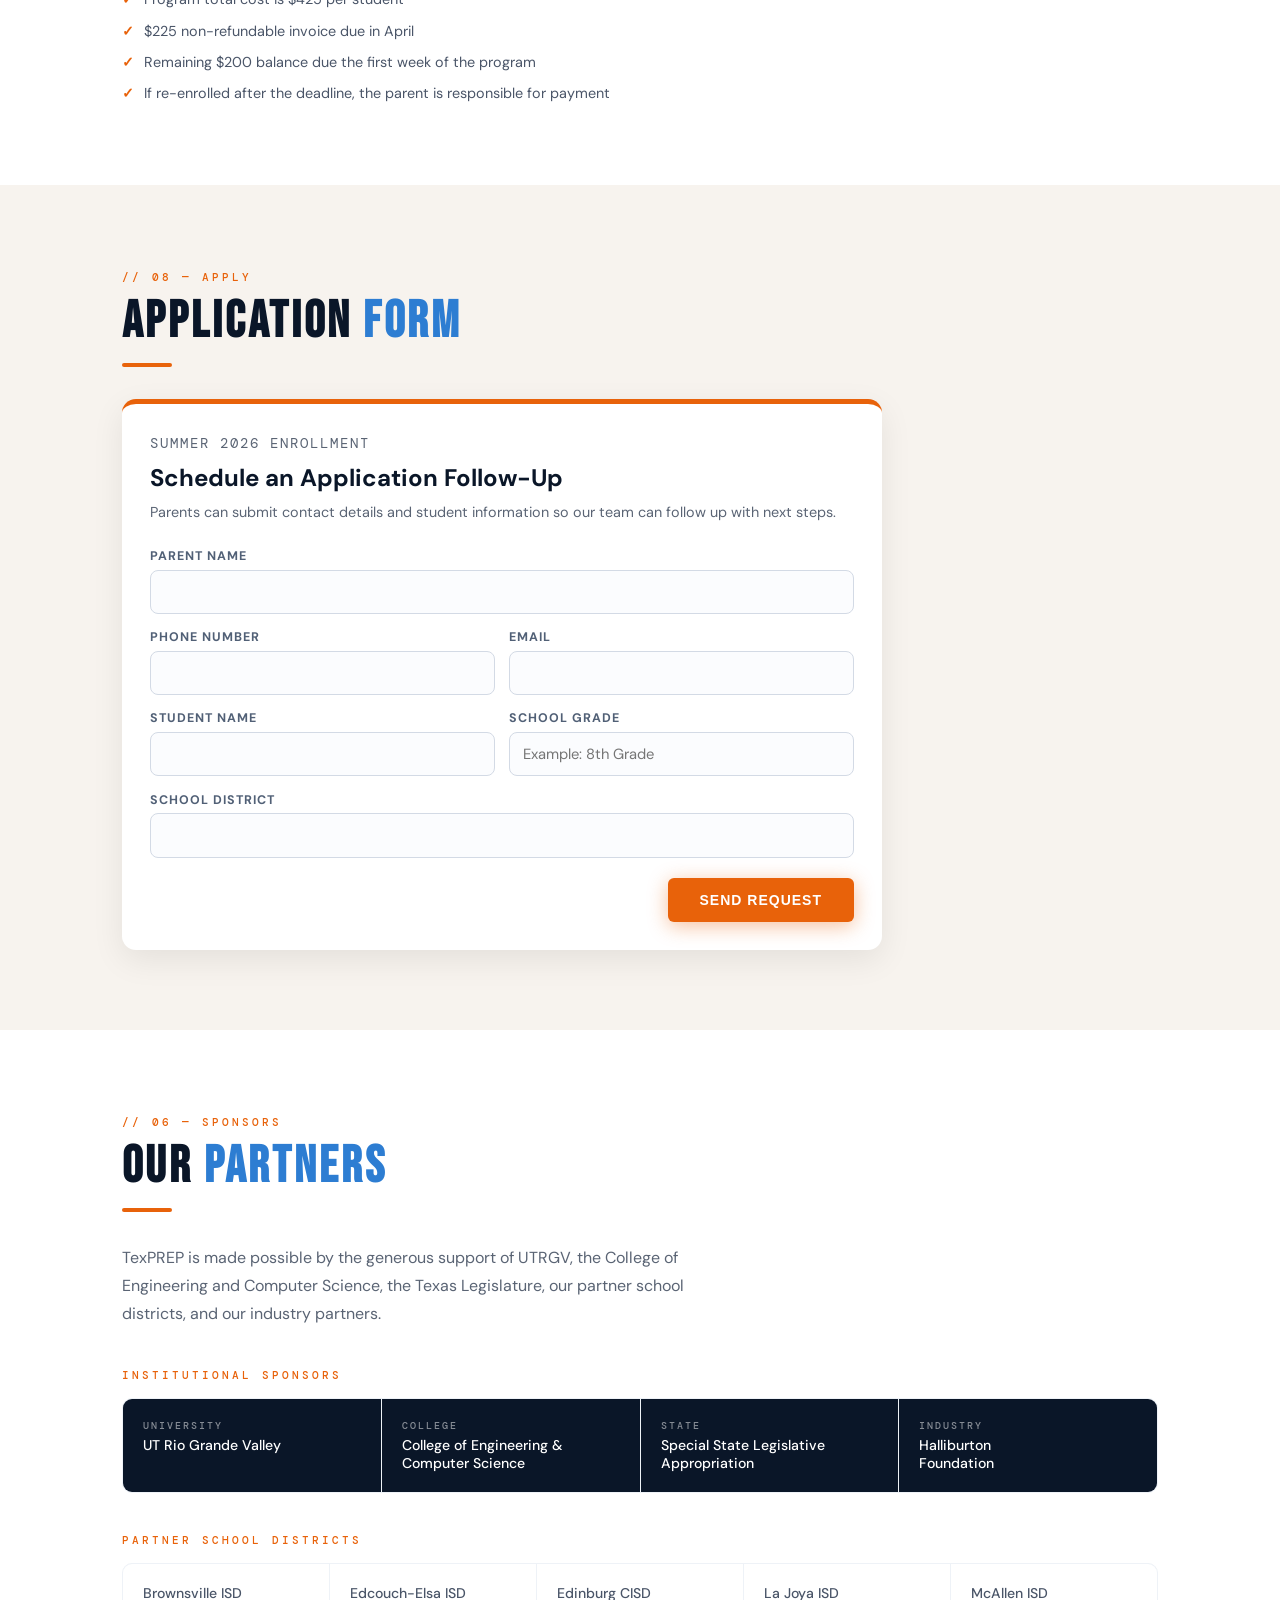
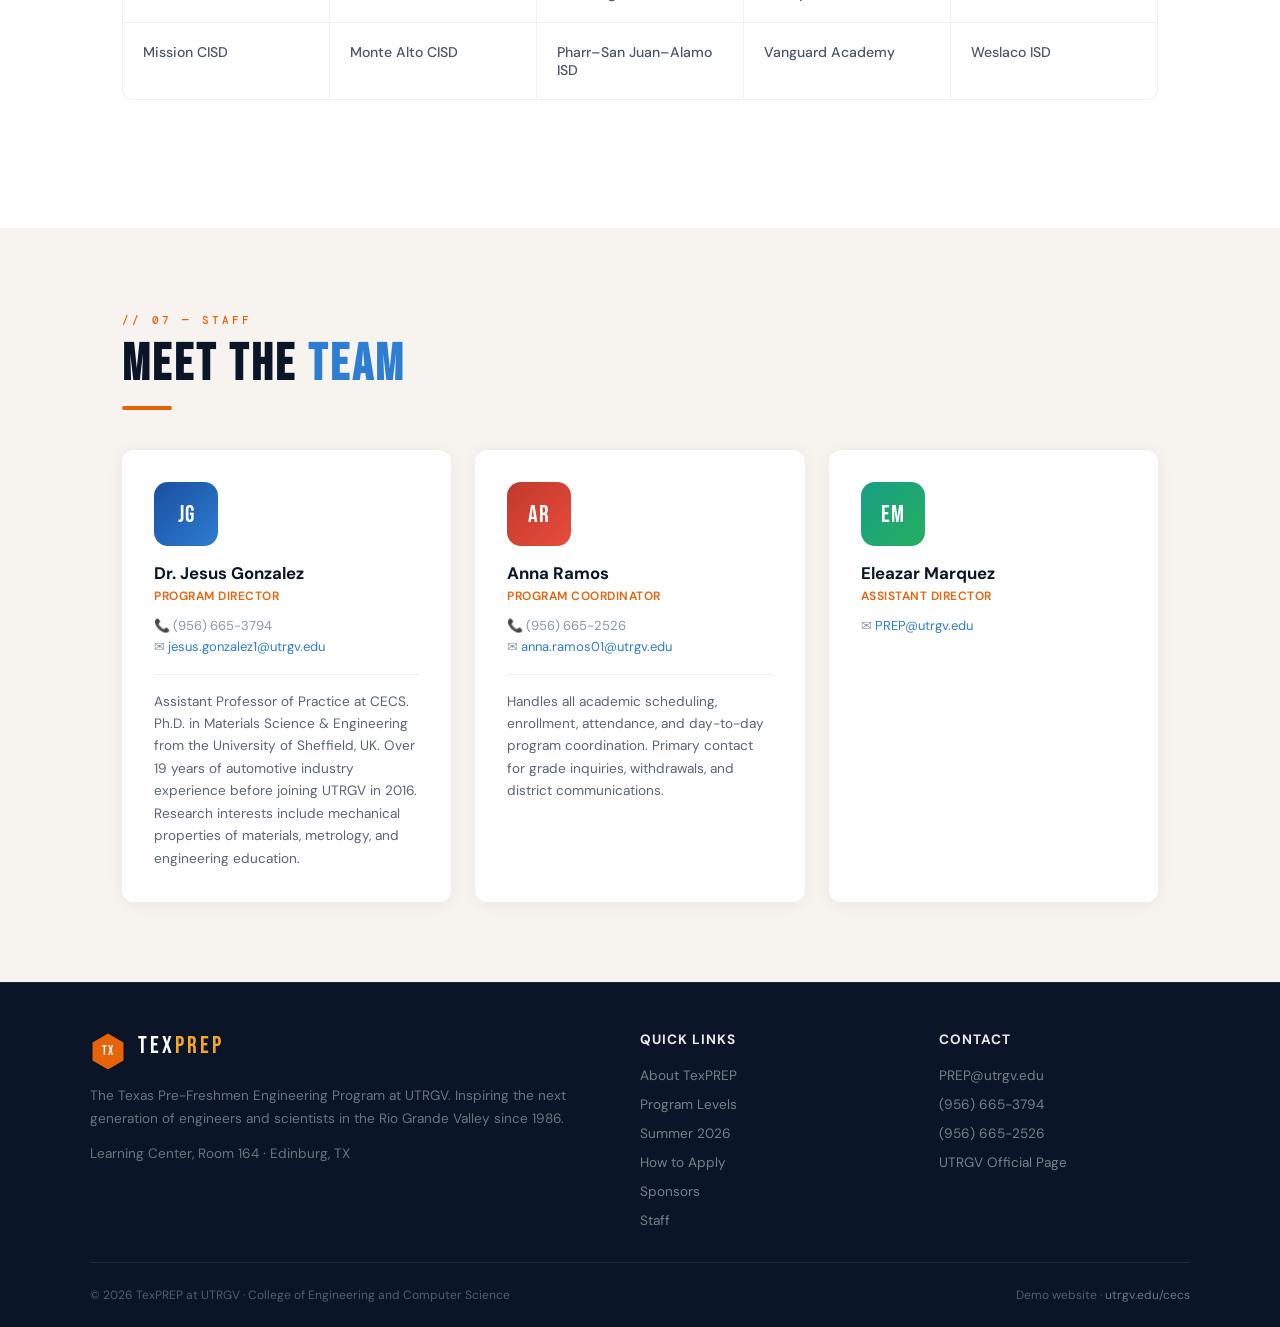
==== commit b64ad430: "video" ====
--- a/index.html
+++ b/index.html
@@ -24,7 +24,7 @@
     <a href="#sponsors">Sponsors</a>
     <a href="#staff">Staff</a>
     <a href="alumni.html">Alumni</a>
-    <a href="#eligibility" class="nav-cta">Apply Now</a>
+    <a href="#apply" class="nav-cta">Apply Now</a>
   </div>
 </nav>
 
@@ -414,6 +414,66 @@
   </div>
 </section>
 
+<section id="apply">
+  <div class="section-inner">
+    <span class="section-tag">// 08 — Apply</span>
+    <h2 class="section-title">Application <span class="light">Form</span></h2>
+    <div class="divider"></div>
+
+    <div class="schedule-section-card">
+      <div class="schedule-modal-head">
+        <p class="schedule-kicker">Summer 2026 Enrollment</p>
+        <h3 id="scheduleFormTitle">Schedule an Application Follow-Up</h3>
+        <p>Parents can submit contact details and student information so our team can follow up with next steps.</p>
+      </div>
+
+      <form id="scheduleForm" class="schedule-form" action="https://formsubmit.co/ajax/jesus.gonzalez1@utrgv.edu" method="post">
+        <input type="hidden" name="_subject" value="TexPREP Parent Schedule Request">
+        <input type="hidden" name="_captcha" value="false">
+        <input type="text" name="_honey" tabindex="-1" autocomplete="off" style="position:absolute;left:-9999px;">
+
+        <div>
+          <label for="parentName">Parent Name</label>
+          <input id="parentName" name="Parent Name" type="text" required>
+        </div>
+
+        <div class="schedule-form-grid">
+          <div>
+            <label for="parentPhone">Phone Number</label>
+            <input id="parentPhone" name="Phone Number" type="tel" required>
+          </div>
+          <div>
+            <label for="parentEmail">Email</label>
+            <input id="parentEmail" name="Email" type="email" required>
+          </div>
+        </div>
+
+        <div class="schedule-form-grid">
+          <div>
+            <label for="studentName">Student Name</label>
+            <input id="studentName" name="Student Name" type="text" required>
+          </div>
+          <div>
+            <label for="schoolGrade">School Grade</label>
+            <input id="schoolGrade" name="School Grade" type="text" placeholder="Example: 8th Grade" required>
+          </div>
+        </div>
+
+        <div>
+          <label for="schoolDistrict">School District</label>
+          <input id="schoolDistrict" name="School District" type="text" required>
+        </div>
+
+        <p id="scheduleStatus" class="schedule-status" aria-live="polite"></p>
+
+        <div class="schedule-actions">
+          <button type="submit" class="btn-primary schedule-submit">Send Request</button>
+        </div>
+      </form>
+    </div>
+  </div>
+</section>
+
 <!-- SPONSORS -->
 <section id="sponsors">
   <div class="section-inner">
@@ -541,6 +601,62 @@
   </div>
 </footer>
 
+<div class="schedule-modal-backdrop" id="scheduleModal" aria-hidden="true">
+  <div class="schedule-modal" role="dialog" aria-modal="true" aria-labelledby="scheduleModalTitle">
+    <button type="button" class="schedule-close" id="scheduleClose" aria-label="Close schedule form">×</button>
+    <div class="schedule-modal-head">
+      <p class="schedule-kicker">Summer 2026 Enrollment</p>
+      <h3 id="scheduleModalTitle">Schedule an Application Follow-Up</h3>
+      <p>Parents can submit contact details and student information so our team can follow up with next steps.</p>
+    </div>
+
+    <form id="scheduleFormPopup" class="schedule-form" action="https://formsubmit.co/ajax/jesus.gonzalez1@utrgv.edu" method="post">
+      <input type="hidden" name="_subject" value="TexPREP Parent Schedule Request">
+      <input type="hidden" name="_captcha" value="false">
+      <input type="text" name="_honey" tabindex="-1" autocomplete="off" style="position:absolute;left:-9999px;">
+
+      <div>
+        <label for="popupParentName">Parent Name</label>
+        <input id="popupParentName" name="Parent Name" type="text" required>
+      </div>
+
+      <div class="schedule-form-grid">
+        <div>
+          <label for="popupParentPhone">Phone Number</label>
+          <input id="popupParentPhone" name="Phone Number" type="tel" required>
+        </div>
+        <div>
+          <label for="popupParentEmail">Email</label>
+          <input id="popupParentEmail" name="Email" type="email" required>
+        </div>
+      </div>
+
+      <div class="schedule-form-grid">
+        <div>
+          <label for="popupStudentName">Student Name</label>
+          <input id="popupStudentName" name="Student Name" type="text" required>
+        </div>
+        <div>
+          <label for="popupSchoolGrade">School Grade</label>
+          <input id="popupSchoolGrade" name="School Grade" type="text" placeholder="Example: 8th Grade" required>
+        </div>
+      </div>
+
+      <div>
+        <label for="popupSchoolDistrict">School District</label>
+        <input id="popupSchoolDistrict" name="School District" type="text" required>
+      </div>
+
+      <p id="scheduleStatusPopup" class="schedule-status" aria-live="polite"></p>
+
+      <div class="schedule-actions">
+        <button type="button" id="scheduleDismiss" class="btn-outline schedule-later">Maybe Later</button>
+        <button type="submit" class="btn-primary schedule-submit">Send Request</button>
+      </div>
+    </form>
+  </div>
+</div>
+
 <script>
   // Active nav link on scroll
   const sections = document.querySelectorAll('section[id]');
@@ -571,6 +687,108 @@
     el.style.transition = 'opacity 0.5s ease, transform 0.5s ease';
     observer.observe(el);
   });
+
+  // Parent application forms (section + popup)
+  const scheduleModal = document.getElementById('scheduleModal');
+  const scheduleClose = document.getElementById('scheduleClose');
+  const scheduleDismiss = document.getElementById('scheduleDismiss');
+  const applyNowNavButton = document.querySelector('.nav-cta[href="#apply"]');
+  let schedulePopupTimer = null;
+
+  const closeScheduleModal = () => {
+    if (!scheduleModal) return;
+    scheduleModal.classList.remove('open');
+    scheduleModal.setAttribute('aria-hidden', 'true');
+    document.body.classList.remove('modal-open');
+  };
+
+  const openScheduleModal = () => {
+    if (!scheduleModal) return;
+    scheduleModal.classList.add('open');
+    scheduleModal.setAttribute('aria-hidden', 'false');
+    document.body.classList.add('modal-open');
+  };
+
+  const bindScheduleForm = (formId, statusId, onSuccess) => {
+    const form = document.getElementById(formId);
+    const status = document.getElementById(statusId);
+    if (!form || !status) return;
+
+    form.addEventListener('submit', async (event) => {
+      event.preventDefault();
+
+      const submitButton = form.querySelector('.schedule-submit');
+      const originalText = submitButton.textContent;
+
+      submitButton.disabled = true;
+      submitButton.textContent = 'Sending...';
+      status.className = 'schedule-status';
+      status.textContent = '';
+
+      try {
+        const response = await fetch(form.action, {
+          method: 'POST',
+          body: new FormData(form),
+          headers: {
+            Accept: 'application/json'
+          }
+        });
+
+        if (!response.ok) {
+          throw new Error('Submission failed');
+        }
+
+        form.reset();
+        status.className = 'schedule-status success';
+        status.textContent = 'Thank you. Your request was submitted successfully.';
+        if (onSuccess) onSuccess();
+      } catch (error) {
+        status.className = 'schedule-status error';
+        status.textContent = 'We could not submit your request right now. Please try again in a moment.';
+      } finally {
+        submitButton.disabled = false;
+        submitButton.textContent = originalText;
+      }
+    });
+  };
+
+  bindScheduleForm('scheduleForm', 'scheduleStatus');
+  bindScheduleForm('scheduleFormPopup', 'scheduleStatusPopup', () => {
+    setTimeout(closeScheduleModal, 1200);
+  });
+
+  if (scheduleModal && scheduleClose && scheduleDismiss) {
+    window.addEventListener('load', () => {
+      if (window.location.hash !== '#apply') {
+        schedulePopupTimer = setTimeout(openScheduleModal, 500);
+      }
+    });
+
+    if (applyNowNavButton) {
+      applyNowNavButton.addEventListener('click', () => {
+        if (schedulePopupTimer) {
+          clearTimeout(schedulePopupTimer);
+          schedulePopupTimer = null;
+        }
+        closeScheduleModal();
+      });
+    }
+
+    scheduleClose.addEventListener('click', closeScheduleModal);
+    scheduleDismiss.addEventListener('click', closeScheduleModal);
+
+    scheduleModal.addEventListener('click', (event) => {
+      if (event.target === scheduleModal) {
+        closeScheduleModal();
+      }
+    });
+
+    document.addEventListener('keydown', (event) => {
+      if (event.key === 'Escape' && scheduleModal.classList.contains('open')) {
+        closeScheduleModal();
+      }
+    });
+  }
 </script>
 </body>
 </html>
--- a/styles.css
+++ b/styles.css
@@ -639,6 +639,165 @@
   cursor: not-allowed;
 }
 
+/* ── APPLY FORM ── */
+#apply {
+  background: var(--cream);
+}
+body.modal-open {
+  overflow: hidden;
+}
+.schedule-modal-backdrop {
+  position: fixed;
+  inset: 0;
+  z-index: 1200;
+  display: flex;
+  align-items: center;
+  justify-content: center;
+  padding: 1rem;
+  background: rgba(10,22,40,0.72);
+  backdrop-filter: blur(4px);
+  opacity: 0;
+  pointer-events: none;
+  transition: opacity 0.2s ease;
+}
+.schedule-modal-backdrop.open {
+  opacity: 1;
+  pointer-events: auto;
+}
+.schedule-modal {
+  width: min(680px, 100%);
+  background: white;
+  border-radius: 14px;
+  border-top: 5px solid var(--orange);
+  box-shadow: 0 20px 60px rgba(0,0,0,0.35);
+  max-height: 90vh;
+  overflow: auto;
+  position: relative;
+}
+.schedule-close {
+  position: absolute;
+  top: 0.8rem;
+  right: 0.8rem;
+  width: 34px;
+  height: 34px;
+  border: none;
+  border-radius: 50%;
+  background: var(--light);
+  color: var(--navy);
+  font-size: 1.4rem;
+  line-height: 1;
+  cursor: pointer;
+}
+.schedule-close:hover {
+  background: #dde5f1;
+}
+.schedule-section-card {
+  background: white;
+  border-top: 5px solid var(--orange);
+  border-radius: 14px;
+  box-shadow: 0 10px 32px rgba(0,0,0,0.08);
+  max-width: 760px;
+}
+.schedule-modal-head {
+  padding: 1.75rem 1.75rem 0.75rem;
+}
+.schedule-kicker {
+  font-family: 'DM Mono', monospace;
+  font-size: 0.7rem;
+  letter-spacing: 2px;
+  text-transform: uppercase;
+  color: var(--orange);
+  margin-bottom: 0.45rem;
+}
+.schedule-modal-head h3 {
+  font-size: 1.5rem;
+  color: var(--navy);
+  margin-bottom: 0.5rem;
+}
+.schedule-modal-head p {
+  color: #5a6474;
+  line-height: 1.6;
+  font-size: 0.9rem;
+}
+.schedule-form {
+  display: flex;
+  flex-direction: column;
+  gap: 0.95rem;
+  padding: 0.75rem 1.75rem 1.75rem;
+}
+.schedule-form-grid {
+  display: grid;
+  grid-template-columns: 1fr 1fr;
+  gap: 0.9rem;
+}
+.schedule-form label {
+  display: block;
+  font-size: 0.78rem;
+  font-weight: 700;
+  letter-spacing: 1px;
+  text-transform: uppercase;
+  color: #516076;
+  margin-bottom: 0.35rem;
+}
+.schedule-form input {
+  width: 100%;
+  border: 1px solid #d3dae5;
+  border-radius: 8px;
+  padding: 0.7rem 0.8rem;
+  font-family: 'DM Sans', sans-serif;
+  font-size: 0.92rem;
+  color: var(--navy);
+  background: #fbfcfe;
+}
+.schedule-form input:focus {
+  outline: none;
+  border-color: var(--electric);
+  box-shadow: 0 0 0 3px rgba(45,125,210,0.14);
+  background: white;
+}
+.schedule-status {
+  display: none;
+  font-size: 0.84rem;
+  border-radius: 8px;
+  padding: 0.65rem 0.85rem;
+  line-height: 1.5;
+}
+.schedule-status.success {
+  display: block;
+  background: rgba(39,174,96,0.1);
+  border: 1px solid rgba(39,174,96,0.3);
+  color: #1f7a46;
+}
+.schedule-status.error {
+  display: block;
+  background: rgba(231,76,60,0.1);
+  border: 1px solid rgba(231,76,60,0.3);
+  color: #a83124;
+}
+.schedule-actions {
+  display: flex;
+  justify-content: flex-end;
+  gap: 0.75rem;
+  margin-top: 0.3rem;
+}
+.schedule-later {
+  color: var(--navy);
+  border-color: #cfd8e6;
+}
+.schedule-later:hover {
+  background: var(--light);
+  border-color: #cfd8e6;
+}
+.schedule-submit {
+  border: none;
+  cursor: pointer;
+}
+.schedule-submit:disabled {
+  opacity: 0.7;
+  transform: none;
+  cursor: not-allowed;
+}
+
 /* ── RESPONSIVE ── */
 @media (max-width: 768px) {
   .nav-links { display: none; }
@@ -647,4 +806,23 @@
   .alumni-side { position: static; }
   .hero-stats { flex-wrap: wrap; }
   .stat-item { flex: 0 0 50%; border-right: none; border-bottom: 1px solid rgba(255,255,255,0.1); }
-}
+  .schedule-modal {
+    width: 100%;
+    max-height: 92vh;
+  }
+  .schedule-section-card { max-width: 100%; }
+  .schedule-modal-head,
+  .schedule-form {
+    padding-left: 1rem;
+    padding-right: 1rem;
+  }
+  .schedule-form-grid,
+  .schedule-actions {
+    grid-template-columns: 1fr;
+    flex-direction: column;
+  }
+  .schedule-actions .btn-outline,
+  .schedule-actions .btn-primary {
+    width: 100%;
+  }
+}
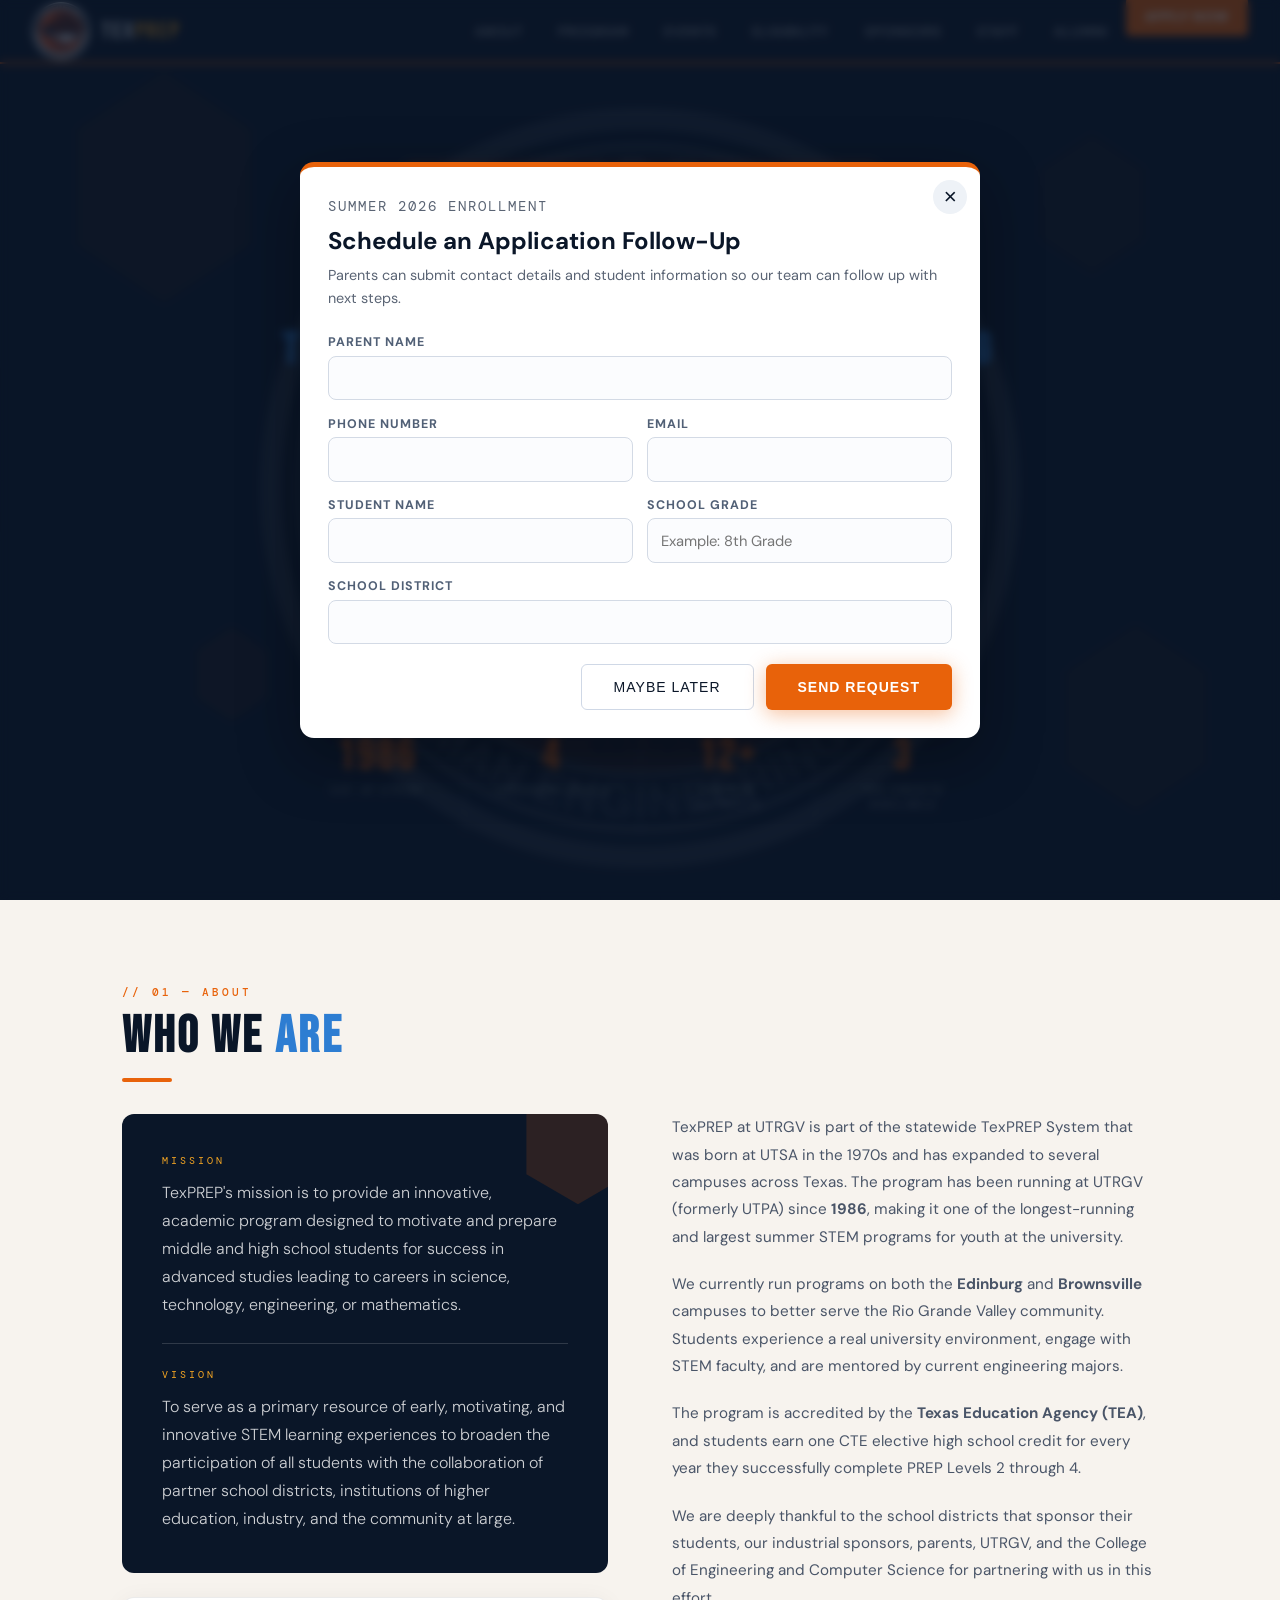
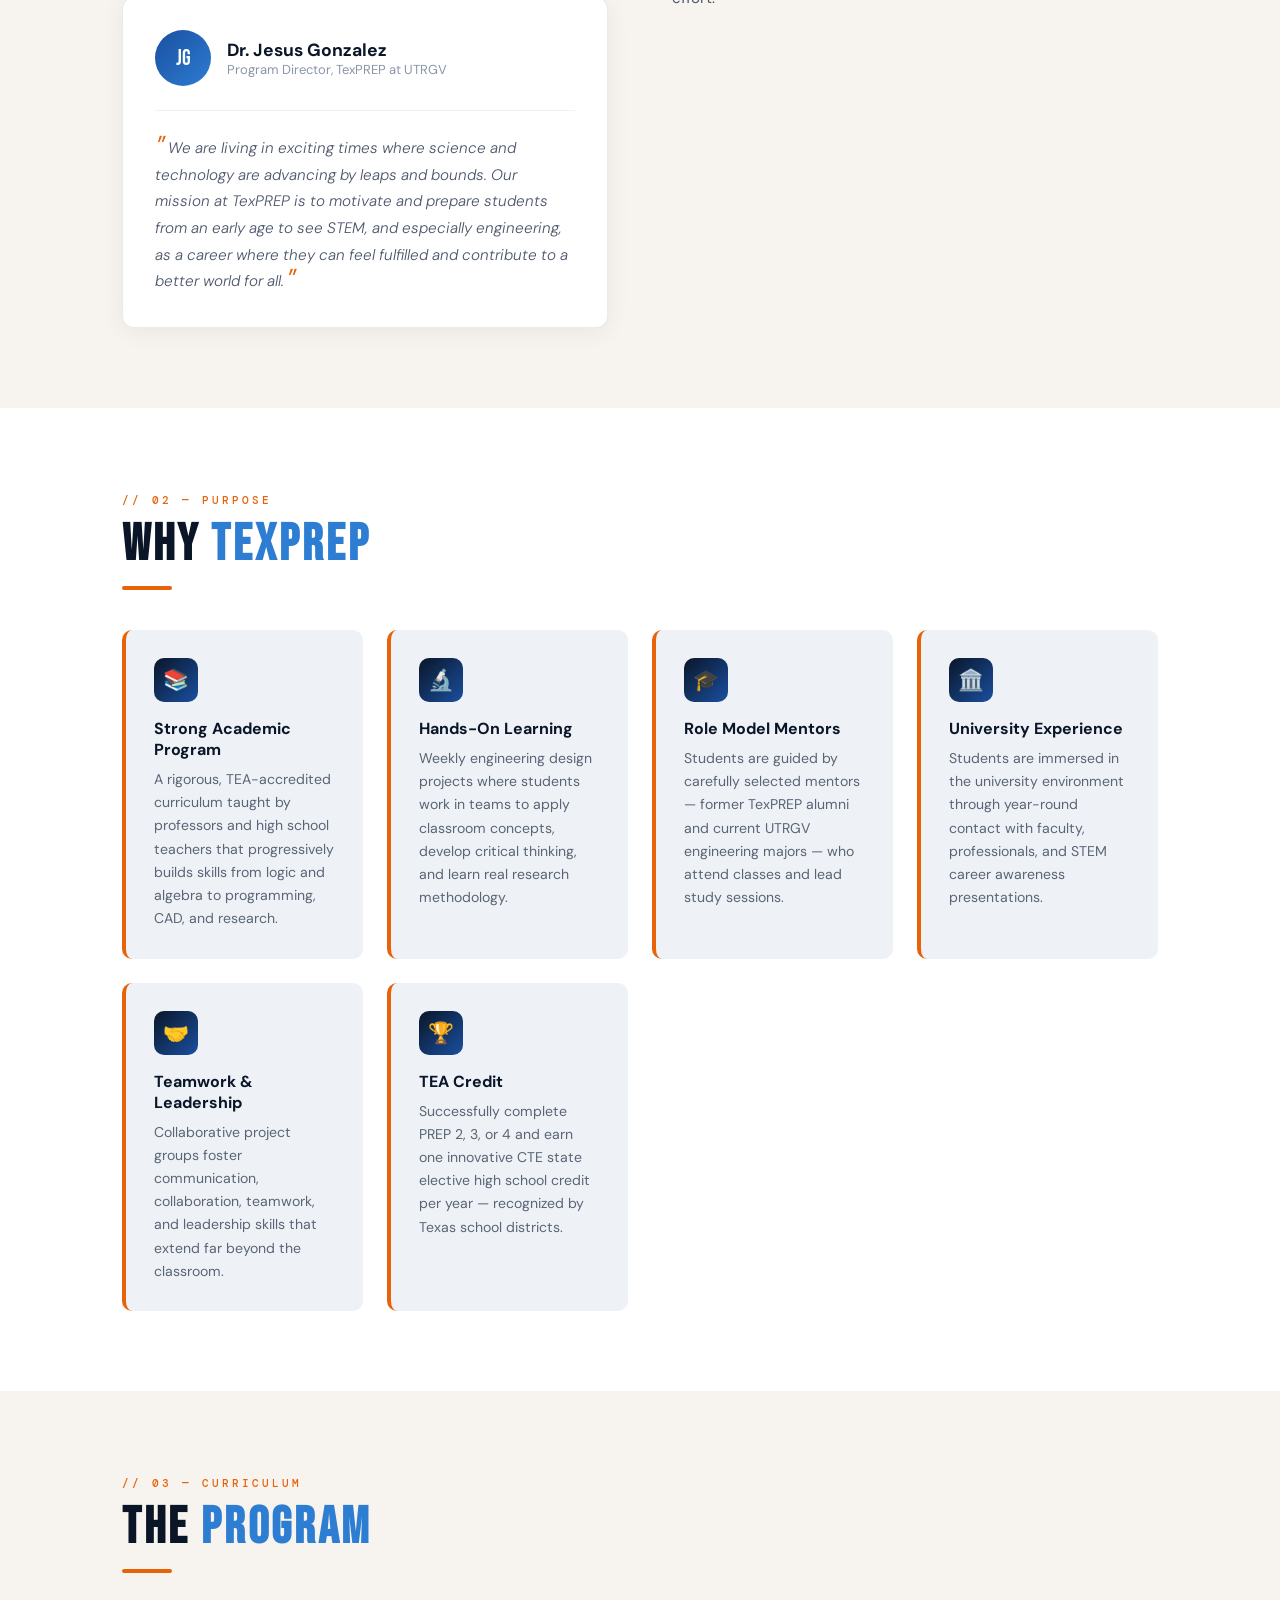
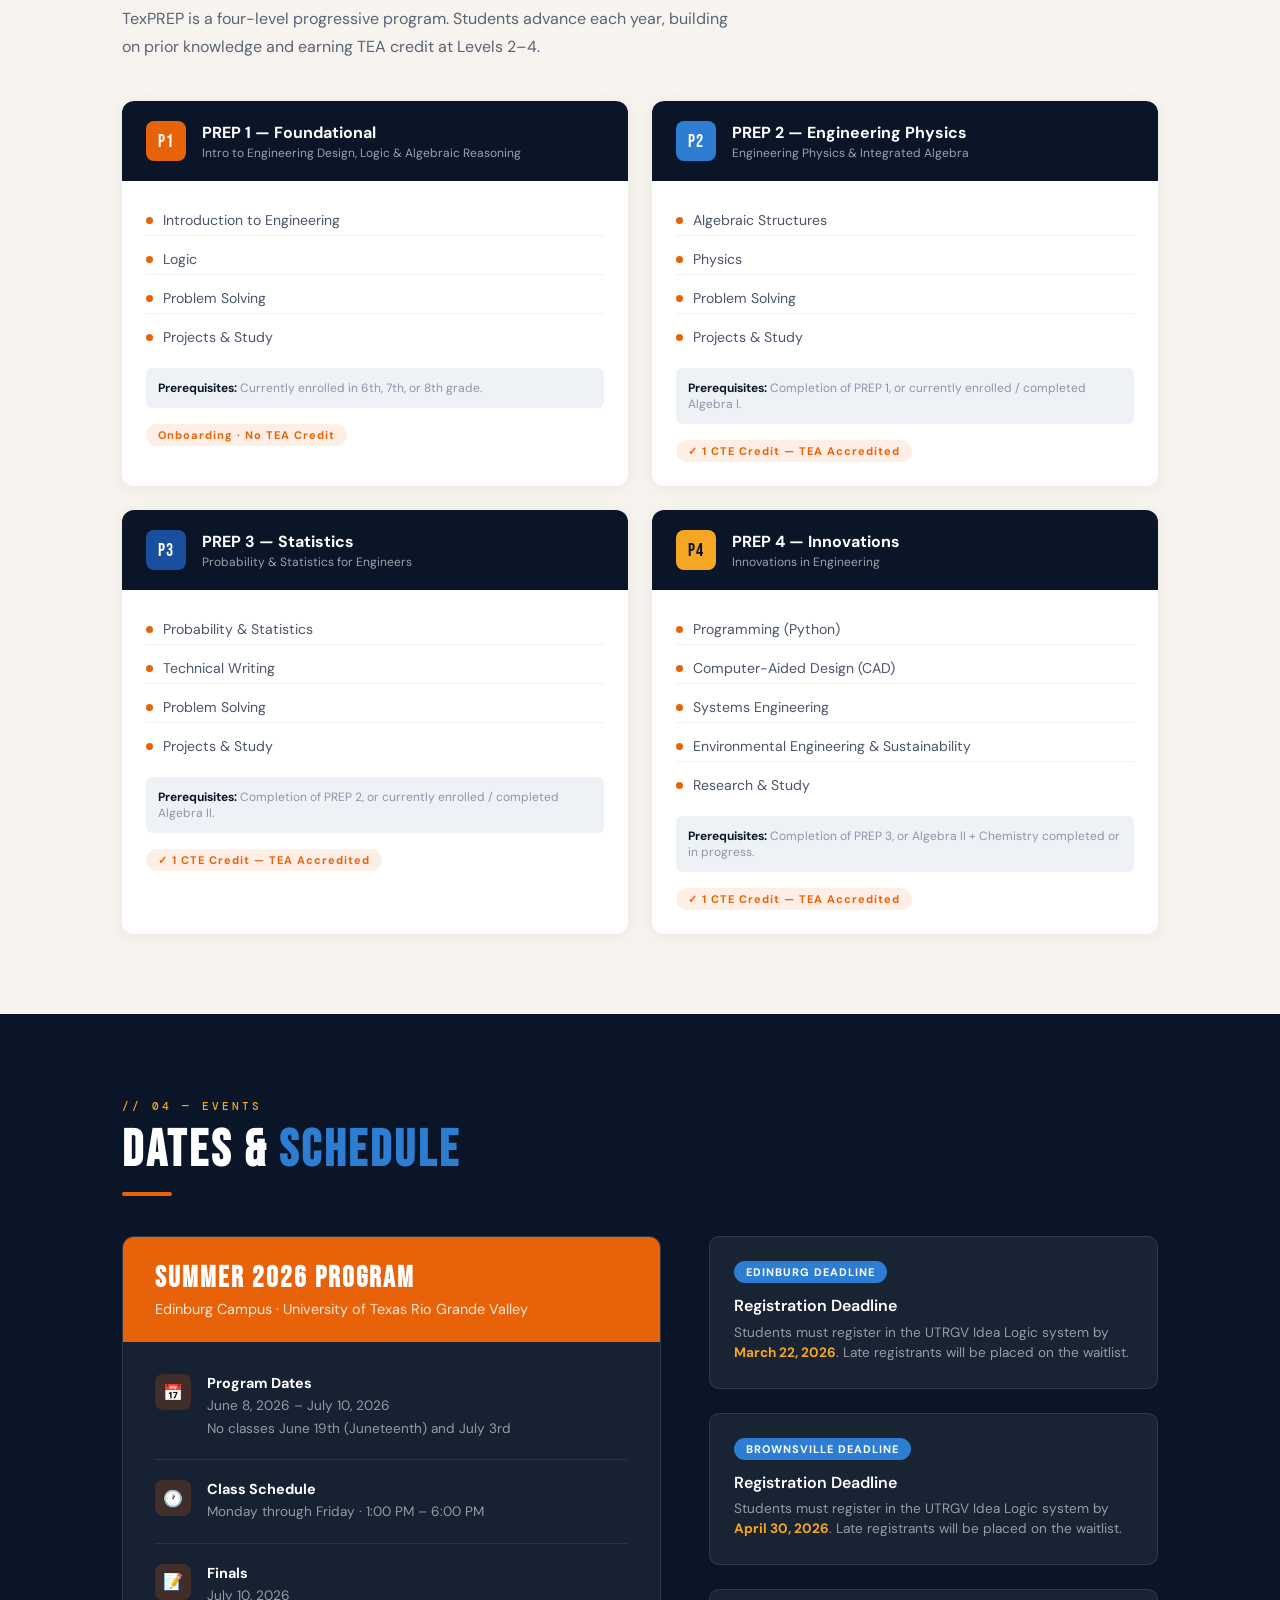
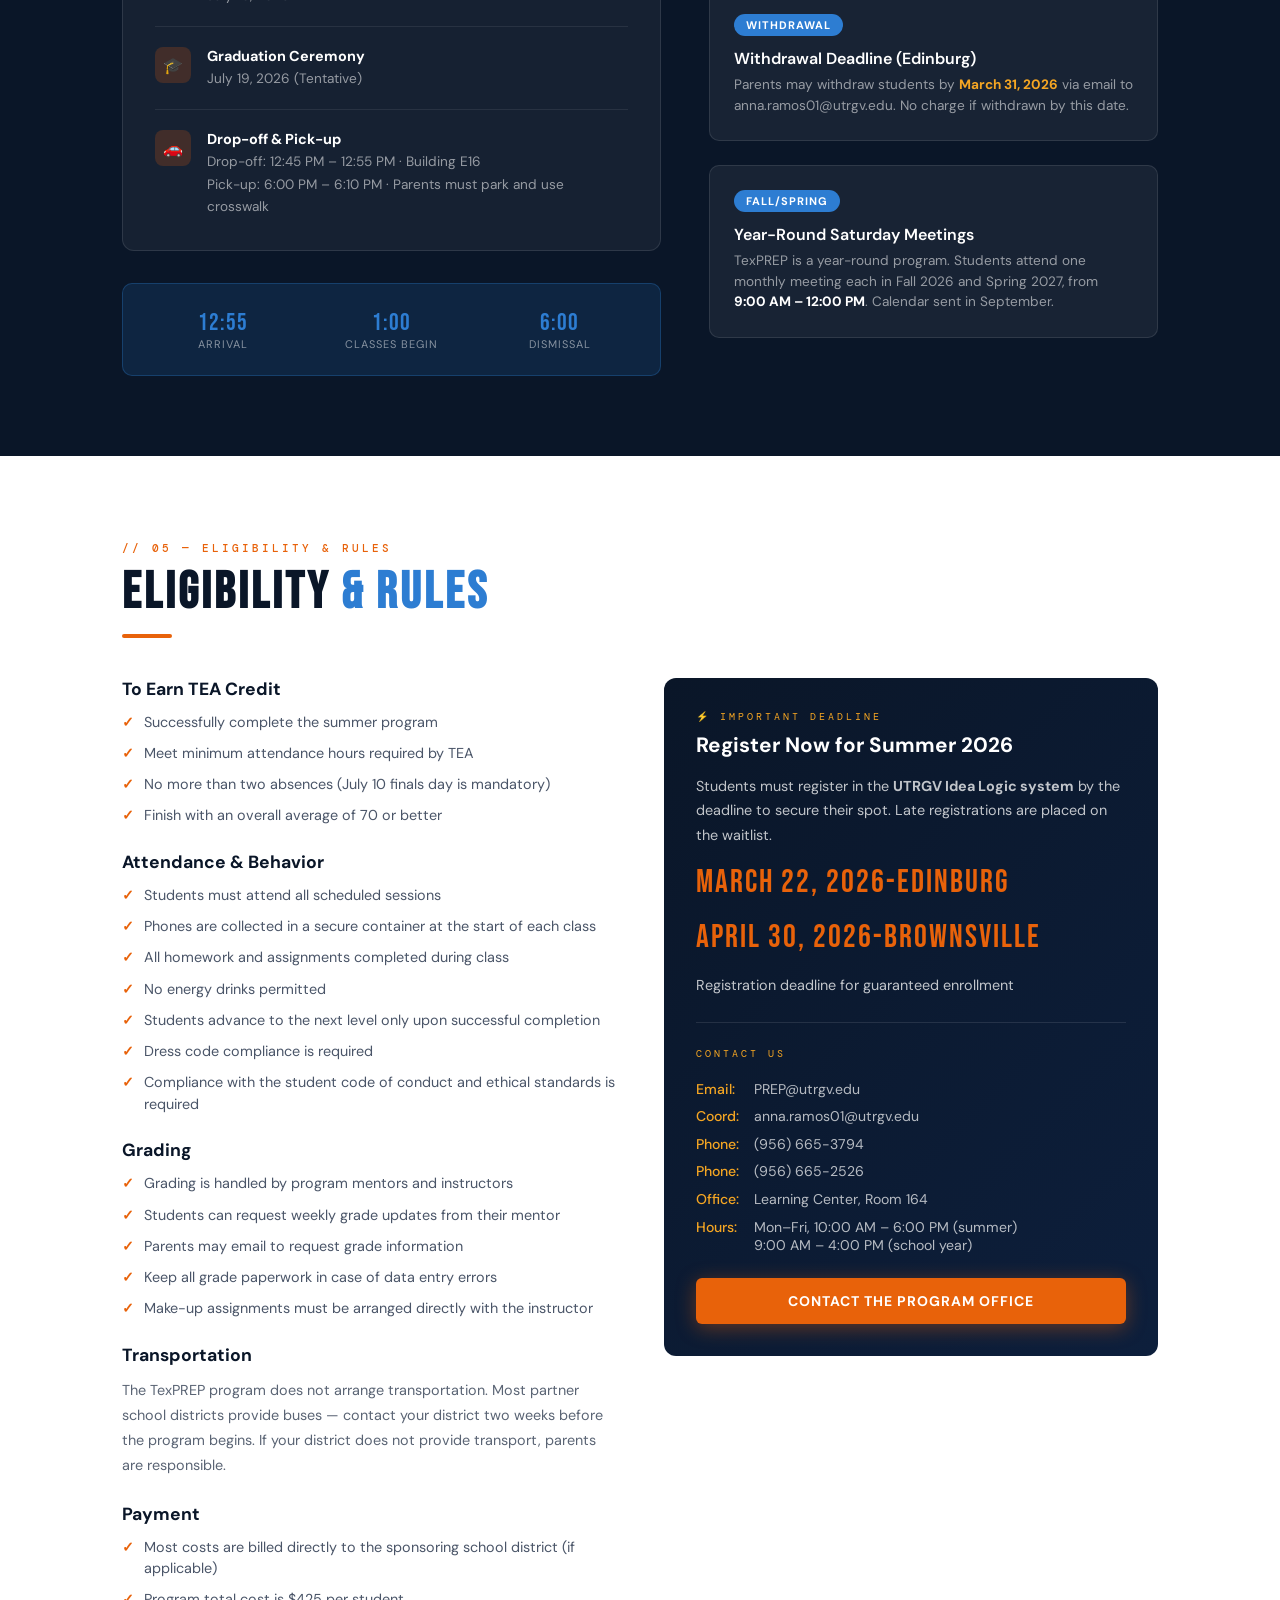
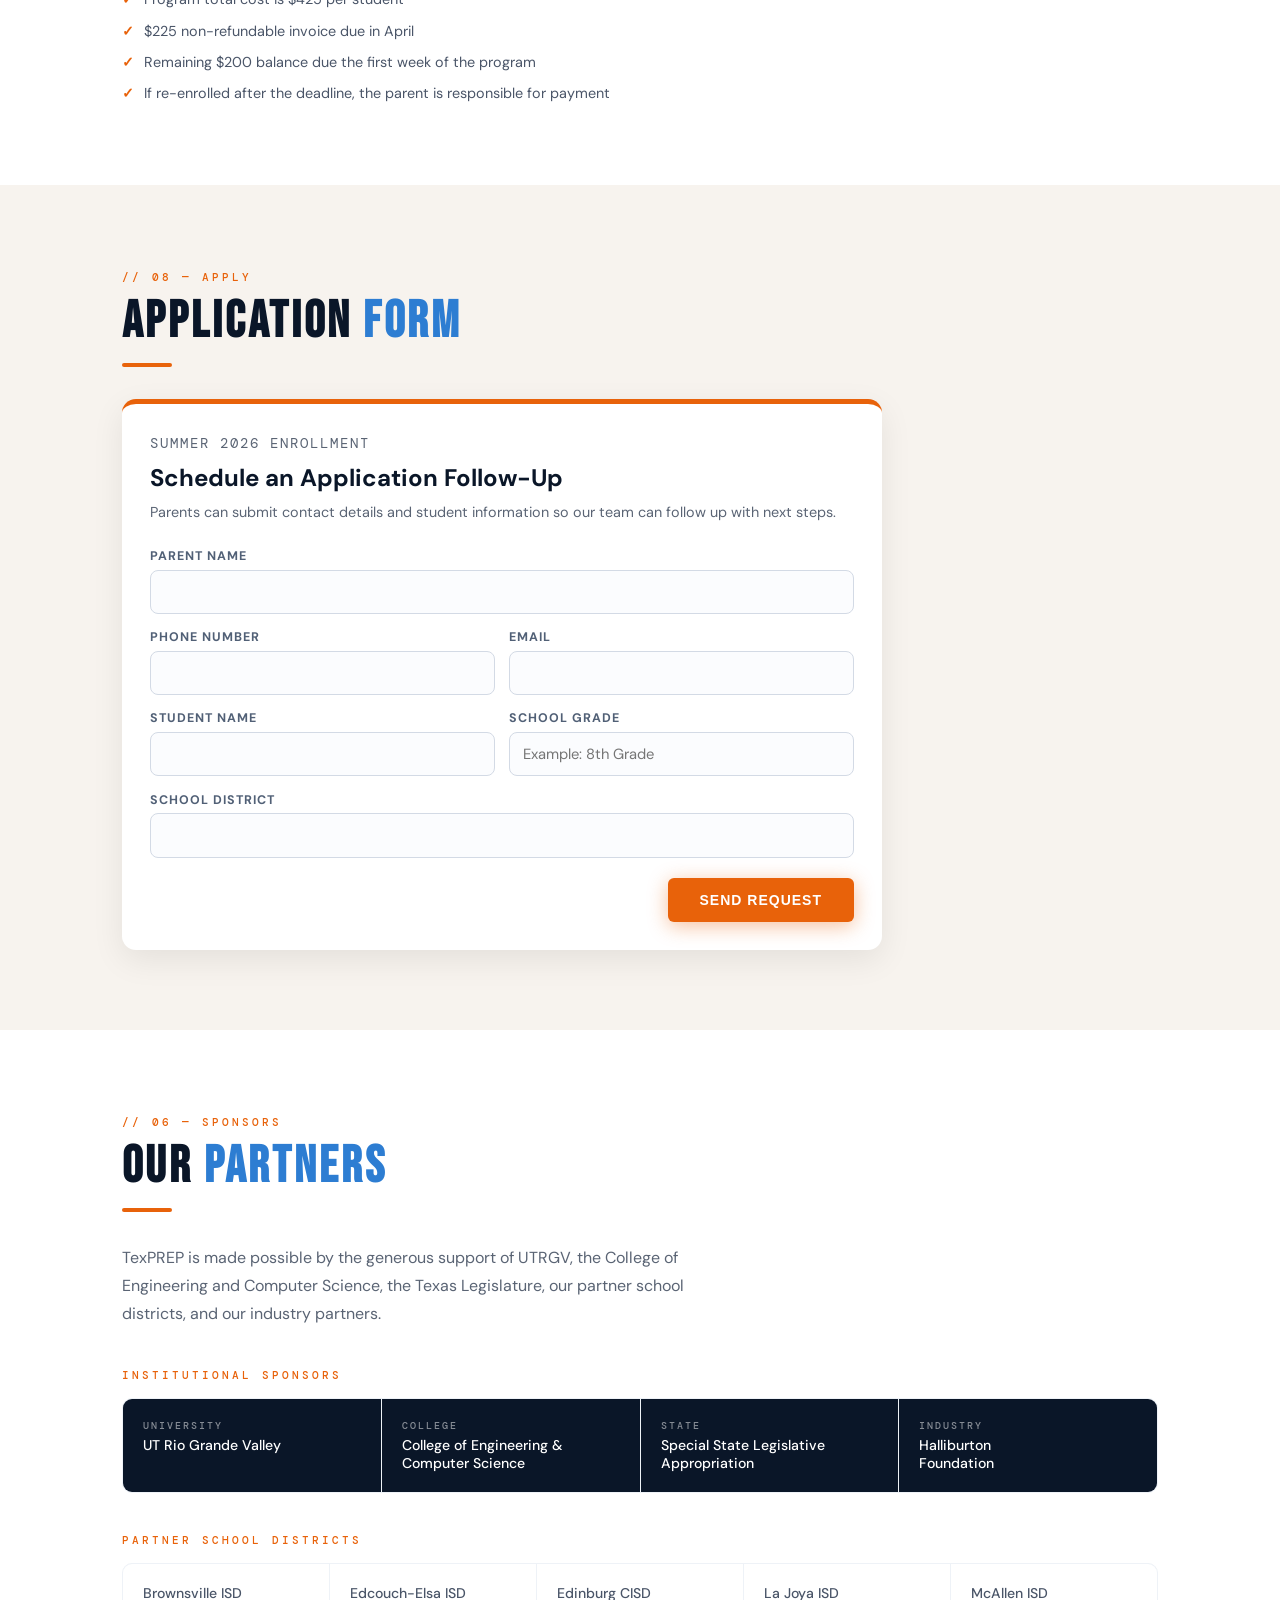
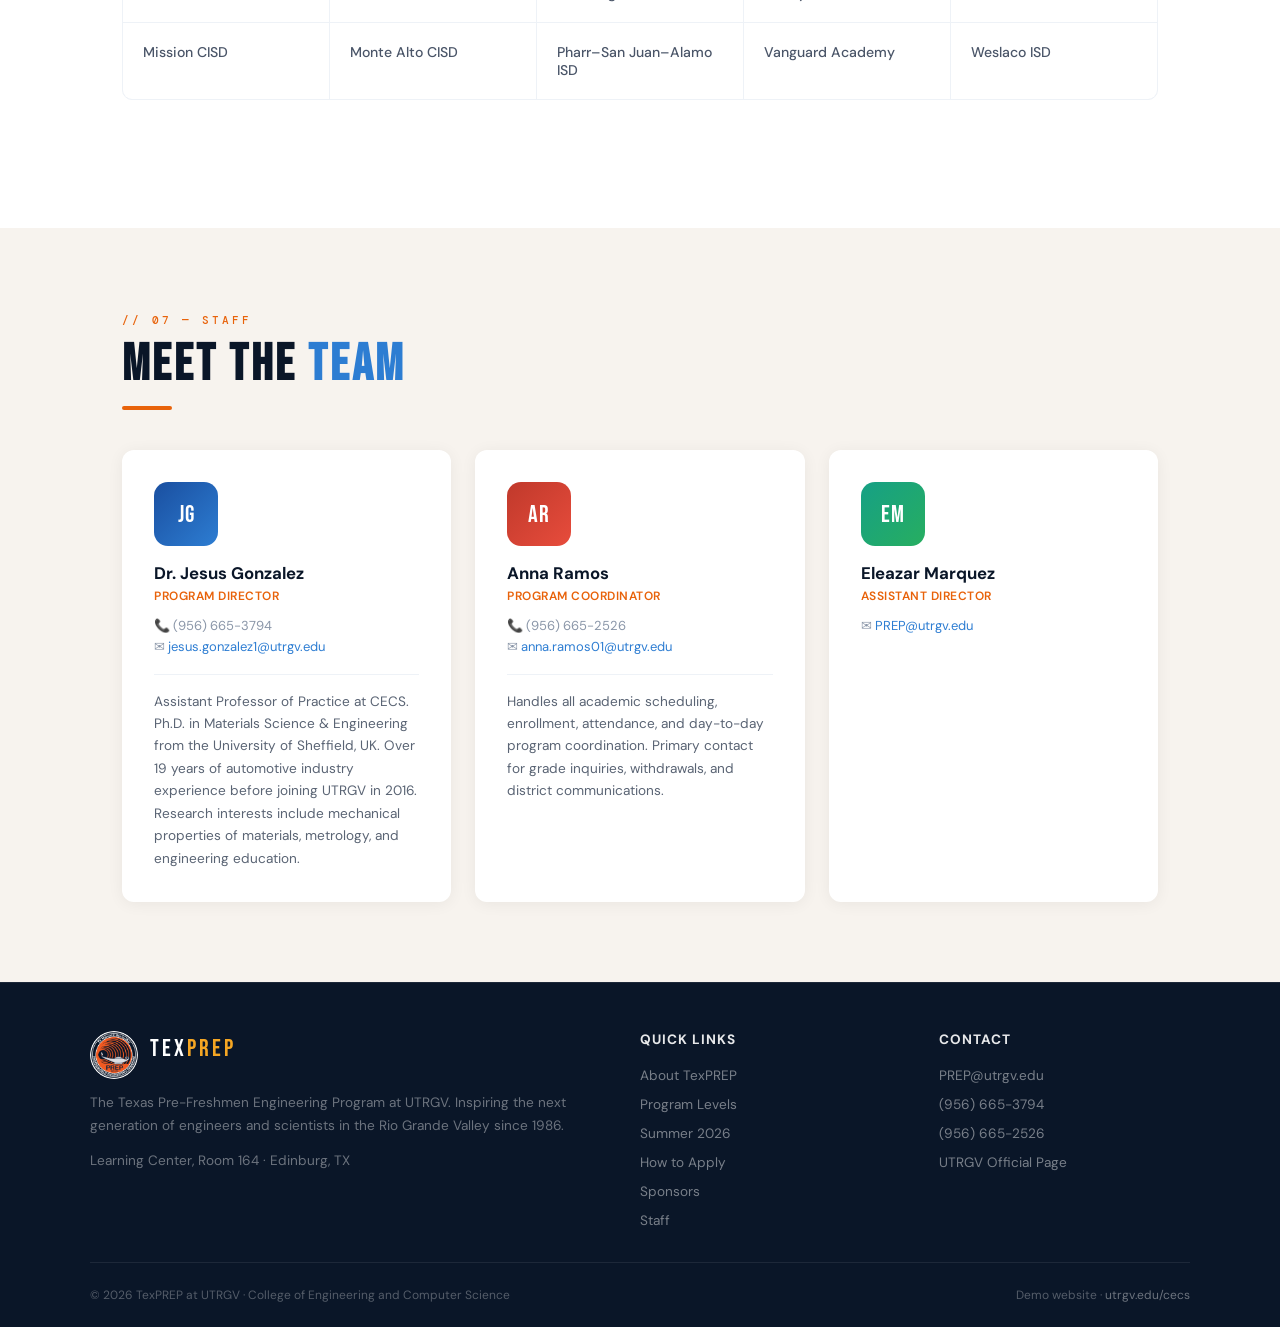
==== commit 2ce290aa: "logo added and mobile popup form size reduced" ====
--- a/index.html
+++ b/index.html
@@ -13,7 +13,15 @@
 <!-- NAV -->
 <nav>
   <a class="nav-brand" href="#home">
-    <div class="nav-logo">TX</div>
+    <img
+      src="Preplogo2.png"
+      alt="TexPREP logo"
+      class="brand-logo"
+      width="58"
+      height="58"
+      decoding="async"
+      fetchpriority="high"
+    >
     <span class="nav-title">Tex<span>PREP</span></span>
   </a>
   <div class="nav-links">
@@ -31,6 +39,16 @@
 <!-- HERO -->
 <section class="hero" id="home">
   <div class="hero-grid"></div>
+  <img
+    src="Preplogo2.png"
+    alt=""
+    class="hero-bg-logo"
+    width="760"
+    height="760"
+    loading="eager"
+    decoding="async"
+    aria-hidden="true"
+  >
   <div class="hero-hexagons">
     <div class="hex"></div><div class="hex"></div>
     <div class="hex"></div><div class="hex"></div><div class="hex"></div>
@@ -567,7 +585,15 @@
     <div class="footer-top">
       <div>
         <div class="nav-brand footer-brand" style="margin-bottom:0.75rem;">
-          <div class="nav-logo">TX</div>
+          <img
+            src="Preplogo2.png"
+            alt="TexPREP logo"
+            class="brand-logo footer-logo"
+            width="48"
+            height="48"
+            loading="lazy"
+            decoding="async"
+          >
           <span class="nav-title">Tex<span>PREP</span></span>
         </div>
         <p class="footer-desc">The Texas Pre-Freshmen Engineering Program at UTRGV. Inspiring the next generation of engineers and scientists in the Rio Grande Valley since 1986.</p>
--- a/styles.css
+++ b/styles.css
@@ -31,6 +31,14 @@
 .nav-brand {
   display: flex; align-items: center; gap: 12px; text-decoration: none;
 }
+.brand-logo {
+  width: 58px;
+  height: 58px;
+  border-radius: 50%;
+  object-fit: contain;
+  display: block;
+  flex-shrink: 0;
+}
 .nav-logo {
   width: 36px; height: 36px;
   background: var(--orange);
@@ -77,6 +85,18 @@
     linear-gradient(90deg, rgba(45,125,210,0.08) 1px, transparent 1px);
   background-size: 60px 60px;
   mask-image: radial-gradient(ellipse at center, rgba(0,0,0,0.6) 0%, transparent 75%);
+}
+.hero-bg-logo {
+  position: absolute;
+  top: 50%;
+  left: 50%;
+  width: min(74vw, 760px);
+  height: auto;
+  transform: translate(-50%, -45%);
+  opacity: 0.1;
+  z-index: 1;
+  pointer-events: none;
+  user-select: none;
 }
 .hero-hexagons {
   position: absolute; inset: 0; pointer-events: none;
@@ -462,6 +482,10 @@
 }
 .footer-inner { max-width: 1100px; margin: 0 auto; }
 .footer-top { display: grid; grid-template-columns: 2fr 1fr 1fr; gap: 3rem; padding-bottom: 2rem; border-bottom: 1px solid rgba(255,255,255,0.08); }
+.footer-logo {
+  width: 48px;
+  height: 48px;
+}
 .footer-brand .nav-title { font-size: 1.5rem; margin-bottom: 0.75rem; }
 .footer-desc { color: rgba(255,255,255,0.4); font-size: 0.85rem; line-height: 1.7; }
 .footer-col h4 { color: rgba(255,255,255,0.9); font-size: 0.85rem; font-weight: 700; letter-spacing: 1px; text-transform: uppercase; margin-bottom: 1rem; }
@@ -800,6 +824,21 @@
 
 /* ── RESPONSIVE ── */
 @media (max-width: 768px) {
+  nav {
+    padding: 0 1rem;
+  }
+  .brand-logo {
+    width: 48px;
+    height: 48px;
+  }
+  .nav-title {
+    font-size: 20px;
+    letter-spacing: 2px;
+  }
+  .footer-logo {
+    width: 41px;
+    height: 41px;
+  }
   .nav-links { display: none; }
   .about-grid, .levels-grid, .events-layout, .elig-grid, .footer-top { grid-template-columns: 1fr; }
   .alumni-wrap, .form-grid { grid-template-columns: 1fr; }
@@ -807,8 +846,14 @@
   .hero-stats { flex-wrap: wrap; }
   .stat-item { flex: 0 0 50%; border-right: none; border-bottom: 1px solid rgba(255,255,255,0.1); }
   .schedule-modal {
-    width: 100%;
-    max-height: 92vh;
+    width: min(92vw, 560px);
+    max-height: 82vh;
+  }
+  .schedule-close {
+    top: 0.55rem;
+    right: 0.55rem;
+    width: 40px;
+    height: 40px;
   }
   .schedule-section-card { max-width: 100%; }
   .schedule-modal-head,
